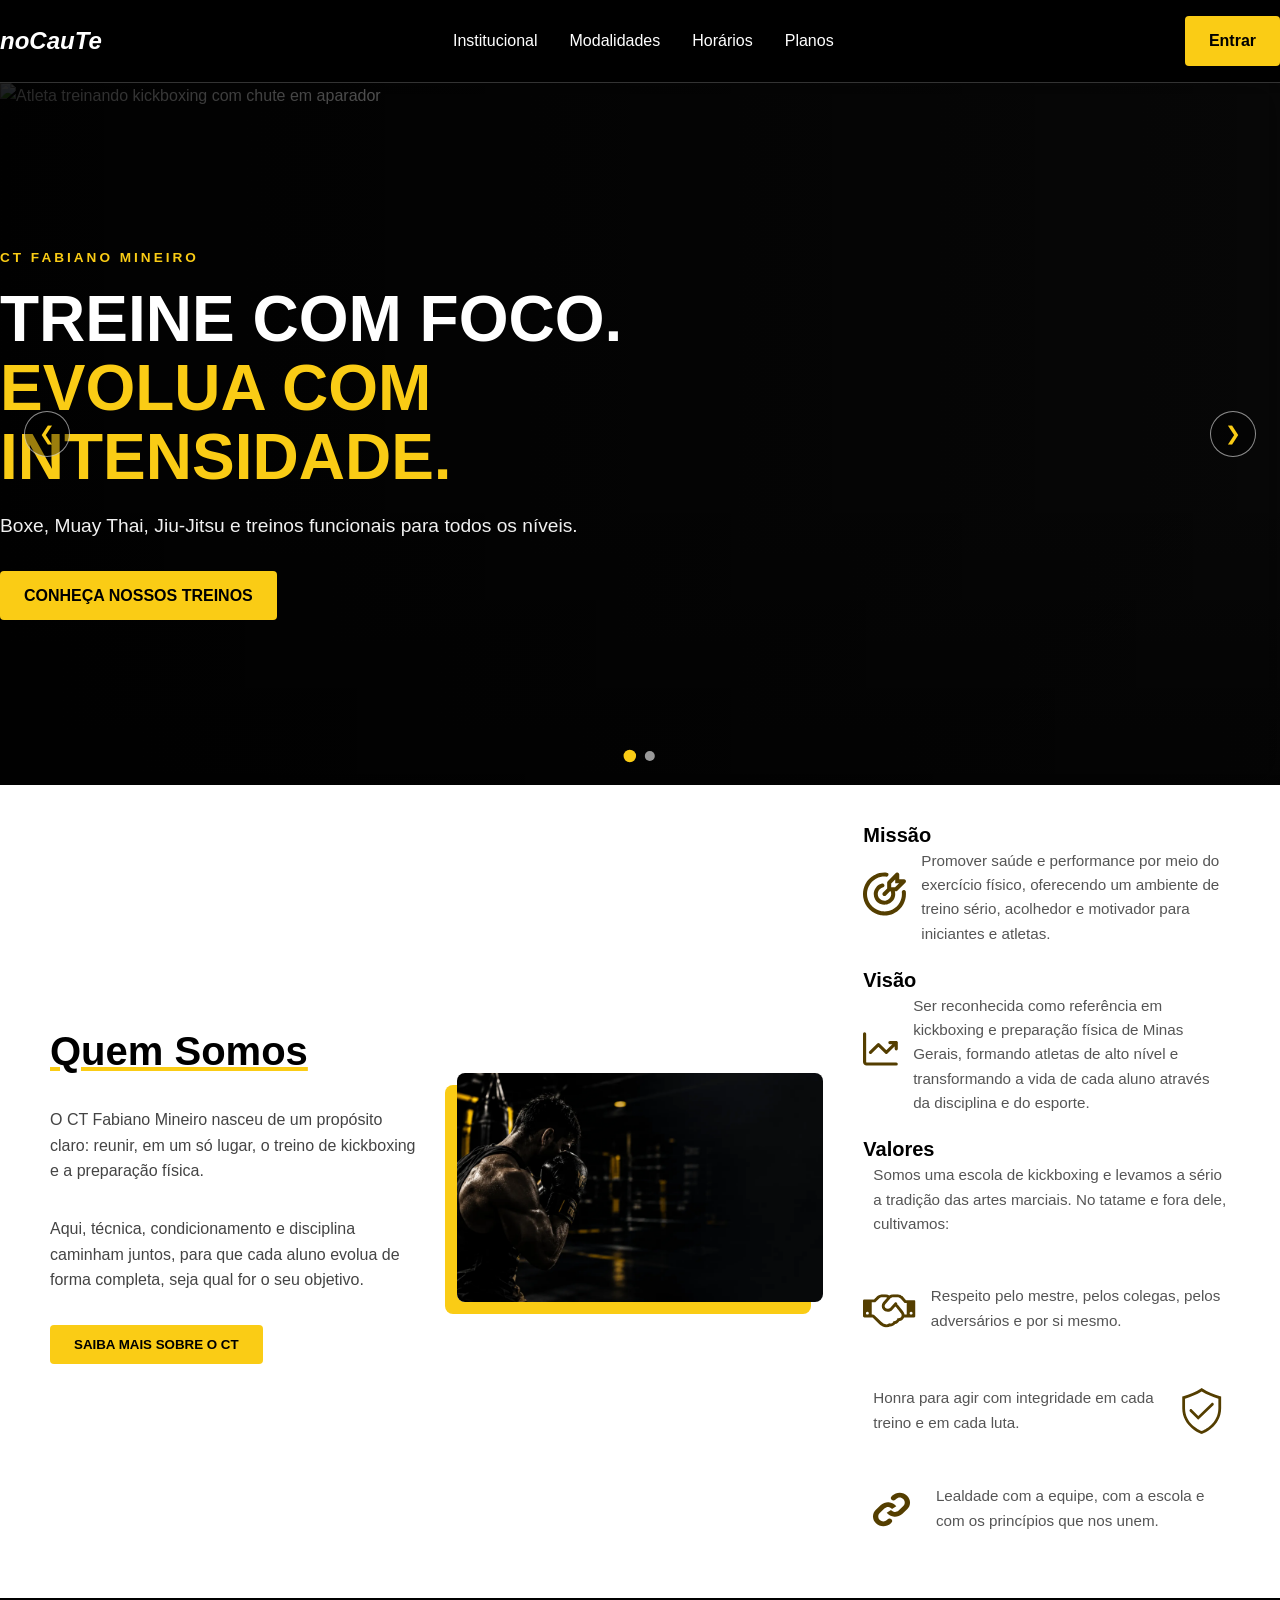
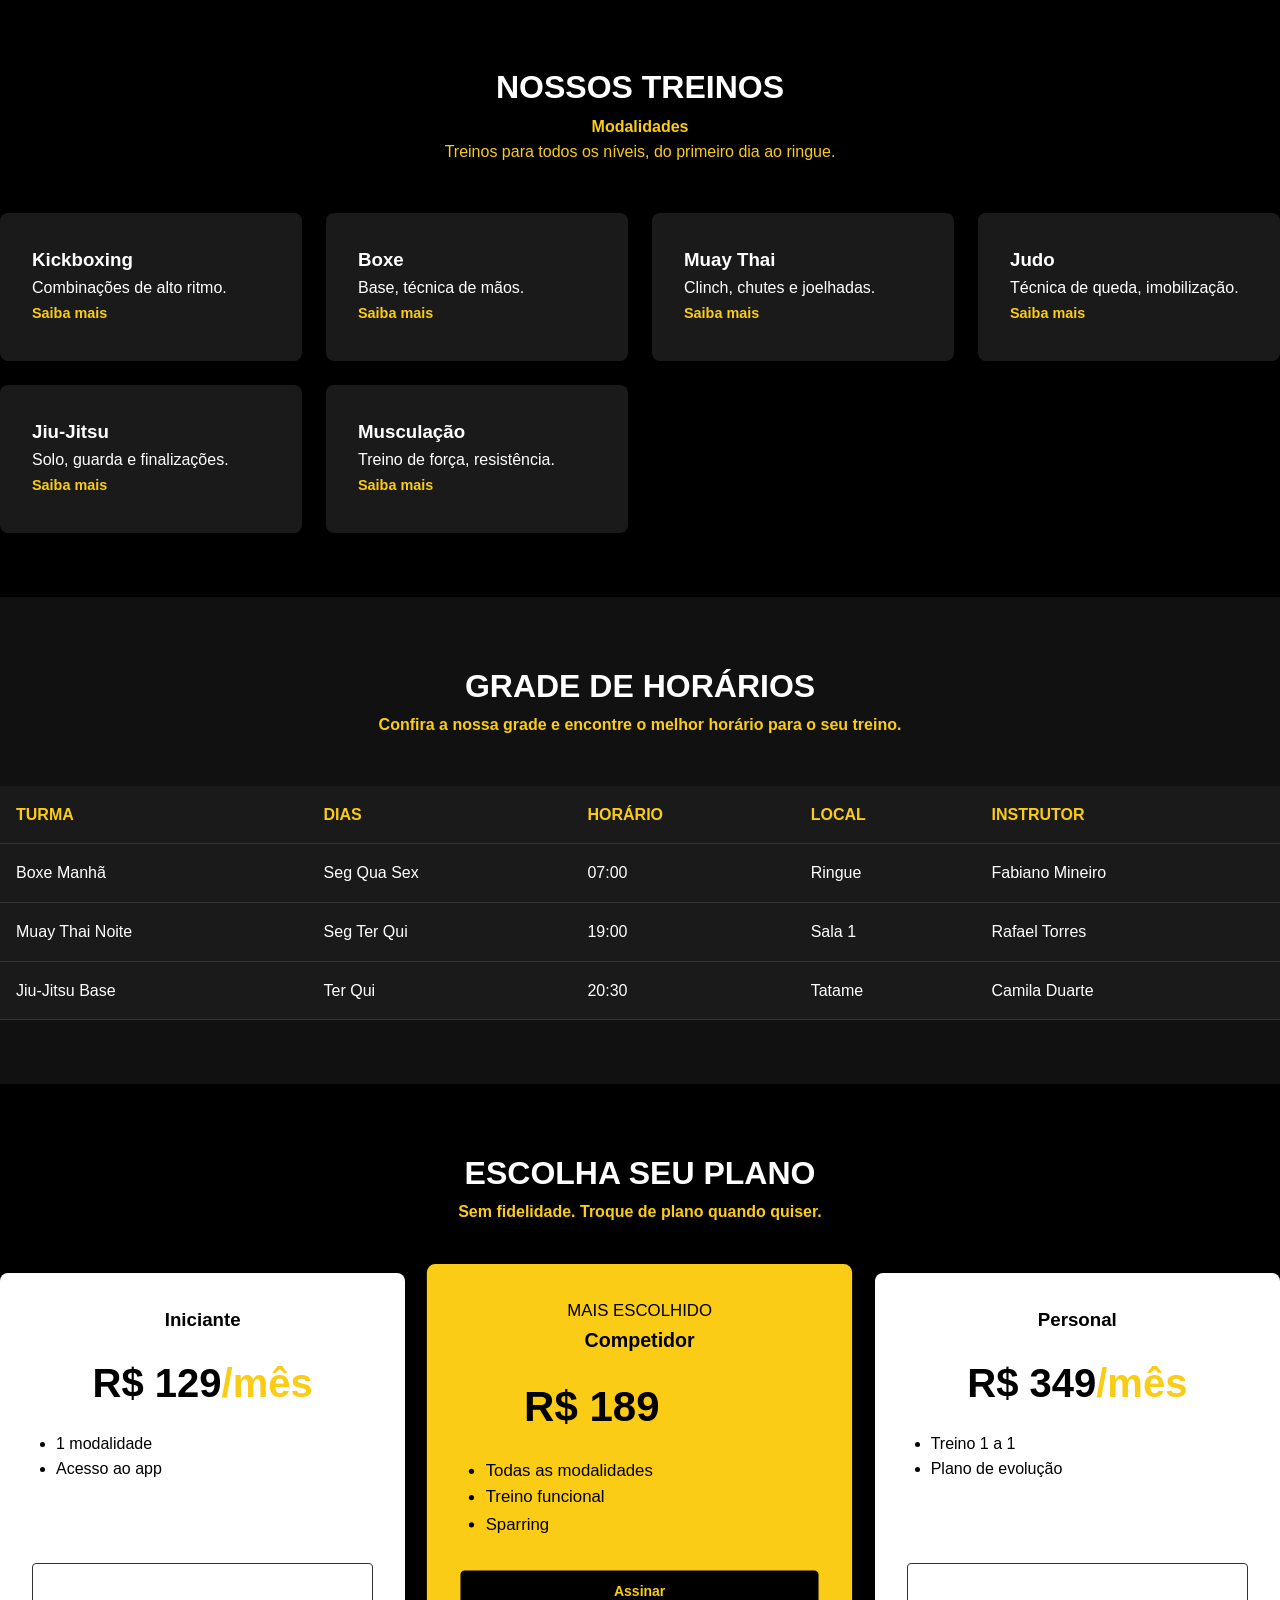
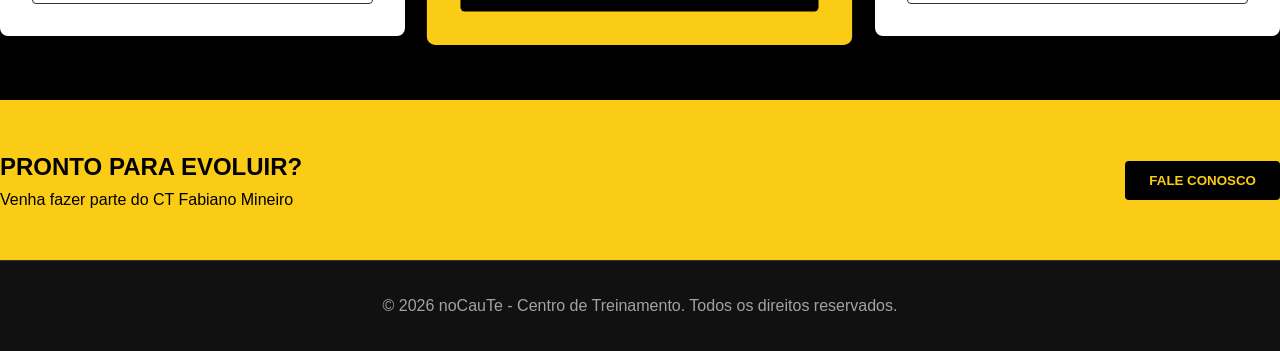
==== nocaute/index.html @ 667e9ca5 "Nocaute-v3" ====
<!DOCTYPE html>
<html lang="pt-BR">

<head>
    <meta charset="UTF-8">
    <meta name="viewport" content="width=device-width, initial-scale=1.0">
    <title>noCauTe - Centro de Treinamento</title>
    <link rel="stylesheet" href="css/style.css">
</head>

<body>
    <header class="header">
        <div class="container header-content">
            <a href="index.html" class="logo">noCauTe</a>
            <nav class="nav">
                <ul class="nav-list">
                    <li><a href="#institucional">Institucional</a></li>
                    <li><a href="#modalidades">Modalidades</a></li>
                    <li><a href="#horarios">Horários</a></li>
                    <li><a href="#planos">Planos</a></li>
                </ul>
            </nav>
            <a href="login.html" class="btn btn-primary">Entrar</a>
        </div>
    </header>

    <main>
        <!-- Hero com carrossel de imagens -->
<section class="hero" aria-label="Destaques do centro de treinamento">
    <div class="hero-carousel" id="heroCarousel">


        <!-- Imagem 1: Kickboxing -->
        <div class="hero-slide active" aria-hidden="false">
            <img
                src="img/kickboxing.png"
                alt="Atleta treinando kickboxing com chute em aparador"
                fetchpriority="high"
            >
        </div>


        <!-- Imagem 2: Boxe -->
        <div class="hero-slide" aria-hidden="true">
            <img
                src="img/boxe.png"
                alt="Atleta treinando boxe e golpeando um saco de pancadas"
                loading="lazy"
            >
        </div>


        <!-- Camada escura sobre as imagens -->
        <div class="hero-overlay"></div>


        <!-- Textos e botão sobre o carrossel -->
        <div class="container hero-content">
            <p class="hero-eyebrow">CT FABIANO MINEIRO</p>


            <h1>
                Treine com foco.<br>
                <span>Evolua com intensidade.</span>
            </h1>


            <p>
                Boxe, Muay Thai, Jiu-Jitsu e treinos funcionais para todos os níveis.
            </p>


            <a href="#modalidades" class="btn btn-primary">
                Conheça nossos treinos
            </a>
        </div>


        <!-- Botão para voltar à imagem anterior -->
        <button class="hero-control hero-prev" type="button"
                aria-label="Foto anterior">
            <span aria-hidden="true">&#10094;</span>
        </button>


        <!-- Botão para avançar à próxima imagem -->
        <button class="hero-control hero-next" type="button"
                aria-label="Próxima foto">
            <span aria-hidden="true">&#10095;</span>
        </button>


        <!-- Indicadores das imagens -->
        <div class="hero-dots" role="group"
             aria-label="Selecionar foto do carrossel">


            <button class="hero-dot active" type="button"
                    aria-label="Mostrar foto 1: Kickboxing"
                    aria-current="true"></button>


            <button class="hero-dot" type="button"
                    aria-label="Mostrar foto 2: Boxe"
                    aria-current="false"></button>
        </div>


    </div>
</section>

        <!-- Institucional (Corrigido para 3 colunas) -->
        <section id="institucional" class="section">
            <div class="container institucional-grid">

                <!-- 1. LADO ESQUERDO: Quem Somos -->
                <div class="institucional-text">
                    <h2 class="quem-somos">Quem Somos</h2>
                    <p>O CT Fabiano Mineiro nasceu de um propósito claro: reunir, em um só lugar, o treino de kickboxing
                        e a preparação física.</p>
                    <p> Aqui, técnica, condicionamento e disciplina caminham juntos, para que cada aluno evolua de forma
                        completa, seja qual for o seu objetivo.</p>
                    <button class="btn btn-saiba-mais">SAIBA MAIS SOBRE O CT</button>
                </div>

                <!-- 2. MEIO: Imagem -->
                <div class="institucional-img">
                    <img src="image.png" alt="CT Fabiano Mineiro">
                </div>

                <!-- 3. LADO DIREITO: Missão, Visão e Valores -->
                <div class="mvv">
                    <div class="mvv-item">
                        <h3>Missão</h3>
                        <svg width="140" height="90" viewBox="0 0 73 73" fill="none" xmlns="http://www.w3.org/2000/svg">
                            <path
                                d="M19.8835 4.00127C26.1705 0.786925 33.2548 -0.53485 40.2779 0.196146C41.1806 0.289925 42.0091 0.738458 42.5811 1.44307C43.153 2.14769 43.4217 3.05067 43.3279 3.95336C43.2341 4.85606 42.7856 5.68453 42.081 6.25653C41.3764 6.82852 40.4734 7.09717 39.5707 7.0034C33.8641 6.40987 28.1078 7.48442 22.9997 10.0968L21.9868 10.6351C16.9841 13.4427 12.9031 17.641 10.2384 22.7212L9.72739 23.7478C7.09168 29.2801 6.23451 35.493 7.27374 41.5323C8.31297 47.5716 11.1976 53.1407 15.5309 57.4738L16.3521 58.2676C20.5638 62.1664 25.8161 64.7593 31.4723 65.7319L32.6038 65.9007C38.2921 66.6542 44.077 65.7413 49.2569 63.2727L50.2789 62.7617C55.5328 60.0051 59.8392 55.7359 62.6412 50.506C65.4432 45.2762 66.6121 39.326 65.9967 33.4248L69.4003 33.0735L72.8039 32.7176C73.5605 39.98 72.1215 47.3024 68.6729 53.7384C65.2243 60.1744 59.9247 65.4282 53.459 68.8207L52.1997 69.4503C45.8249 72.4885 38.7056 73.6122 31.7049 72.6851L30.3088 72.4707C23.3511 71.2741 16.8897 68.0854 11.7075 63.291L10.6946 62.3146C5.36007 56.9823 1.80846 50.1283 0.528199 42.6951C-0.752058 35.2619 0.301922 27.6147 3.5452 20.805L4.17939 19.5457C7.46026 13.2932 12.4843 8.12654 18.6425 4.67196L19.8835 4.00127ZM55.7539 1.00371C56.2324 0.525757 56.8419 0.200339 57.5053 0.068554C58.1686 -0.063231 58.8562 0.00452831 59.4811 0.263274C60.106 0.52202 60.6402 0.960146 61.0162 1.52232C61.3923 2.08449 61.5933 2.74549 61.5939 3.42183V11.4062H69.5783L70.0893 11.4518C70.6715 11.5406 71.2209 11.7781 71.6845 12.1414C72.148 12.5048 72.5099 12.9816 72.7352 13.5257C72.9604 14.0699 73.0415 14.663 72.9704 15.2476C72.8993 15.8322 72.6786 16.3886 72.3294 16.863L71.9964 17.2508L58.3089 30.9383C57.6678 31.5802 56.798 31.9412 55.8908 31.942H54.157C54.7018 34.0308 54.8718 36.1996 54.6589 38.3478L54.4581 39.7393C53.8326 43.2104 52.2147 46.4258 49.8001 48.9966C47.3856 51.5675 44.2778 53.3836 40.8528 54.2253L39.4703 54.5081C36.2268 55.0426 32.8991 54.6911 29.8389 53.4907L28.5477 52.9295C25.5877 51.4958 23.0702 49.2888 21.2614 46.542L20.5314 45.3375C18.7071 42.0426 17.9469 38.2639 18.3551 34.5198L18.5649 33.1237C19.1743 29.893 20.645 26.8869 22.8218 24.423L23.7936 23.401C26.1532 21.1136 29.0867 19.5057 32.2844 18.7473L32.6311 18.6788C33.5042 18.5586 34.3899 18.7799 35.1039 19.2965C35.8178 19.8132 36.3049 20.5853 36.4637 21.4522C36.6225 22.319 36.4407 23.2137 35.9562 23.9499C35.4718 24.686 34.722 25.2069 33.863 25.404L33.0189 25.6366C31.3451 26.1736 29.8179 27.0902 28.5568 28.3148L27.95 28.949C26.5813 30.4911 25.6688 32.3755 25.2901 34.3875L25.1578 35.2635C24.9024 37.6037 25.3773 39.9656 26.5174 42.0251L26.9736 42.778C28.1046 44.493 29.6778 45.8707 31.527 46.7656L32.3346 47.1215C34.2478 47.8732 36.3287 48.0939 38.3571 47.7602L39.2194 47.5777C41.36 47.052 43.3025 45.9172 44.8118 44.3108C46.3211 42.7043 47.3325 40.6949 47.7239 38.5257L47.8471 37.6588C48.0447 35.7061 47.7351 33.7355 46.9483 31.9375H45.8989L38.9183 38.9181C38.605 39.2543 38.2272 39.5239 37.8075 39.711C37.3877 39.898 36.9346 39.9986 36.4751 40.0067C36.0157 40.0148 35.5593 39.9302 35.1332 39.7581C34.7071 39.586 34.3201 39.3299 33.9951 39.0049C33.6702 38.68 33.4141 38.293 33.242 37.8669C33.0699 37.4408 32.9853 36.9844 32.9934 36.5249C33.0015 36.0655 33.1021 35.6124 33.2891 35.1926C33.4762 34.7729 33.7458 34.3951 34.082 34.0818L41.0626 27.1012V17.1093C41.0626 16.2014 41.4231 15.33 42.0664 14.6912L55.7539 1.00371ZM69.0444 29.6699C69.4914 29.6231 69.9432 29.6649 70.3741 29.7927C70.8049 29.9206 71.2064 30.132 71.5555 30.4151C71.9046 30.6981 72.1945 31.0471 72.4088 31.4422C72.623 31.8372 72.7573 32.2707 72.8039 32.7176L65.9967 33.4248C65.9035 32.5229 66.1722 31.6208 66.7436 30.9167C67.3151 30.2127 68.1426 29.7642 69.0444 29.6699ZM47.9064 18.5283V25.0937H54.4764L61.3201 18.25H54.7501V11.68L47.9064 18.5283Z"
                                fill="#543E00" />
                        </svg>

                        <p>Promover saúde e performance por meio do exercício físico, oferecendo um ambiente de treino
                            sério, acolhedor e motivador para iniciantes e atletas.</p>
                    </div>

                    <div class="mvv-item">
                        <h3>Visão</h3>
                        <svg width="140" height="110" viewBox="0 0 77 74" fill="none" xmlns="http://www.w3.org/2000/svg">
                            <path
                                d="M3.5 3.5V65.8878C3.5 67.0289 3.96094 68.1233 4.78141 68.9302C5.60188 69.7371 6.71468 70.1904 7.875 70.1904H73.5M16.625 44.3747L34.125 27.1643L51.625 44.3747L73.5 22.8617M73.5 36.6602V22.8617H59.4694"
                                stroke-width="7" stroke-linecap="round" stroke-linejoin="round" stroke="#543E00" />
                        </svg>

                        <p>Ser reconhecida como referência em kickboxing e preparação física de Minas Gerais, formando
                            atletas de alto nível e transformando a vida de cada aluno através da disciplina e do
                            esporte.</p>
                    </div>

                    <div class="mvv-item">
                        <h3>Valores</h3>
                        <p>Somos uma escola de kickboxing e levamos a sério a tradição das artes marciais. No tatame e
                            fora dele, cultivamos:</p>
                    </div>
                    <div class="mvv-item">
                        <svg width="85" height="54" viewBox="0 0 85 54" fill="none" xmlns="http://www.w3.org/2000/svg">
                            <g clip-path="url(#clip0_2094_103)">
                                <path
                                    d="M7.08333 32.8696C8.06713 32.8696 8.75579 32.4783 9.14931 31.6957C9.54282 30.913 9.54282 30.1304 9.14931 29.3478C8.75579 28.5652 8.06713 28.1739 7.08333 28.1739C6.09954 28.1739 5.41088 28.5652 5.01736 29.3478C4.62384 30.1304 4.62384 30.913 5.01736 31.6957C5.41088 32.4783 6.09954 32.8696 7.08333 32.8696ZM61.4258 30.7418C61.1798 30.4239 60.7064 29.8125 60.0054 28.9076C59.3045 28.0027 58.7941 27.3424 58.4744 26.9266C58.1547 26.5109 57.6874 25.9117 57.0725 25.1291C56.4576 24.3465 55.935 23.6984 55.5046 23.1848C55.0741 22.6712 54.5761 22.0965 54.0104 21.4606C53.4447 20.8247 52.8913 20.2255 52.3503 19.663L47.7387 24.7989C45.6973 27.0978 43.1333 28.2228 40.0467 28.1739C36.96 28.125 34.4329 26.9266 32.4653 24.5788C31.0634 22.8913 30.3686 20.9592 30.3809 18.7826C30.3932 16.606 31.1126 14.6861 32.5391 13.0231L39.069 5.46603C38.5279 5.19701 37.9008 4.99524 37.1875 4.86073C36.4742 4.72622 35.8901 4.65285 35.4351 4.64062C34.9801 4.6284 34.2853 4.63451 33.3507 4.65897C32.4161 4.68342 31.8135 4.69565 31.543 4.69565C29.2802 4.69565 27.3372 5.50272 25.714 7.11685L19.885 12.913H14.1667V32.8696C14.2896 32.8696 14.5479 32.8634 14.9414 32.8512C15.3349 32.839 15.6055 32.839 15.753 32.8512C15.9006 32.8634 16.1404 32.8879 16.4724 32.9246C16.8045 32.9613 17.0566 33.0163 17.2287 33.0897C17.4009 33.163 17.6161 33.267 17.8743 33.4015C18.1326 33.536 18.3601 33.7011 18.5569 33.8967L29.5139 44.6087C32.3423 47.3234 35.1338 48.6807 37.8885 48.6807C39.8069 48.6807 41.344 48.106 42.5 46.9565C43.9019 47.4457 45.2854 47.3478 46.6504 46.663C48.0154 45.9783 48.907 44.9389 49.3251 43.5448C51.1451 43.6916 52.7069 43.1535 54.0104 41.9307C54.5023 41.4905 54.945 40.9341 55.3385 40.2615C55.7321 39.589 55.9042 38.9715 55.855 38.409C56.101 38.6535 56.6298 38.7758 57.4414 38.7758C58.499 38.7758 59.4459 38.519 60.2821 38.0054C61.1183 37.4918 61.7271 36.8438 62.1083 36.0611C62.4895 35.2785 62.6371 34.4042 62.551 33.4382C62.4649 32.4721 62.0898 31.5734 61.4258 30.7418ZM67.2917 32.8696H70.8333V14.087H67.4023L61.6102 7.4837C59.987 5.625 57.9087 4.69565 55.3754 4.69565H49.2144C47.0255 4.69565 45.23 5.51495 43.8281 7.15353L36.1176 16.0679C35.429 16.875 35.0846 17.7921 35.0846 18.8193C35.0846 19.8465 35.4167 20.7636 36.0807 21.5707C37.1383 22.8179 38.491 23.4538 40.1389 23.4783C41.7867 23.5027 43.1518 22.9035 44.2339 21.6807L51.3542 13.6834C51.969 13.1209 52.627 12.858 53.3279 12.8947C54.0289 12.9314 54.6068 13.2615 55.0619 13.8852C55.5169 14.5088 55.6214 15.1997 55.3754 15.9579C55.769 16.4226 56.4576 17.1929 57.4414 18.269C58.4252 19.3451 59.1631 20.1766 59.6549 20.7636C60.3682 21.644 61.3827 22.9341 62.6986 24.6338C64.0144 26.3336 64.8076 27.3668 65.0781 27.7337C66.3571 29.3478 67.0949 31.0598 67.2917 32.8696ZM77.9167 32.8696C78.9005 32.8696 79.5891 32.4783 79.9826 31.6957C80.3762 30.913 80.3762 30.1304 79.9826 29.3478C79.5891 28.5652 78.9005 28.1739 77.9167 28.1739C76.9329 28.1739 76.2442 28.5652 75.8507 29.3478C75.4572 30.1304 75.4572 30.913 75.8507 31.6957C76.2442 32.4783 76.9329 32.8696 77.9167 32.8696ZM85 11.7391V35.2174C85 35.8533 84.7663 36.4035 84.299 36.8682C83.8317 37.3329 83.2784 37.5652 82.6389 37.5652H66.6276C65.9635 39.1549 64.9552 40.4572 63.6024 41.4721C62.2497 42.4871 60.7125 43.1168 58.9909 43.3614C58.1793 44.5353 57.1893 45.5319 56.0211 46.3512C54.8528 47.1705 53.5923 47.7269 52.2396 48.0204C51.2066 49.3166 49.9215 50.3132 48.3843 51.0102C46.8472 51.7072 45.2669 52.0068 43.6437 51.909C42.168 52.7405 40.6185 53.2235 38.9952 53.358C37.372 53.4925 35.804 53.3213 34.2915 52.8444C32.7789 52.3675 31.3401 51.7133 29.975 50.8818C28.61 50.0503 27.3372 49.0598 26.1567 47.9103L15.5686 37.5652H2.36111C1.72164 37.5652 1.16826 37.3329 0.700955 36.8682C0.233652 36.4035 0 35.8533 0 35.2174V10.5652C0 9.92935 0.233652 9.37908 0.700955 8.9144C1.16826 8.44973 1.72164 8.21739 2.36111 8.21739H17.8928C18.2371 7.875 18.8151 7.28804 19.6267 6.45652C20.4384 5.625 21.0225 5.03804 21.3791 4.69565C21.7358 4.35326 22.2768 3.86413 23.0024 3.22826C23.7279 2.59239 24.349 2.13383 24.8655 1.85258C25.3819 1.57133 26.0091 1.25951 26.747 0.91712C27.4848 0.574728 28.2473 0.336277 29.0343 0.201766C29.8213 0.0672554 30.6576 0 31.543 0H35.8594C38.2943 0 40.5201 0.684783 42.5369 2.05435C44.5537 0.684783 46.7795 0 49.2144 0H55.3754C56.2363 0 57.0602 0.0733696 57.8472 0.220109C58.6343 0.366848 59.3291 0.544158 59.9316 0.752038C60.5342 0.959918 61.1675 1.28397 61.8316 1.72418C62.4957 2.1644 63.0429 2.54348 63.4733 2.86141C63.9037 3.17935 64.4325 3.66236 65.0597 4.31046C65.6869 4.95856 66.1665 5.47215 66.4985 5.85122C66.8305 6.2303 67.3347 6.81726 68.0111 7.61209C68.6874 8.40693 69.1978 9 69.5421 9.3913H82.6389C83.2784 9.3913 83.8317 9.62364 84.299 10.0883C84.7663 10.553 85 11.1033 85 11.7391Z"
                                    fill="#543E00" />
                            </g>
                            <defs>
                                <clipPath id="clip0_2094_103">
                                    <rect width="85" height="54" fill="white" />
                                </clipPath>
                            </defs>
                        </svg>
                        <p>Respeito pelo mestre, pelos colegas, pelos adversários e por si mesmo.</p>
                    </div>
                    
                    <div class="mvv-item">
                        <p>Honra para agir com integridade em cada treino e em cada luta.</p>
                        <svg width="84" height="50" viewBox="0 0 84 84" fill="none" xmlns="http://www.w3.org/2000/svg">
                            <g clip-path="url(#clip0_2094_105)">
                                <path
                                    d="M72.9168 17.2667C67.63 15.8535 62.4647 14.0199 57.4702 11.7833C52.5572 9.6521 47.8145 7.14813 43.2835 4.29333L42.0002 3.5L40.7402 4.31667C36.2092 7.17146 31.4665 9.67543 26.5535 11.8067C21.5507 14.0364 16.3776 15.8622 11.0835 17.2667L9.3335 17.71V37.17C9.3335 68.4133 40.9035 80.1033 41.2068 80.22L42.0002 80.5L42.7935 80.22C43.1202 80.22 74.6668 68.4367 74.6668 37.17V17.71L72.9168 17.2667ZM70.0002 37.17C70.0002 62.8367 46.6668 73.5933 42.0002 75.5067C37.3335 73.5933 14.0002 62.8133 14.0002 37.17V21.3267C18.9224 19.9119 23.7406 18.1577 28.4202 16.0767C33.1009 14.0552 37.6381 11.7164 42.0002 9.07667C46.3622 11.7164 50.8994 14.0552 55.5802 16.0767C60.2598 18.1577 65.078 19.9119 70.0002 21.3267V37.17Z"
                                    fill="#543E00" />
                                <path
                                    d="M25.3867 39.3634C24.9403 38.9811 24.3662 38.7814 23.7789 38.8041C23.1917 38.8267 22.6346 39.0702 22.2191 39.4857C21.8035 39.9013 21.5601 40.4583 21.5374 41.0456C21.5147 41.6328 21.7145 42.207 22.0967 42.6534L36.0967 56.6534L61.6 32.13C62.0456 31.6969 62.3008 31.1044 62.3096 30.483C62.3183 29.8617 62.0799 29.2623 61.6467 28.8167C61.2135 28.3712 60.6211 28.1159 59.9997 28.1072C59.3783 28.0984 58.7789 28.3369 58.3334 28.77L36.2367 50.2134L25.3867 39.3634Z"
                                    fill="#543E00" />
                            </g>
                            <defs>
                                <clipPath id="clip0_2094_105">
                                    <rect width="84" height="84" fill="white" />
                                </clipPath>
                            </defs>
                        </svg>

                    </div>
                    <div class="mvv-item">
                        <svg width="97" height="50" viewBox="0 0 97 97" fill="none" xmlns="http://www.w3.org/2000/svg">
                            <path
                                d="M42.5177 35.6C45.4465 35.804 48.2829 36.6018 50.8366 37.9331C53.3852 39.2596 55.5844 41.0779 57.2955 43.2579L48.92 48.6245C48.0723 47.5416 46.9772 46.6353 45.7086 45.9667C44.5024 45.3326 43.1529 44.9531 41.7612 44.8567C40.3694 44.7603 38.9715 44.9495 37.6723 45.4101C36.362 45.8786 35.1545 46.6161 34.1269 47.5855L25.1349 56.1573C23.3108 57.9709 22.2574 60.4431 22.2831 63.0499C22.3088 65.666 23.4135 68.1243 25.2839 69.9055C27.1439 71.682 29.6052 72.6421 32.1178 72.6607C33.3949 72.6638 34.6596 72.4346 35.8364 71.9867C37.0132 71.5388 38.078 70.8814 38.9672 70.0539L40.5498 68.5464C41.4927 67.6765 42.7765 67.176 44.1245 67.1529C45.4724 67.1297 46.7765 67.5857 47.7554 68.4225C48.7343 69.2593 49.3097 70.4099 49.3574 71.6262C49.4052 72.8424 48.9214 74.0269 48.0106 74.9242L46.392 76.4641L46.3303 76.5244C44.4723 78.2507 42.2468 79.62 39.7877 80.5502C37.3285 81.4804 34.6864 81.9523 32.0202 81.9374C29.3546 81.9053 26.7236 81.3885 24.2843 80.4178C21.845 79.4471 19.6474 78.0425 17.8231 76.2879C14.1104 72.7193 12.0306 68.015 12.0014 63.1195C11.9402 58.2253 13.9317 53.4913 17.5764 49.8676L17.6381 49.8073L26.6712 41.2031C28.6933 39.2673 31.1636 37.758 33.9059 36.7827C36.6416 35.8097 39.5855 35.4023 42.5177 35.6Z"
                                fill="#543E00" />
                            <path
                                d="M63.924 17.0003C66.5887 17.033 69.2187 17.5501 71.6571 18.5208C74.0955 19.4914 76.2922 20.8957 78.116 22.6498C81.8286 26.2184 83.9084 30.9227 83.9376 35.8182C84.0002 40.714 82.0085 45.4498 78.3626 49.0747L78.3009 49.135L69.2678 57.7346C67.2457 59.6704 64.7754 61.1797 62.0331 62.1549C59.2975 63.1268 56.3542 63.5286 53.4226 63.3302C50.491 63.1319 47.6469 62.3385 45.1024 61.0093C42.5501 59.6705 40.3472 57.8512 38.6436 55.6751L47.019 50.3131C47.8925 51.4264 49.0024 52.3262 50.2356 52.9709C51.4397 53.6076 52.7886 53.9886 54.18 54.0851C55.5715 54.1815 56.969 53.9908 58.2667 53.5275C59.577 53.0637 60.7845 52.3216 61.8121 51.3521L70.8093 42.785C72.6334 40.9714 73.6867 38.4992 73.6611 35.8924C73.6546 33.3446 72.5829 30.8929 70.6603 29.0276C69.7847 28.1777 68.7282 27.4961 67.5539 27.0235C66.3797 26.5509 65.1118 26.297 63.8264 26.277C62.5476 26.2745 61.2815 26.5049 60.1037 26.9544C58.9259 27.4039 57.8607 28.0633 56.9719 28.8931L55.3636 30.4145C54.4157 31.2745 53.1323 31.765 51.7884 31.7809C50.4446 31.7969 49.1474 31.3369 48.1748 30.4996C47.2023 29.6623 46.6318 28.5144 46.5858 27.3019C46.5397 26.0894 47.0217 24.909 47.9285 24.0135L49.5676 22.4643L49.619 22.4179C51.4754 20.6919 53.699 19.3224 56.1563 18.3914C58.6136 17.4604 61.2591 16.9873 63.924 17.0003Z"
                                fill="#543E00" />
                        </svg>

                        <p>Lealdade com a equipe, com a escola e com os princípios que nos unem.</p>
                    </div>
                </div>
            </div>

            </div>
        </section>

        <!-- Modalidades -->
        <section id="modalidades" class="section bg-dark">
            <div class="container">
                <div class="section-header">
                    <h2>NOSSOS TREINOS</h2>
                    <p>Modalidades</p>
                    <span>Treinos para todos os níveis, do primeiro dia ao ringue.</span>
                </div>
                <div class="cards-grid">
                    <div class="card">
                        <h3>Kickboxing</h3>
                        <p>Combinações de alto ritmo.</p><a href="#">Saiba mais</a>
                    </div>
                    <div class="card">
                        <h3>Boxe</h3>
                        <p>Base, técnica de mãos.</p><a href="#">Saiba mais</a>
                    </div>
                    <div class="card">
                        <h3>Muay Thai</h3>
                        <p>Clinch, chutes e joelhadas.</p><a href="#">Saiba mais</a>
                    </div>
                    <div class="card">
                        <h3>Judo</h3>
                        <p>Técnica de queda, imobilização.</p><a href="#">Saiba mais</a>
                    </div>
                    <div class="card">
                        <h3>Jiu-Jitsu</h3>
                        <p>Solo, guarda e finalizações.</p><a href="#">Saiba mais</a>
                    </div>
                    <div class="card">
                        <h3>Musculação</h3>
                        <p>Treino de força, resistência.</p><a href="#">Saiba mais</a>
                    </div>
                </div>
            </div>
        </section>

        <!-- Horários -->
        <section id="horarios" class="section container">
            <div class="section-header">
                <h2>GRADE DE HORÁRIOS</h2>
                <p>Confira a nossa grade e encontre o melhor horário para o seu treino.</p>
            </div>
            <div class="table-responsive">
                <table class="schedule-table">
                    <thead>
                        <tr>
                            <th>TURMA</th>
                            <th>DIAS</th>
                            <th>HORÁRIO</th>
                            <th>LOCAL</th>
                            <th>INSTRUTOR</th>
                        </tr>
                    </thead>
                    <tbody>
                        <tr>
                            <td>Boxe Manhã</td>
                            <td>Seg Qua Sex</td>
                            <td>07:00</td>
                            <td>Ringue</td>
                            <td>Fabiano Mineiro</td>
                        </tr>
                        <tr>
                            <td>Muay Thai Noite</td>
                            <td>Seg Ter Qui</td>
                            <td>19:00</td>
                            <td>Sala 1</td>
                            <td>Rafael Torres</td>
                        </tr>
                        <tr>
                            <td>Jiu-Jitsu Base</td>
                            <td>Ter Qui</td>
                            <td>20:30</td>
                            <td>Tatame</td>
                            <td>Camila Duarte</td>
                        </tr>
                    </tbody>
                </table>
            </div>
        </section>

        <!-- Planos -->
        <section id="planos" class="section bg-dark">
            <div class="container">
                <div class="section-header">
                    <h2>ESCOLHA SEU PLANO</h2>
                    <p>Sem fidelidade. Troque de plano quando quiser.</p>
                </div>
                <div class="plans-grid">
                    <div class="plan-card">
                        <h3>Iniciante</h3>
                        <div class="price">R$ 129<span>/mês</span></div>
                        <ul>
                            <li>1 modalidade</li>
                            <li>Acesso ao app</li>
                        </ul>
                        <button class="btn btn-outline">Assinar</button>
                    </div>
                    <div class="plan-card highlight">
                        <div class="badge">MAIS ESCOLHIDO</div>
                        <h3>Competidor</h3>
                        <div class="price">R$ 189<span>/mês</span></div>
                        <ul>
                            <li>Todas as modalidades</li>
                            <li>Treino funcional</li>
                            <li>Sparring</li>
                        </ul>
                        <button class="btn btn-black">Assinar</button>
                    </div>
                    <div class="plan-card">
                        <h3>Personal</h3>
                        <div class="price">R$ 349<span>/mês</span></div>
                        <ul>
                            <li>Treino 1 a 1</li>
                            <li>Plano de evolução</li>
                        </ul>
                        <button class="btn btn-outline">Assinar</button>
                    </div>
                </div>
            </div>
        </section>

        <!-- CTA -->
        <section class="cta-section">
            <div class="container cta-content">
                <div>
                    <h2>PRONTO PARA EVOLUIR?</h2>
                    <p>Venha fazer parte do CT Fabiano Mineiro</p>
                </div>
                <button class="btn btn-black">FALE CONOSCO</button>
            </div>
        </section>
    </main>

    <!-- Rodapé corrigido e fechado -->
    <footer class="footer">
        <div class="container">
            <p>&copy; 2026 noCauTe - Centro de Treinamento. Todos os direitos reservados.</p>
        </div>
    </footer>
</body>

</html>
---- nocaute/css/style.css ----
:root {
    --primary-color: #FACC15; /* Amarelo noCauTe */
    --bg-dark: #111111;
    --bg-darker: #000000;
    --bg-card: #1A1A1A;
    --text-light: #FFFFFF;
    --text-muted: #A3A3A3;
    --border-color: #333333;
    --font-family: 'Segoe UI', Roboto, Helvetica, Arial, sans-serif;
}

* { margin: 0; padding: 0; box-sizing: border-box; }

body {
    font-family: var(--font-family);
    background-color: var(--bg-dark);
    color: var(--text-light);
    line-height: 1.6;
}

a { text-decoration: none; color: inherit; }
ul { list-style: none; }

.container {
    width: 100%;
    margin: 0 auto;
}

/* Typography & Utils */
h1, h2, h3 { font-weight: 700; }
span { color: var(--primary-color); }
.bg-dark { background-color: var(--bg-darker); }
.section { padding: 4rem 0; }
.section-header { text-align: center; margin-bottom: 3rem; }
.section-header h2 { color: var(--text-light); font-size: 2rem; }
.section-header p { color: var(--primary-color); font-weight: bold; }

/* Buttons */
.btn {
    display: inline-block;
    padding: 0.75rem 1.5rem;
    border-radius: 4px;
    font-weight: 600;
    cursor: pointer;
    border: none;
    text-align: center;
    transition: opacity 0.3s ease;
}
.btn:hover { opacity: 0.9; }
.btn-primary { background-color: var(--primary-color); color: var(--bg-darker); }
.btn-outline { background-color: transparent; border: 1px solid var(--border-color); color: var(--text-light); }
.btn-black { background-color: var(--bg-darker); color: var(--primary-color); }
.btn-block { width: 100%; }

/* Header */
.header { background-color: var(--bg-darker); padding: 1rem 0; border-bottom: 1px solid var(--border-color); }
.header-content { display: flex; justify-content: space-between; align-items: center; }
.logo { font-size: 1.5rem; font-weight: bold; font-style: italic; }
.nav-list { display: flex; gap: 2rem; }
.nav-list a:hover { color: var(--primary-color); }

/* Hero */
/* Hero / Carrossel */
.hero {
    position: relative;
    min-height: 68vh;
    background: #080808;
    overflow: hidden;
}


.hero-carousel {
    position: relative;
    min-height: 68vh;
    height: min(760px, 78vh);
    isolation: isolate;
    background: #080808;
}


.hero-slide {
    position: absolute;
    inset: 0;
    display: grid;
    place-items: center;
    overflow: hidden;
    background: #080808;
    opacity: 0;
    visibility: hidden;
    transition: opacity 800ms ease, visibility 800ms ease;
}


.hero-slide.active {
    opacity: 1;
    visibility: visible;
    z-index: 0;
}


/* Mantém a foto inteira, sem cortes agressivos */
.hero-slide img {
    display: block;
    width: 100%;
    height: 100%;
    object-fit: contain;
    object-position: center;
}


/* Fundo desfocado para preencher as laterais */
.hero-slide::before {
    content: "";
    position: absolute;
    inset: -24px;
    background: var(--slide-background, #080808);
    filter: blur(24px);
    opacity: .45;
    z-index: -1;
}


/* Camada escura sobre a imagem */
.hero-overlay {
    position: absolute;
    inset: 0;
    z-index: 1;
    pointer-events: none;
    background:
        linear-gradient(
            90deg,
            rgba(0,0,0,.86) 0%,
            rgba(0,0,0,.62) 42%,
            rgba(0,0,0,.16) 100%
        ),
        linear-gradient(
            0deg,
            rgba(0,0,0,.45),
            transparent 45%
        );
}


/* Texto e botão sobre as imagens */
.hero-content {
    position: absolute;
    z-index: 2;
    inset: 0;
    display: flex;
    flex-direction: column;
    align-items: flex-start;
    justify-content: center;
    pointer-events: none;
}


.hero-content > * {
    pointer-events: auto;
}


.hero-eyebrow {
    color: var(--primary-color);
    font-weight: 800;
    letter-spacing: .22em;
    margin-bottom: 1rem;
    font-size: .85rem;
}


.hero h1 {
    max-width: 800px;
    font-size: clamp(2.4rem, 5vw, 4.5rem);
    line-height: 1.08;
    margin-bottom: 1.2rem;
    text-transform: uppercase;
}


.hero-content > p:not(.hero-eyebrow) {
    max-width: 600px;
    color: #f1f1f1;
    font-size: clamp(1rem, 1.5vw, 1.2rem);
    margin-bottom: 1.8rem;
}


.hero-content .btn {
    text-transform: uppercase;
}


/* Setas de navegação */
.hero-control {
    position: absolute;
    z-index: 3;
    top: 50%;
    transform: translateY(-50%);
    display: grid;
    place-items: center;
    width: 46px;
    height: 46px;
    border: 1px solid rgba(255,255,255,.55);
    border-radius: 50%;
    background: rgba(0,0,0,.38);
    color: #fff;
    font-size: 1.2rem;
    cursor: pointer;
    transition: background .2s ease, color .2s ease;
}


.hero-control:hover {
    background: var(--primary-color);
    color: #111;
}


.hero-prev {
    left: 1.5rem;
}


.hero-next {
    right: 1.5rem;
}


/* Indicadores na parte inferior */
.hero-dots {
    position: absolute;
    z-index: 3;
    bottom: 1.5rem;
    left: 50%;
    transform: translateX(-50%);
    display: flex;
    align-items: center;
    gap: .65rem;
}


.hero-dot {
    width: 10px;
    height: 10px;
    padding: 0;
    border: 0;
    border-radius: 50%;
    background: rgba(255,255,255,.6);
    cursor: pointer;
    transition: transform .2s ease, background .2s ease;
}


.hero-dot.active {
    background: var(--primary-color);
    transform: scale(1.25);
}


/* Destaque ao navegar pelo teclado */
.hero-control:focus-visible,
.hero-dot:focus-visible {
    outline: 3px solid #fff;
    outline-offset: 4px;
}


/* Respeita a preferência por movimento reduzido */
@media (prefers-reduced-motion: reduce) {
    .hero-slide,
    .hero-control,
    .hero-dot {
        transition: none;
    }
}
@media (max-width: 768px) {
    .nav {
        display: none;
    }


    .hero,
    .hero-carousel {
        min-height: 590px;
        height: 72vh;
    }


    .hero h1 {
        font-size: clamp(2.2rem, 8vw, 3rem);
    }


    .hero-overlay {
        background: linear-gradient(
            90deg,
            rgba(0,0,0,.82),
            rgba(0,0,0,.38)
        );
    }


    .hero-prev {
        left: .65rem;
    }


    .hero-next {
        right: .65rem;
    }


    .hero-control {
        width: 38px;
        height: 38px;
    }


    .hero-content {
        width: 82%;
    }
}

/* Grid e Cards */
.cards-grid { display: grid; grid-template-columns: repeat(auto-fit, minmax(250px, 1fr)); gap: 1.5rem; }
.card { background: var(--bg-card); padding: 2rem; border-radius: 8px; border-bottom: 3px solid transparent; transition: border-color 0.3s; }
.card:hover { border-bottom-color: var(--primary-color); }
.card a { color: var(--primary-color); font-size: 0.9rem; font-weight: bold; }

/*QUEM SOMOS*/
/*QUEM SOMOS*/
#institucional {
    background-color: #FFFFFF;
    color: #111111; /* Garante que o texto geral fique escuro no fundo branco */
}

/* Limita a largura máxima do conteúdo para não espalhar em telas ultra-wide */
#institucional .container {

    padding: 0 50px;
}

.institucional-grid {
    display: grid;
    grid-template-columns: repeat(3, 1fr); /* 3 colunas idênticas */
    gap: 40px;                             /* Espaço maior entre as colunas */
    align-items: center;                   /* Alinha tudo verticalmente ao centro */
}

.institucional-text h2 {
    font-size: 2.5rem;
    margin-bottom: 1.5rem;
    color: #000000;
    text-decoration: underline var(--primary-color);
}

.institucional-text p {
    margin-bottom: 2rem;
    color: #444444;
    
}

.institucional-img img {
    width: 100%;
    height: auto;
    object-fit: cover;
    border-radius: 8px;
    box-shadow: -12px 12px var(--primary-color); /* Sombra leve para destacar a imagem */
}

/* Estilização do bloco da direita (Missão, Visão, Valores) */

.mvv{
    padding-left: 0;
    margin: 0;
}

.mvv-item {
    margin-bottom: 3rem;
    display: flex;
    gap: 5px;
}

.mvv-item:last-child {
    margin-bottom: 0;
}

.mvv-item h3 {
    color: #000000;
    font-size: 1.25rem;
    margin-top: -30px;
    position: absolute;
}


.mvv-item p {
    color: #555555;
    font-size: 0.95rem;
    padding-left: 10px;
}

.btn-saiba-mais{
    background-color: #FACC15;
    color: #000000;
}

/* Table */
.table-responsive { overflow-x: auto; }
.schedule-table { width: 100%; border-collapse: collapse; background: var(--bg-card); }
.schedule-table th, .schedule-table td { padding: 1rem; text-align: left; border-bottom: 1px solid var(--border-color); }
.schedule-table th { color: var(--primary-color); }

/* Planos */
.plans-grid { display: grid; grid-template-columns: repeat(auto-fit, minmax(300px, 1fr)); gap: 2rem; }
.plan-card { background: var(--text-light); color: var(--bg-darker); padding: 2rem; border-radius: 8px; text-align: center; display: flex; flex-direction: column; }
.plan-card.highlight { background: var(--primary-color); position: relative; transform: scale(1.05); }
.plan-card .price { font-size: 2.5rem; font-weight: bold; margin: 1rem 0; }
.plan-card ul { margin-bottom: 2rem; flex-grow: 1; text-align: left; padding-left: 1.5rem; list-style-type: disc;}

/* CTA & Footer */
.cta-section { background-color: var(--primary-color); color: var(--bg-darker); padding: 3rem 0; }
.cta-content { display: flex; justify-content: space-between; align-items: center; }
.footer { text-align: center; padding: 2rem 0; border-top: 1px solid var(--border-color); color: var(--text-muted); }

/* --- PÁGINA DE LOGIN --- */
.login-body { display: flex; justify-content: center; align-items: center; min-height: 100vh; background-color: var(--bg-darker); }
.login-container { background-color: #FAFAFA; color: var(--bg-darker); padding: 3rem; border-radius: 8px; width: 100%; max-width: 400px; text-align: center; }
.login-header h2 { font-style: italic; font-size: 2rem; margin-bottom: 0.2rem; }
.login-header p { font-size: 0.8rem; color: #666; margin-bottom: 2rem; letter-spacing: 1px; }
.login-tabs { display: flex; margin-bottom: 2rem; border-radius: 4px; overflow: hidden; }
.tab-btn { flex: 1; padding: 0.75rem; border: none; cursor: pointer; background: #E5E5E5; color: #666; font-weight: bold; }
.tab-btn.active { background: var(--primary-color); color: var(--bg-darker); }
.form-group { margin-bottom: 1.5rem; text-align: left; }
.form-group label { display: block; margin-bottom: 0.5rem; font-weight: 600; font-size: 0.9rem; }
.form-group input { width: 100%; padding: 0.75rem; border: 1px solid #CCC; border-radius: 4px; outline: none; }
.form-group input:focus { border-color: var(--primary-color); }
.help-text { font-size: 0.8rem; color: #888; margin-top: 1rem; }
.back-link { display: inline-block; margin-top: 2rem; color: #666; font-size: 0.9rem; }

/* Responsivo */
@media (max-width: 768px) {
    .nav { display: none; /* Em produção, implementar menu hamburguer */ }
    .hero h1 { font-size: 2.5rem; }
    .institucional-grid { grid-template-columns: 1fr; }
    .cta-content { flex-direction: column; text-align: center; gap: 1.5rem; }
    .plan-card.highlight { transform: scale(1); }
}
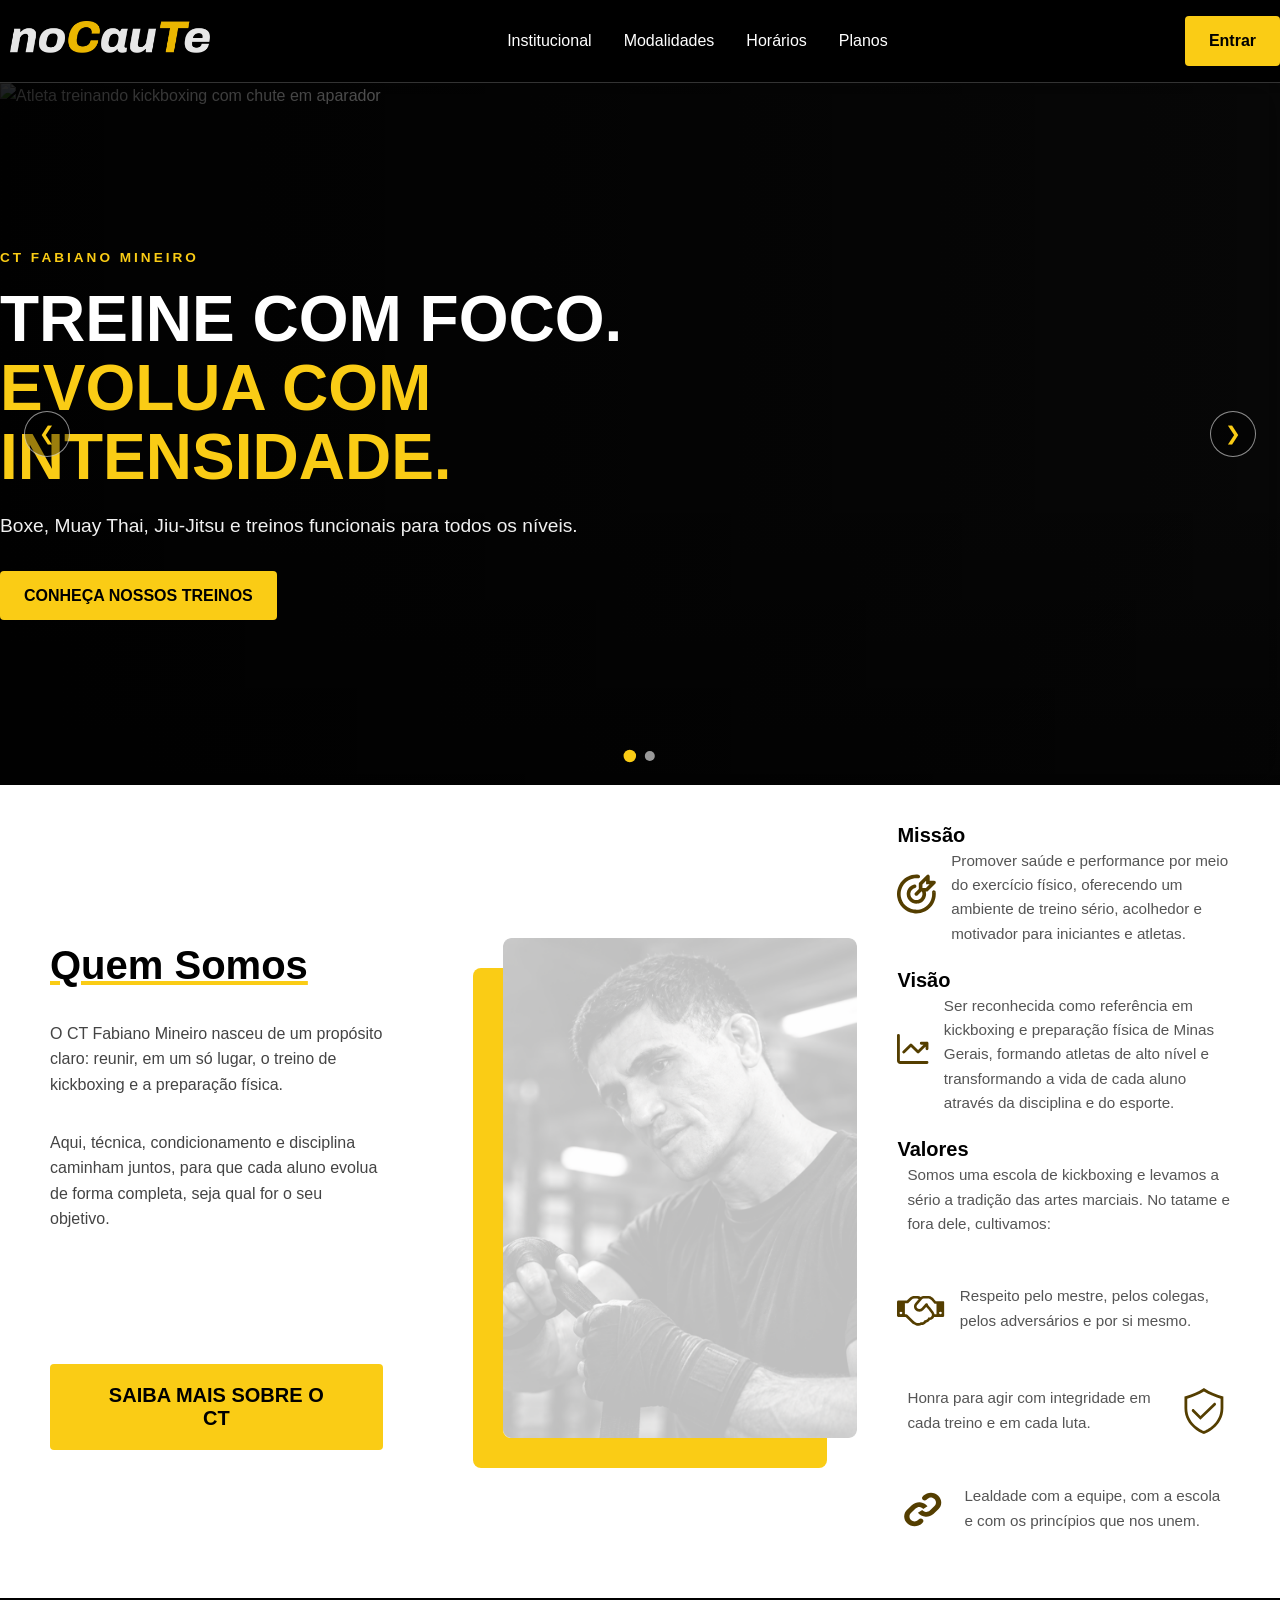
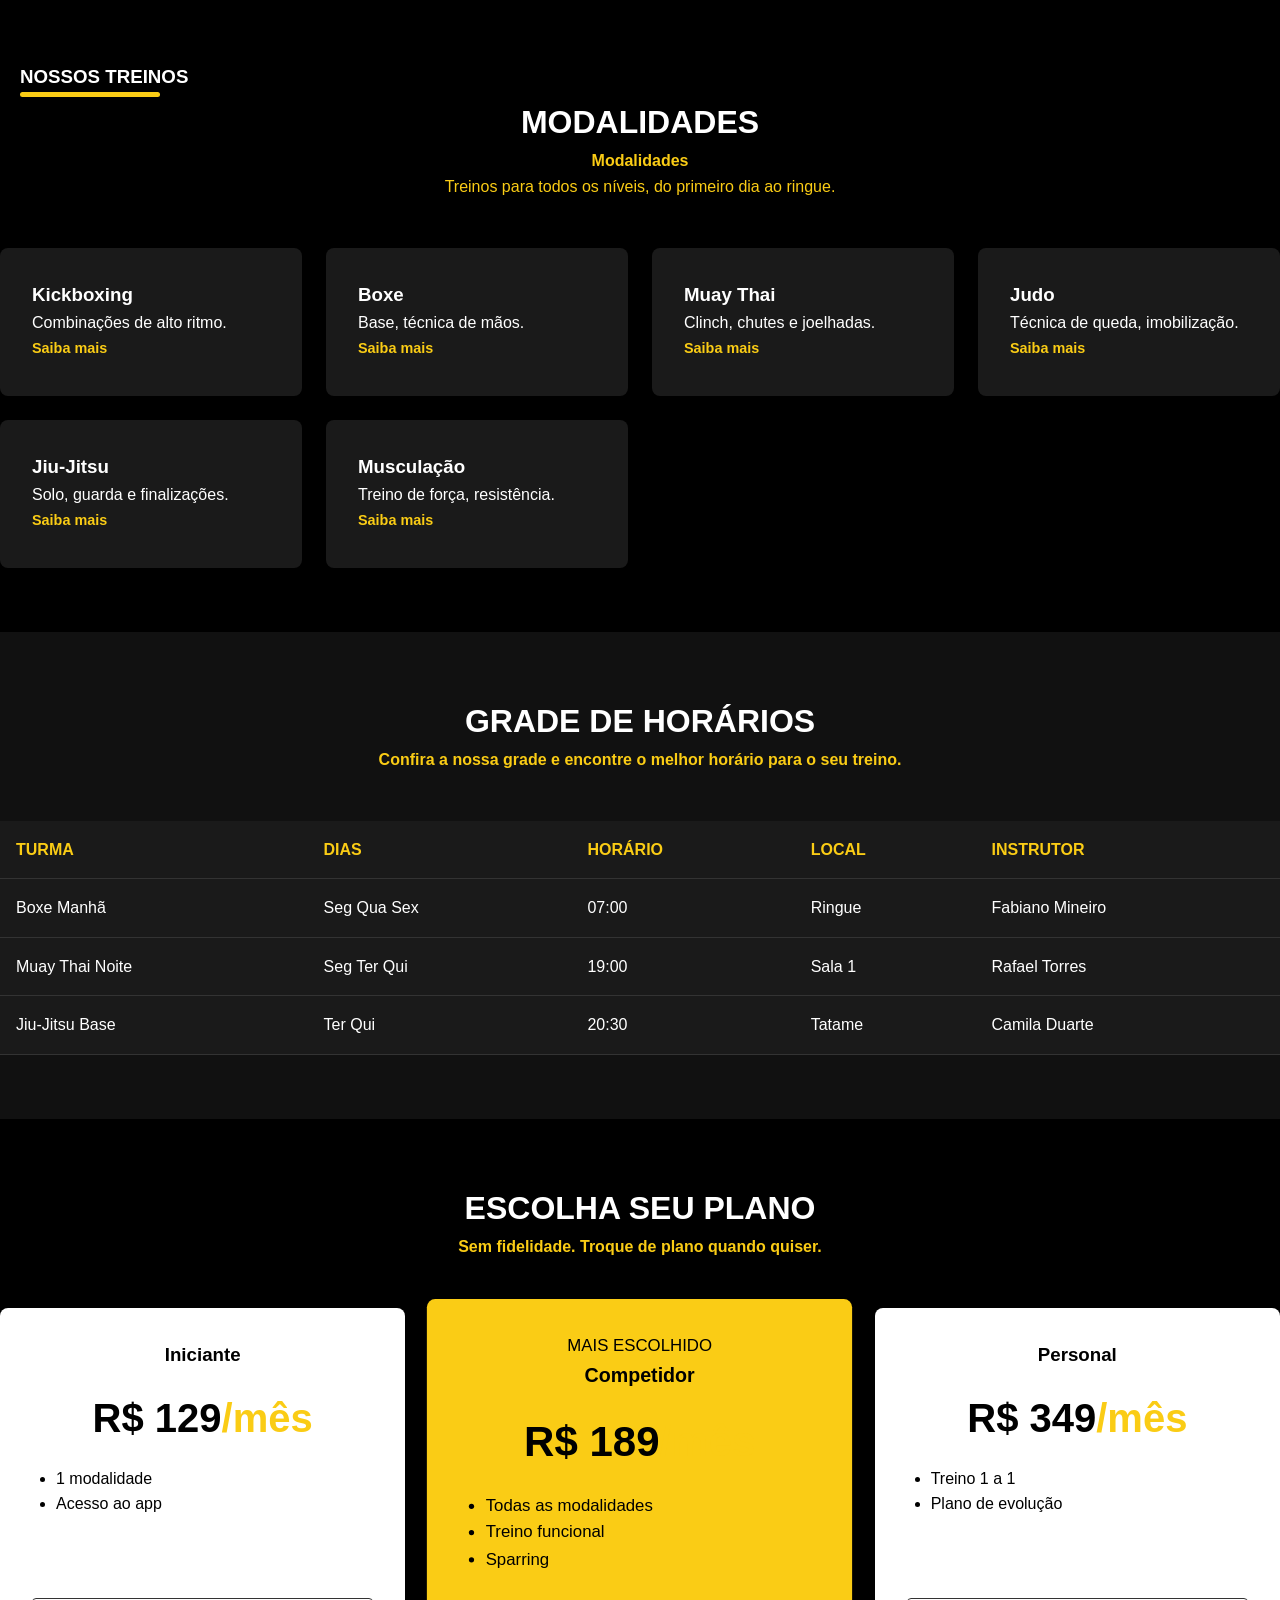
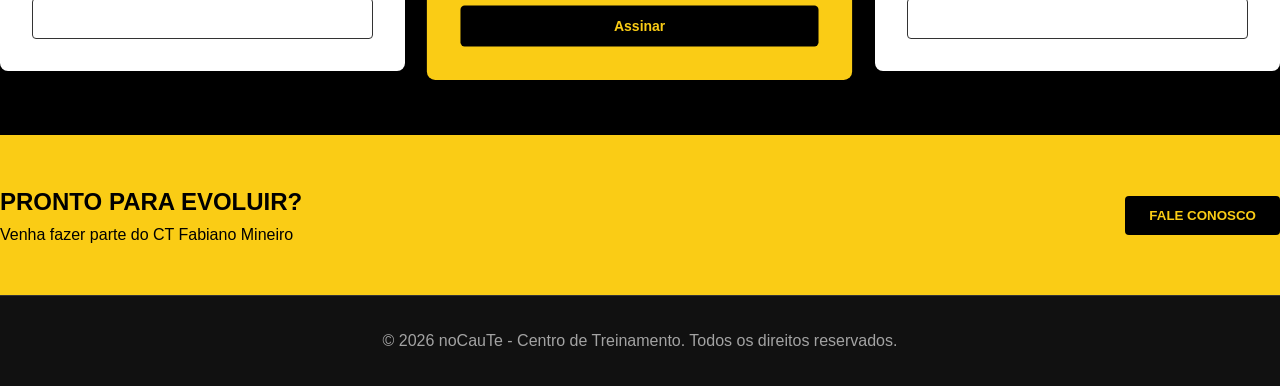
==== commit a309f738: "Alterações-modalidades" ====
--- a/nocaute/index.html
+++ b/nocaute/index.html
@@ -11,7 +11,7 @@
 <body>
     <header class="header">
         <div class="container header-content">
-            <a href="index.html" class="logo">noCauTe</a>
+            <a href="index.html"><img src="img/logo-nocaute.png" alt="Logo da noCauTe" class="logo"></a>
             <nav class="nav">
                 <ul class="nav-list">
                     <li><a href="#institucional">Institucional</a></li>
@@ -125,7 +125,7 @@
 
                 <!-- 2. MEIO: Imagem -->
                 <div class="institucional-img">
-                    <img src="image.png" alt="CT Fabiano Mineiro">
+                    <img src="img/img-fabiano-mvv.png" alt="CT Fabiano Mineiro">
                 </div>
 
                 <!-- 3. LADO DIREITO: Missão, Visão e Valores -->
@@ -217,7 +217,9 @@
         <section id="modalidades" class="section bg-dark">
             <div class="container">
                 <div class="section-header">
-                    <h2>NOSSOS TREINOS</h2>
+                    <h3 class="subtitulo-modalidades">NOSSOS TREINOS</h3>
+                    <hr>
+                    <h2>MODALIDADES</h2>
                     <p>Modalidades</p>
                     <span>Treinos para todos os níveis, do primeiro dia ao ringue.</span>
                 </div>
--- a/nocaute/css/style.css
+++ b/nocaute/css/style.css
@@ -24,6 +24,11 @@
 .container {
     width: 100%;
     margin: 0 auto;
+}
+
+.logo{
+    width: 200px;
+    margin-left: 10px
 }
 
 /* Typography & Utils */
@@ -361,11 +366,11 @@
 }
 
 .institucional-img img {
-    width: 100%;
-    height: auto;
+    height: 500px;
     object-fit: cover;
     border-radius: 8px;
-    box-shadow: -12px 12px var(--primary-color); /* Sombra leve para destacar a imagem */
+    box-shadow: -30px 30px var(--primary-color); /* Sombra leve para destacar a imagem */
+    margin-left: 80px;
 }
 
 /* Estilização do bloco da direita (Missão, Visão, Valores) */
@@ -402,6 +407,26 @@
 .btn-saiba-mais{
     background-color: #FACC15;
     color: #000000;
+    padding: 20px 50px;
+    font-size: 20px;
+    margin-top: 100px;
+}
+
+/*Modalidades*/
+.subtitulo-modalidades{
+    text-align: justify;
+    margin-left: 20px;
+}
+
+hr{
+    width: 140px;
+    margin-left: 20px;
+    height: 5px;
+    border-radius: 10px;
+    border: 0;
+    color: var(--primary-color);
+    background-color: var(--primary-color);
+
 }
 
 /* Table */
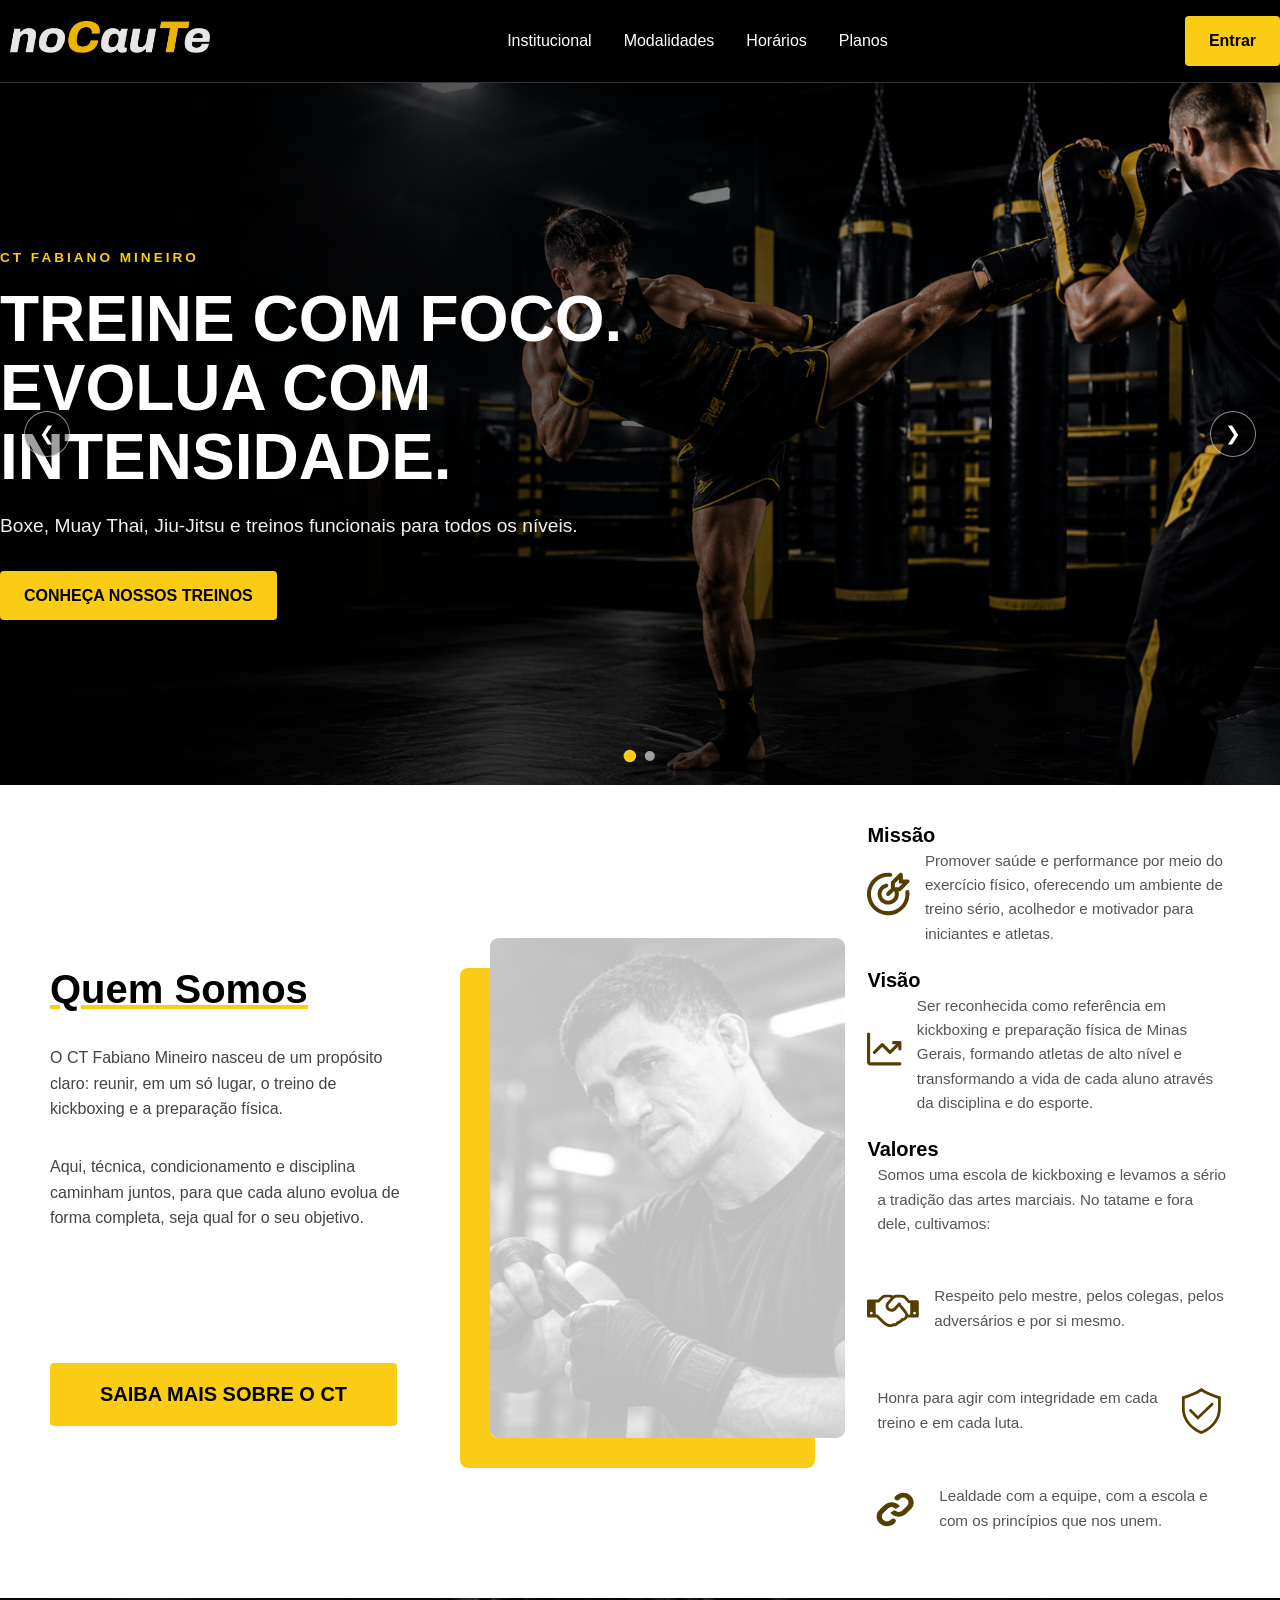
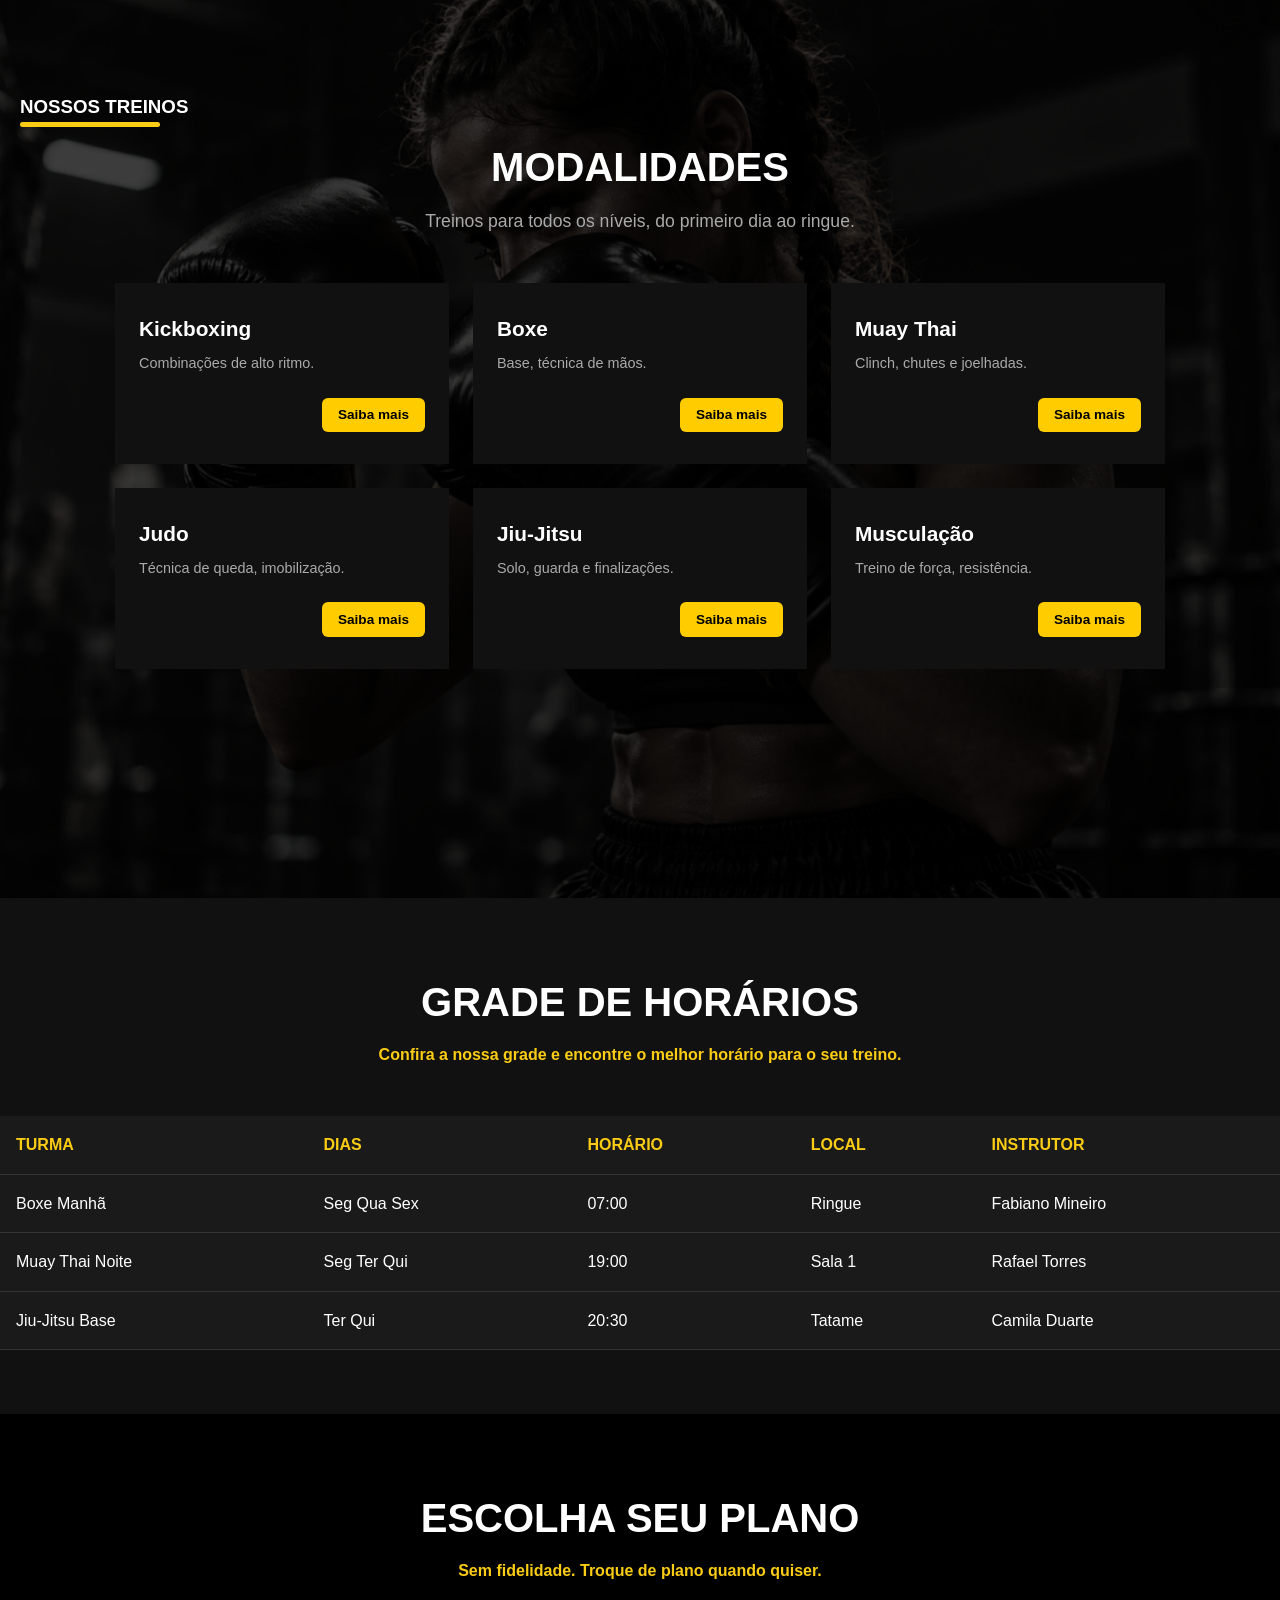
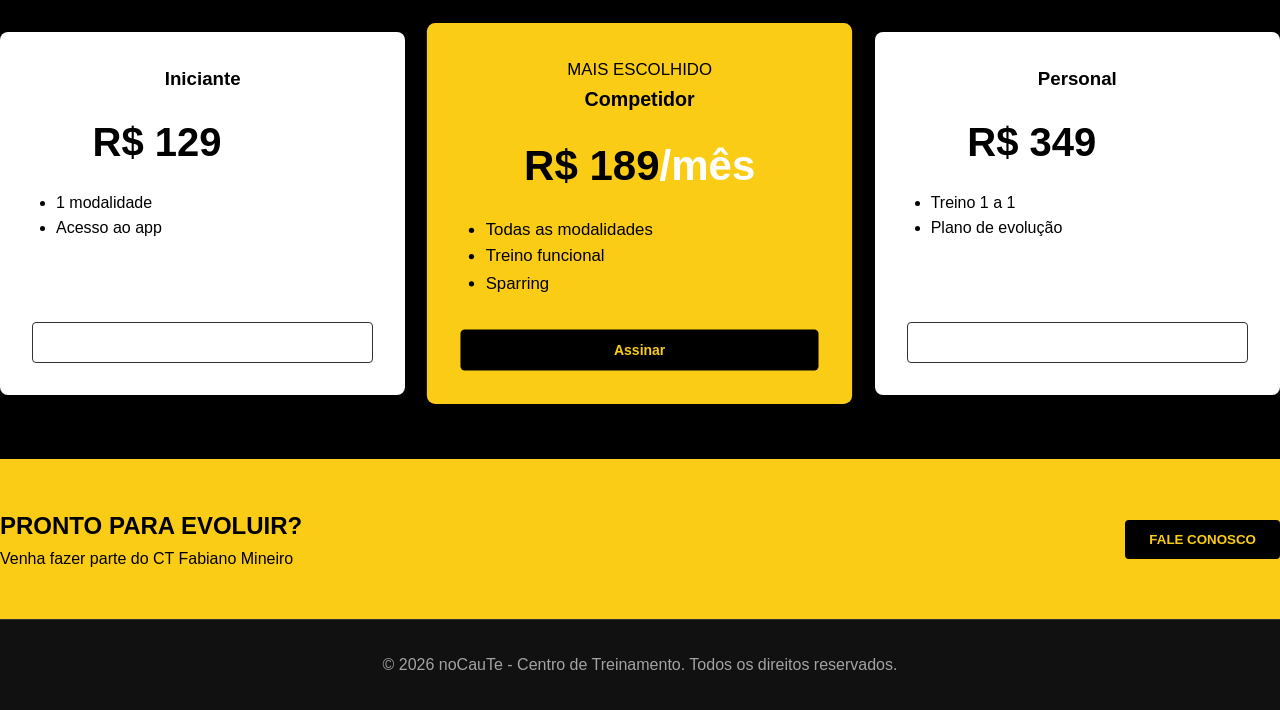
==== commit 825670b1: "style: alterações na seção de modalidades - Adriel" ====
--- a/nocaute/index.html
+++ b/nocaute/index.html
@@ -6,6 +6,7 @@
     <meta name="viewport" content="width=device-width, initial-scale=1.0">
     <title>noCauTe - Centro de Treinamento</title>
     <link rel="stylesheet" href="css/style.css">
+    <link rel="shortcut icon" href="img/favicon.ico" type="image/x-icon" >
 </head>
 
 <body>
@@ -214,13 +215,13 @@
         </section>
 
         <!-- Modalidades -->
-        <section id="modalidades" class="section bg-dark">
+        <section id="modalidades" class="section bg-dark modalidade">
+            <img src="img/fundo-modalidades.png" alt="" class="img-modalidades">
             <div class="container">
                 <div class="section-header">
                     <h3 class="subtitulo-modalidades">NOSSOS TREINOS</h3>
                     <hr>
                     <h2>MODALIDADES</h2>
-                    <p>Modalidades</p>
                     <span>Treinos para todos os níveis, do primeiro dia ao ringue.</span>
                 </div>
                 <div class="cards-grid">
--- a/nocaute/css/style.css
+++ b/nocaute/css/style.css
@@ -31,9 +31,9 @@
     margin-left: 10px
 }
 
-/* Typography & Utils */
+/* Tipografia e Utilitários */
 h1, h2, h3 { font-weight: 700; }
-span { color: var(--primary-color); }
+span { color: var(--text-light); }
 .bg-dark { background-color: var(--bg-darker); }
 .section { padding: 4rem 0; }
 .section-header { text-align: center; margin-bottom: 3rem; }
@@ -326,13 +326,9 @@
     }
 }
 
-/* Grid e Cards */
-.cards-grid { display: grid; grid-template-columns: repeat(auto-fit, minmax(250px, 1fr)); gap: 1.5rem; }
-.card { background: var(--bg-card); padding: 2rem; border-radius: 8px; border-bottom: 3px solid transparent; transition: border-color 0.3s; }
-.card:hover { border-bottom-color: var(--primary-color); }
-.card a { color: var(--primary-color); font-size: 0.9rem; font-weight: bold; }
-
-/*QUEM SOMOS*/
+
+
+
 /*QUEM SOMOS*/
 #institucional {
     background-color: #FFFFFF;
@@ -341,7 +337,6 @@
 
 /* Limita a largura máxima do conteúdo para não espalhar em telas ultra-wide */
 #institucional .container {
-
     padding: 0 50px;
 }
 
@@ -370,11 +365,10 @@
     object-fit: cover;
     border-radius: 8px;
     box-shadow: -30px 30px var(--primary-color); /* Sombra leve para destacar a imagem */
-    margin-left: 80px;
+    margin-left: max(20px, 10%);
 }
 
 /* Estilização do bloco da direita (Missão, Visão, Valores) */
-
 .mvv{
     padding-left: 0;
     margin: 0;
@@ -412,10 +406,55 @@
     margin-top: 100px;
 }
 
-/*Modalidades*/
+
+/*MODALIDADES*/
+/* 1. CONFIGURAÇÃO DA SEÇÃO E DA IMAGEM DE FUNDO */
+#modalidades {
+    position: relative; /* Cria uma referência de espaço */
+    width: 100%;
+    min-height: 100vh;
+    padding: 4rem 0;
+    overflow: hidden;
+}
+
+.img-modalidades {
+    position: absolute; /* Tira a imagem do fluxo e joga ela pro fundo */
+    top: 0;
+    left: 0;
+    width: 100%;
+    height: 100%;
+    object-fit: cover;   /* Faz a imagem cobrir a tela inteira sem distorcer */
+    z-index: 1;         /* Joga a imagem na camada de trás */
+}
+
+/* Garante que o conteúdo textual e os cards fiquem na camada da frente */
+#modalidades .container {
+    position: relative;
+    z-index: 2;        /* Camada maior que a da imagem para ficar por cima */
+}
+
+/* 2. ALINHAMENTO DO CABEÇALHO (IGUAL À IMAGEM) */
+.section-header {
+    text-align: center;
+    color: #ffffff;
+    margin-bottom: 3rem;
+}
+
+.section-header h2 {
+    font-size: 2.5rem;
+    font-weight: 800;
+    margin: 0.5rem 0;
+}
+
+.section-header span {
+    color: #aaaaaa;
+    font-size: 1.1rem;
+}
+
 .subtitulo-modalidades{
     text-align: justify;
     margin-left: 20px;
+    padding-top: 30px;
 }
 
 hr{
@@ -428,6 +467,71 @@
     background-color: var(--primary-color);
 
 }
+
+/* Grid e Cards - Modalidades */
+/* 3. CONFIGURAÇÃO DO GRID (MÁXIMO 3 POR LINHA) */
+.cards-grid { 
+    display: grid; 
+    grid-template-columns: repeat(auto-fit, minmax(280px, 1fr)); 
+    gap: 1.5rem;
+    max-width: 1050px; /* Largura ideal para travar em 3 colunas no PC */
+    margin: 0 auto;
+}
+
+/* 4. CONFIGURAÇÃO DOS CARDS (CHEGA DE TRANSPARÊNCIA!) */
+.card { 
+    background-color: #111111; /* Fundo cinza escuro sólido */
+    padding: 1.8rem 1.5rem; 
+    border-bottom: 3px solid transparent; 
+    transition: all 0.3s ease;
+    
+    /* Layout flex interno para empurrar o botão para o rodapé */
+    display: flex;
+    flex-direction: column;
+    justify-content: space-between; 
+    min-height: 160px; 
+}
+
+.card:hover { 
+    border-bottom-color: #ffcc00; /* Borda amarela no hover */
+    transform: translateY(-2px); /* Leve efeito de subida ao passar o mouse */
+}
+
+.card h3 {
+    color: #ffffff;
+    font-size: 1.3rem;
+    margin: 0 0 0.5rem 0;
+}
+
+.card p {
+    color: #aaaaaa;
+    font-size: 0.9rem;
+    line-height: 1.4;
+    margin: 0 0 1.5rem 0;
+}
+
+/* 5. BOTÃO SAIBA MAIS AMARELO */
+.card a { 
+    background-color: #ffcc00; /* Fundo amarelo sólido */
+    color: #000000;            /* Texto preto obrigatório */
+    
+    display: inline-block;
+    padding: 0.4rem 1rem;      
+    border-radius: 6px;          
+    font-size: 0.85rem; 
+    font-weight: bold; 
+    text-decoration: none;       
+    
+    /* Joga o botão lá no canto inferior direito */
+    align-self: flex-end; 
+    margin-top: auto; 
+    transition: background 0.2s;
+}
+
+.card a:hover {
+    background-color: #e6b800; /* Amarelo levemente mais escuro no hover */
+}
+
 
 /* Table */
 .table-responsive { overflow-x: auto; }
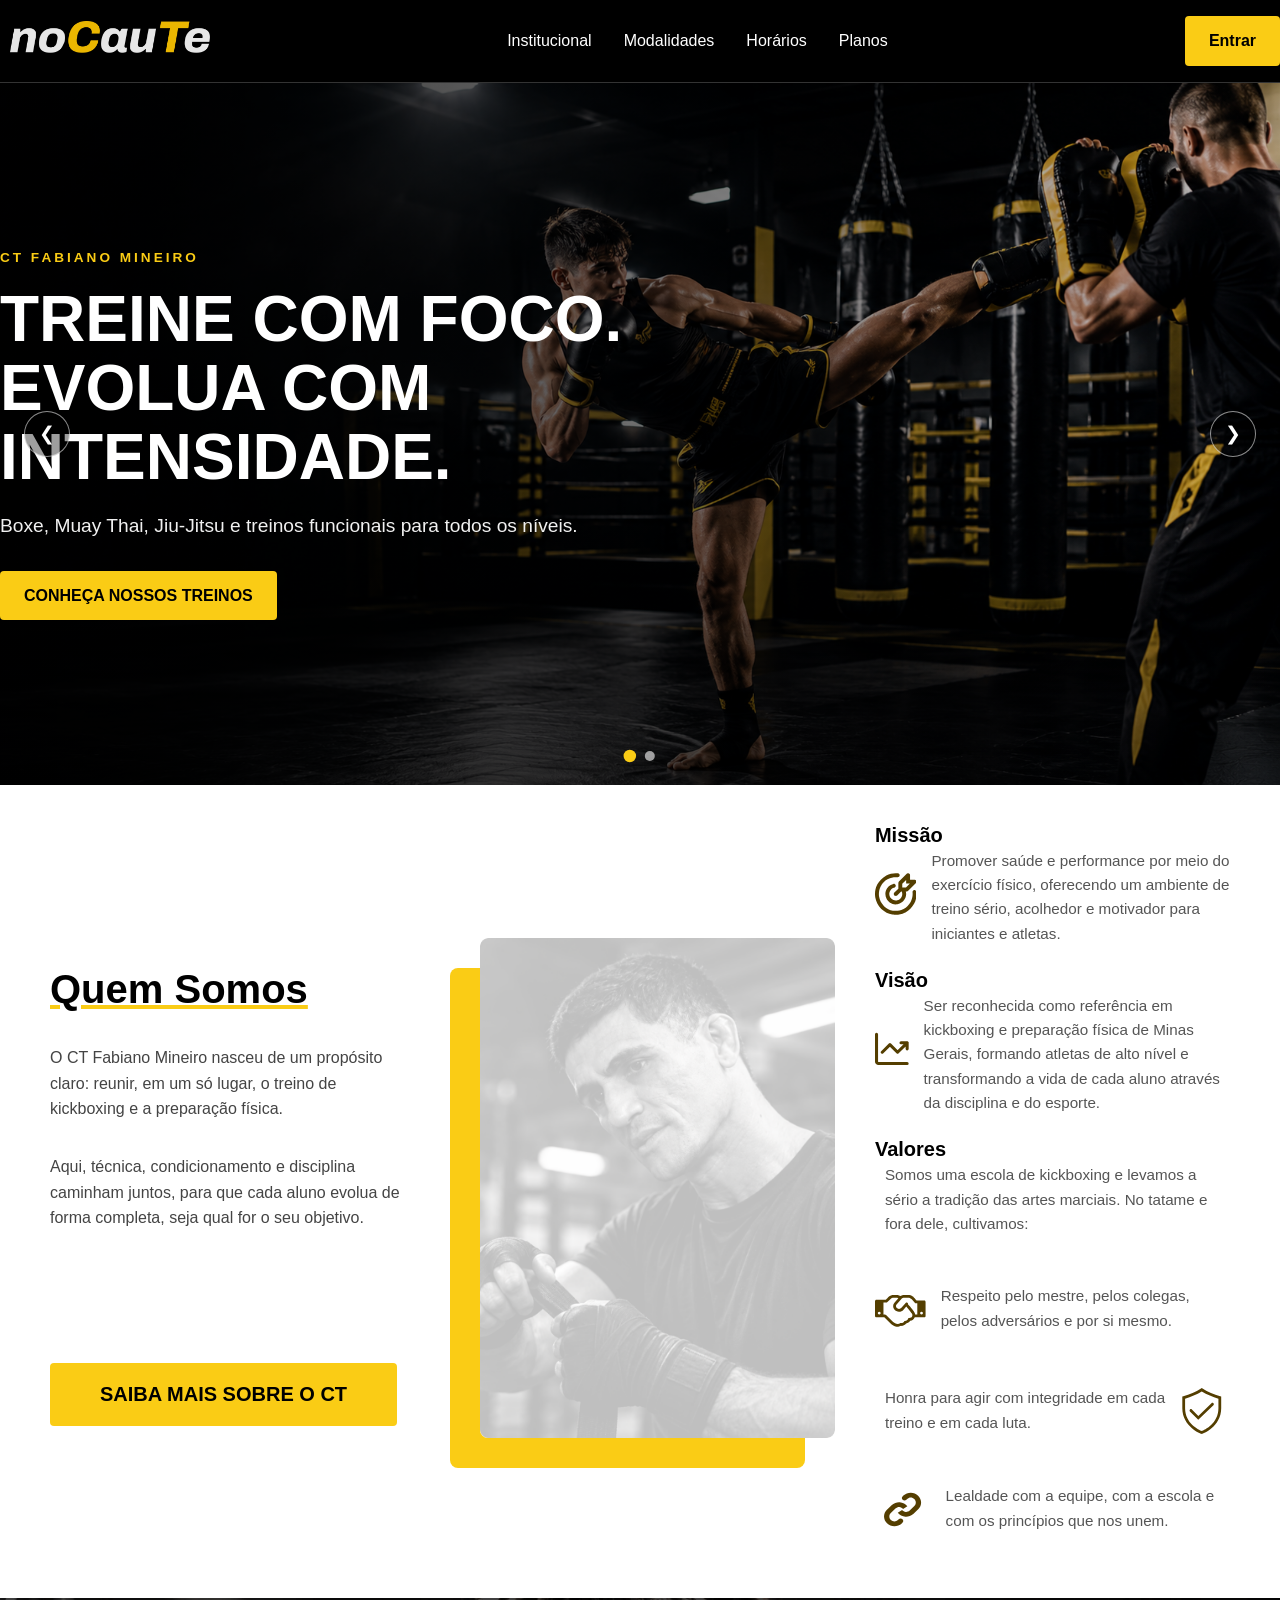
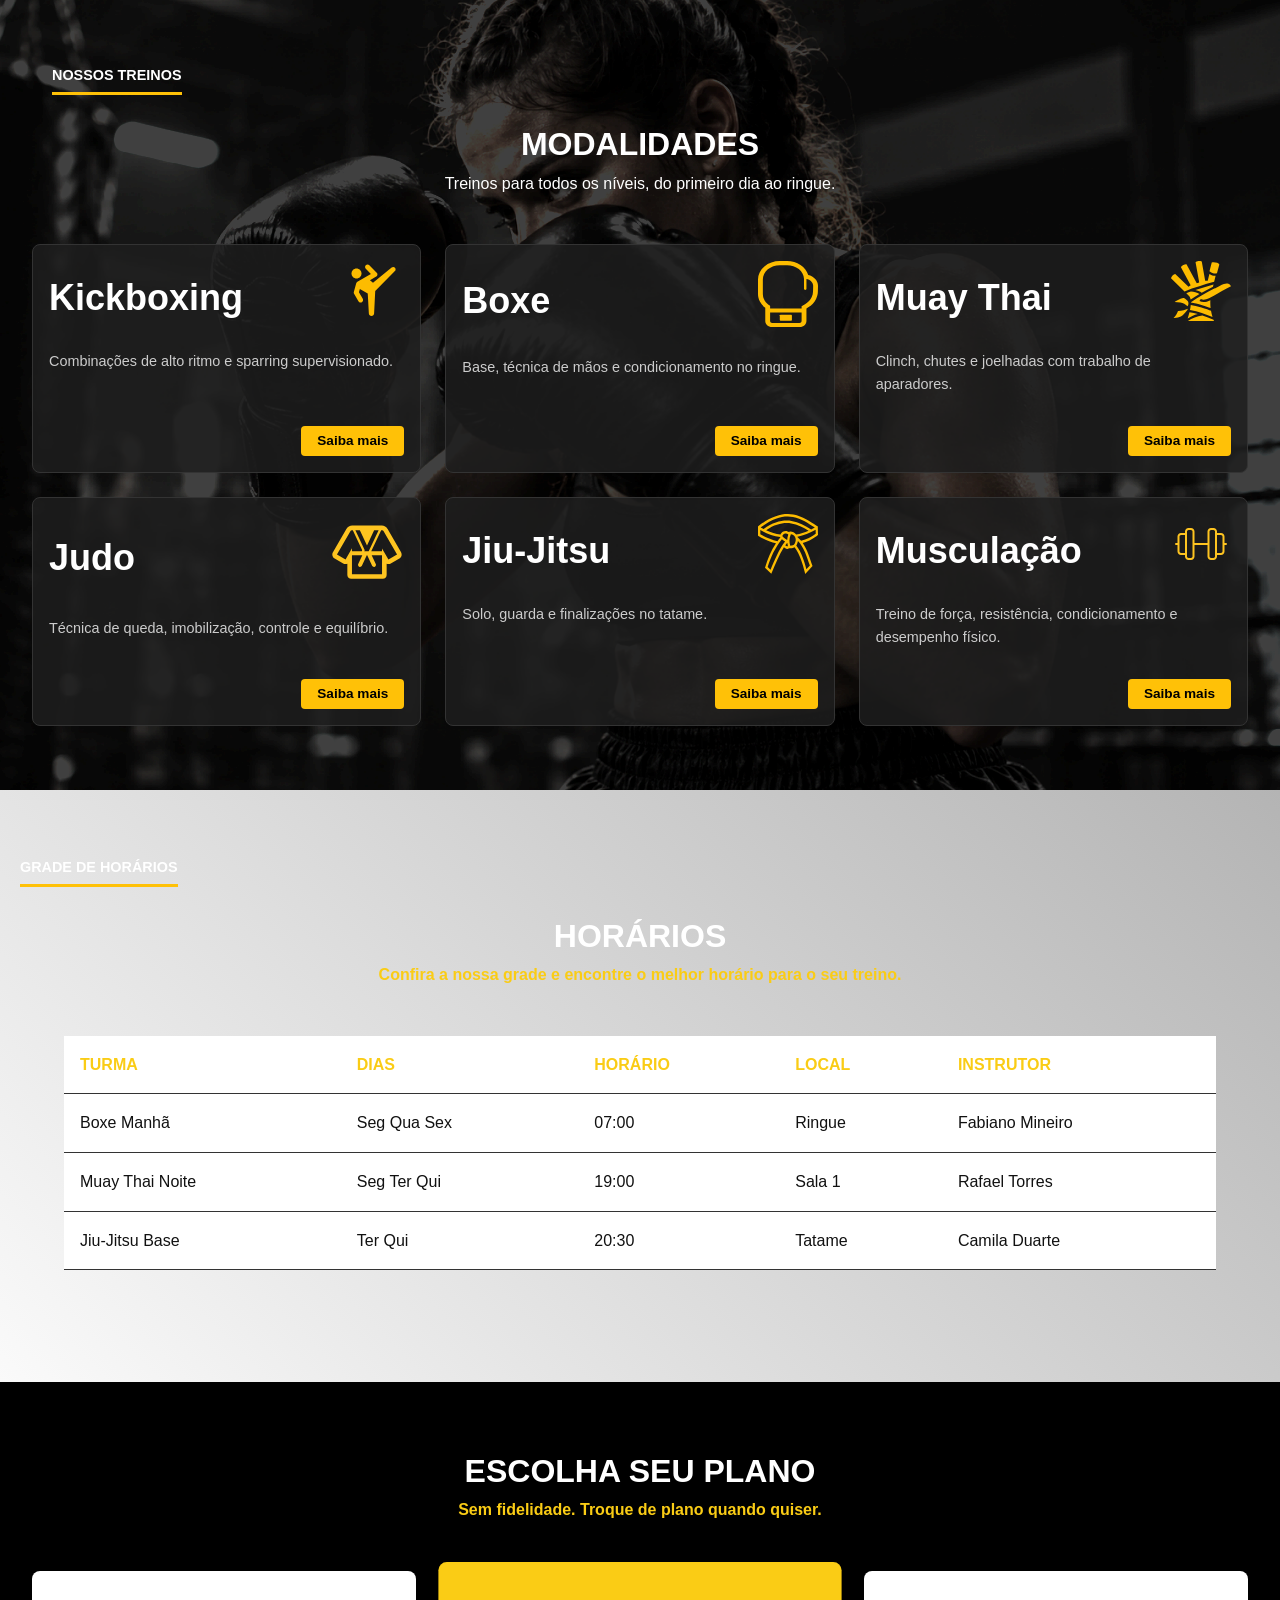
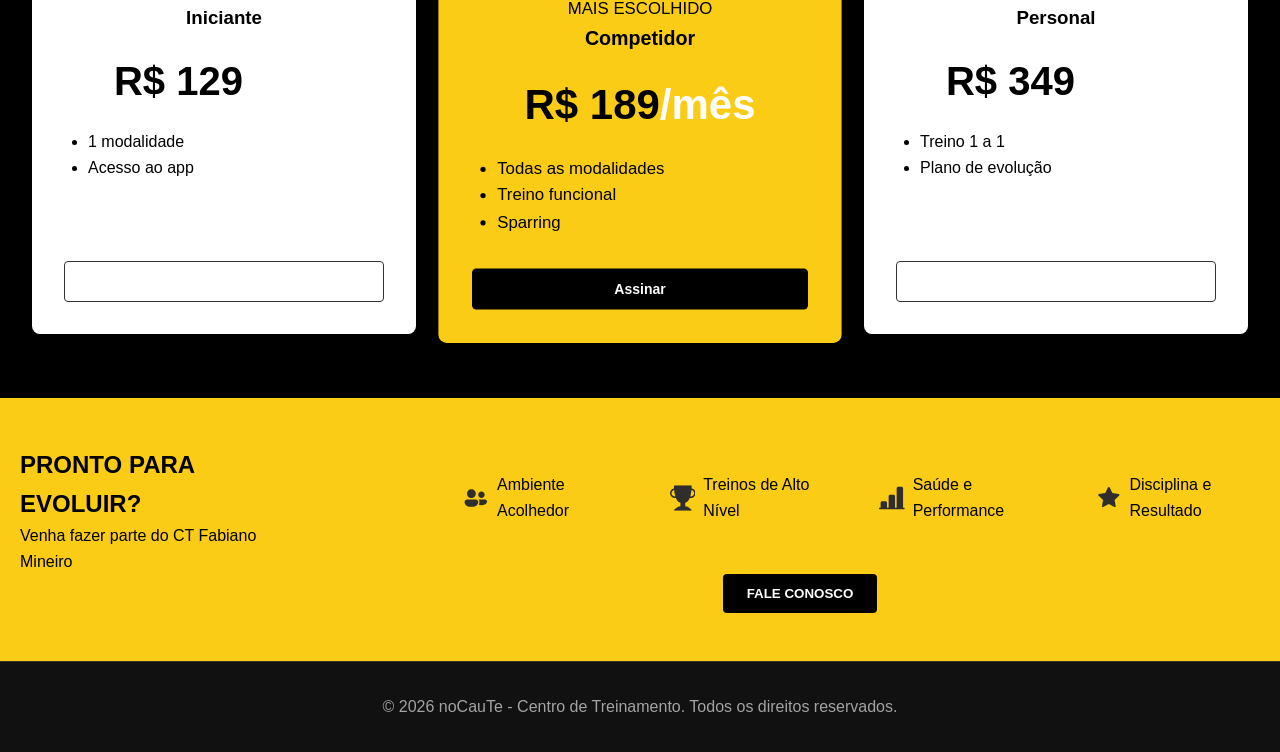
==== commit 10858687: "style: modalidades, horarios, cta" ====
--- a/nocaute/index.html
+++ b/nocaute/index.html
@@ -6,7 +6,6 @@
     <meta name="viewport" content="width=device-width, initial-scale=1.0">
     <title>noCauTe - Centro de Treinamento</title>
     <link rel="stylesheet" href="css/style.css">
-    <link rel="shortcut icon" href="img/favicon.ico" type="image/x-icon" >
 </head>
 
 <body>
@@ -27,88 +26,76 @@
 
     <main>
         <!-- Hero com carrossel de imagens -->
-<section class="hero" aria-label="Destaques do centro de treinamento">
-    <div class="hero-carousel" id="heroCarousel">
-
-
-        <!-- Imagem 1: Kickboxing -->
-        <div class="hero-slide active" aria-hidden="false">
-            <img
-                src="img/kickboxing.png"
-                alt="Atleta treinando kickboxing com chute em aparador"
-                fetchpriority="high"
-            >
-        </div>
-
-
-        <!-- Imagem 2: Boxe -->
-        <div class="hero-slide" aria-hidden="true">
-            <img
-                src="img/boxe.png"
-                alt="Atleta treinando boxe e golpeando um saco de pancadas"
-                loading="lazy"
-            >
-        </div>
-
-
-        <!-- Camada escura sobre as imagens -->
-        <div class="hero-overlay"></div>
-
-
-        <!-- Textos e botão sobre o carrossel -->
-        <div class="container hero-content">
-            <p class="hero-eyebrow">CT FABIANO MINEIRO</p>
-
-
-            <h1>
-                Treine com foco.<br>
-                <span>Evolua com intensidade.</span>
-            </h1>
-
-
-            <p>
-                Boxe, Muay Thai, Jiu-Jitsu e treinos funcionais para todos os níveis.
-            </p>
-
-
-            <a href="#modalidades" class="btn btn-primary">
-                Conheça nossos treinos
-            </a>
-        </div>
-
-
-        <!-- Botão para voltar à imagem anterior -->
-        <button class="hero-control hero-prev" type="button"
-                aria-label="Foto anterior">
-            <span aria-hidden="true">&#10094;</span>
-        </button>
-
-
-        <!-- Botão para avançar à próxima imagem -->
-        <button class="hero-control hero-next" type="button"
-                aria-label="Próxima foto">
-            <span aria-hidden="true">&#10095;</span>
-        </button>
-
-
-        <!-- Indicadores das imagens -->
-        <div class="hero-dots" role="group"
-             aria-label="Selecionar foto do carrossel">
-
-
-            <button class="hero-dot active" type="button"
-                    aria-label="Mostrar foto 1: Kickboxing"
-                    aria-current="true"></button>
-
-
-            <button class="hero-dot" type="button"
-                    aria-label="Mostrar foto 2: Boxe"
-                    aria-current="false"></button>
-        </div>
-
-
-    </div>
-</section>
+        <section class="hero" aria-label="Destaques do centro de treinamento">
+            <div class="hero-carousel" id="heroCarousel">
+
+
+                <!-- Imagem 1: Kickboxing -->
+                <div class="hero-slide active" aria-hidden="false">
+                    <img src="img/kickboxing.png" alt="Atleta treinando kickboxing com chute em aparador"
+                        fetchpriority="high">
+                </div>
+
+
+                <!-- Imagem 2: Boxe -->
+                <div class="hero-slide" aria-hidden="true">
+                    <img src="img/boxe.png" alt="Atleta treinando boxe e golpeando um saco de pancadas" loading="lazy">
+                </div>
+
+
+                <!-- Camada escura sobre as imagens -->
+                <div class="hero-overlay"></div>
+
+
+                <!-- Textos e botão sobre o carrossel -->
+                <div class="container hero-content">
+                    <p class="hero-eyebrow">CT FABIANO MINEIRO</p>
+
+
+                    <h1>
+                        Treine com foco.<br>
+                        <span>Evolua com intensidade.</span>
+                    </h1>
+
+
+                    <p>
+                        Boxe, Muay Thai, Jiu-Jitsu e treinos funcionais para todos os níveis.
+                    </p>
+
+
+                    <a href="#modalidades" class="btn btn-primary">
+                        Conheça nossos treinos
+                    </a>
+                </div>
+
+
+                <!-- Botão para voltar à imagem anterior -->
+                <button class="hero-control hero-prev" type="button" aria-label="Foto anterior">
+                    <span aria-hidden="true">&#10094;</span>
+                </button>
+
+
+                <!-- Botão para avançar à próxima imagem -->
+                <button class="hero-control hero-next" type="button" aria-label="Próxima foto">
+                    <span aria-hidden="true">&#10095;</span>
+                </button>
+
+
+                <!-- Indicadores das imagens -->
+                <div class="hero-dots" role="group" aria-label="Selecionar foto do carrossel">
+
+
+                    <button class="hero-dot active" type="button" aria-label="Mostrar foto 1: Kickboxing"
+                        aria-current="true"></button>
+
+
+                    <button class="hero-dot" type="button" aria-label="Mostrar foto 2: Boxe"
+                        aria-current="false"></button>
+                </div>
+
+
+            </div>
+        </section>
 
         <!-- Institucional (Corrigido para 3 colunas) -->
         <section id="institucional" class="section">
@@ -145,7 +132,8 @@
 
                     <div class="mvv-item">
                         <h3>Visão</h3>
-                        <svg width="140" height="110" viewBox="0 0 77 74" fill="none" xmlns="http://www.w3.org/2000/svg">
+                        <svg width="140" height="110" viewBox="0 0 77 74" fill="none"
+                            xmlns="http://www.w3.org/2000/svg">
                             <path
                                 d="M3.5 3.5V65.8878C3.5 67.0289 3.96094 68.1233 4.78141 68.9302C5.60188 69.7371 6.71468 70.1904 7.875 70.1904H73.5M16.625 44.3747L34.125 27.1643L51.625 44.3747L73.5 22.8617M73.5 36.6602V22.8617H59.4694"
                                 stroke-width="7" stroke-linecap="round" stroke-linejoin="round" stroke="#543E00" />
@@ -176,7 +164,7 @@
                         </svg>
                         <p>Respeito pelo mestre, pelos colegas, pelos adversários e por si mesmo.</p>
                     </div>
-                    
+
                     <div class="mvv-item">
                         <p>Honra para agir com integridade em cada treino e em cada luta.</p>
                         <svg width="84" height="50" viewBox="0 0 84 84" fill="none" xmlns="http://www.w3.org/2000/svg">
@@ -215,86 +203,171 @@
         </section>
 
         <!-- Modalidades -->
-        <section id="modalidades" class="section bg-dark modalidade">
-            <img src="img/fundo-modalidades.png" alt="" class="img-modalidades">
-            <div class="container">
+        <section id="modalidades" class="section bg-dark">
+
+            <!-- 1. A tua tag IMG de fundo -->
+            <img src="img/bg-modalidades.png" alt="Fundo Modalidades" class="bg-img">
+
+            <!-- 2. Camada escura por cima da imagem para o texto ser legível -->
+            <div class="bg-overlay"></div>
+
+            <div class="container content-relative">
                 <div class="section-header">
-                    <h3 class="subtitulo-modalidades">NOSSOS TREINOS</h3>
-                    <hr>
+                    <div class="header-topo">
+                        <h3 class="subtitulo">NOSSOS TREINOS</h3>
+                    </div>
                     <h2>MODALIDADES</h2>
                     <span>Treinos para todos os níveis, do primeiro dia ao ringue.</span>
                 </div>
+
                 <div class="cards-grid">
                     <div class="card">
-                        <h3>Kickboxing</h3>
-                        <p>Combinações de alto ritmo.</p><a href="#">Saiba mais</a>
-                    </div>
-                    <div class="card">
-                        <h3>Boxe</h3>
-                        <p>Base, técnica de mãos.</p><a href="#">Saiba mais</a>
-                    </div>
-                    <div class="card">
-                        <h3>Muay Thai</h3>
-                        <p>Clinch, chutes e joelhadas.</p><a href="#">Saiba mais</a>
-                    </div>
-                    <div class="card">
-                        <h3>Judo</h3>
-                        <p>Técnica de queda, imobilização.</p><a href="#">Saiba mais</a>
-                    </div>
-                    <div class="card">
-                        <h3>Jiu-Jitsu</h3>
-                        <p>Solo, guarda e finalizações.</p><a href="#">Saiba mais</a>
-                    </div>
-                    <div class="card">
-                        <h3>Musculação</h3>
-                        <p>Treino de força, resistência.</p><a href="#">Saiba mais</a>
+                        <div class="card-header">
+                            <h3>Kickboxing</h3>
+                            <i class="icon-placeholder"><svg width="60" height="60" viewBox="0 0 60 60" fill="none"
+                                    xmlns="http://www.w3.org/2000/svg">
+                                    <path
+                                        d="M47.6502 6.49997L29.0002 21.75L25.9752 19.15L32.1752 15.575C32.5065 15.3837 32.7894 15.1189 33.0022 14.801C33.215 14.4832 33.3521 14.1207 33.4028 13.7416C33.4535 13.3624 33.4165 12.9767 33.2947 12.6141C33.1729 12.2514 32.9695 11.9216 32.7002 11.65L25.3252 4.27497C24.8578 3.80753 24.2238 3.54492 23.5627 3.54492C22.9016 3.54492 22.2676 3.80753 21.8002 4.27497C21.3328 4.74242 21.0702 5.37641 21.0702 6.03747C21.0702 6.69854 21.3328 7.33253 21.8002 7.79997L26.8752 12.875L13.3752 20.65C12.8103 20.9802 12.3975 21.5187 12.2252 22.15L9.82521 30.875C9.65021 31.525 9.72521 32.2 10.0752 32.8L14.4252 40.35C15.1252 41.55 16.6502 41.95 17.8502 41.275C19.0502 40.575 19.4502 39.05 18.7752 37.85L14.9502 31.2L15.8502 27.975L23.7502 32.5L24.8502 52.5C24.9252 53.9 26.0752 55 27.4752 55C28.8752 55 30.0252 53.9 30.1002 52.5L31.2252 30L50.9002 10.1C51.3311 9.65764 51.5774 9.06787 51.5891 8.45047C51.6008 7.83308 51.3771 7.23438 50.9633 6.77603C50.5495 6.31767 49.9767 6.03404 49.3613 5.98277C48.746 5.93149 48.1341 6.11642 47.6502 6.49997Z"
+                                        fill="#FDBC00" />
+                                    <path
+                                        d="M12.5 17.5C15.2614 17.5 17.5 15.2614 17.5 12.5C17.5 9.73858 15.2614 7.5 12.5 7.5C9.73858 7.5 7.5 9.73858 7.5 12.5C7.5 15.2614 9.73858 17.5 12.5 17.5Z"
+                                        fill="#FDBC00" />
+                                </svg>
+                            </i>
+                        </div>
+                        <p>Combinações de alto ritmo e sparring supervisionado.</p>
+                        <a href="#" class="btn-saiba-mais-modalidades">Saiba mais</a>
+                    </div>
+
+                    <div class="card">
+                        <div class="card-header">
+                            <h3>Boxe</h3>
+                            <i class="icon-placeholder"><svg width="60" height="66" viewBox="0 0 60 66" fill="none"
+                                    xmlns="http://www.w3.org/2000/svg">
+                                    <path
+                                        d="M21.8013 59.0906C21.8013 59.4907 22.1404 59.8125 22.557 59.8125H33.1569C33.5736 59.8125 33.9127 59.4907 33.9127 59.0906V54.3469C33.9127 53.9468 33.5736 53.625 33.1569 53.625H22.557C22.1404 53.625 21.8013 53.9468 21.8013 54.3469V59.0906Z"
+                                        fill="#FDBC00" />
+                                    <path
+                                        d="M48.4457 47.3921L50.243 46.299L50.2503 46.2928C53.7264 44.1862 56.4374 41.2905 58.0743 37.9356C59.2356 35.6169 59.8489 33.126 59.8789 30.6054L60 24.9129V24.8738C60.0008 22.4052 59.0419 20.0058 57.2729 18.05C55.5039 16.0942 53.0244 14.692 50.2212 14.0621C49.0423 10.0451 46.3198 6.47904 42.4868 3.93101C38.6538 1.38299 33.9303 -0.000695512 29.0674 2.6227e-07H21.8006C16.0187 2.6227e-07 10.4736 1.95569 6.38525 5.43683C2.29685 8.91797 1.03096e-05 13.6394 1.03096e-05 18.5625V33C-0.00297624 35.612 0.642937 38.1951 1.89534 40.5795C3.14775 42.9639 4.97832 45.0958 7.26686 46.8353V59.9136C7.26686 62.9248 9.97498 66 14.197 66H41.518C45.8296 66 48.4457 62.8361 48.4457 59.9136V47.3921ZM12.1114 44.8491C9.86667 43.5203 8.03317 41.7484 6.76769 39.685C5.5022 37.6215 4.84237 35.3279 4.84458 33V18.5625C4.84458 14.7334 6.63101 11.0612 9.81088 8.35365C12.9907 5.64609 17.3036 4.125 21.8006 4.125H29.0674C33.4212 4.12481 37.6082 5.55058 40.7611 8.10698C43.9141 10.6634 45.7913 14.1545 46.004 17.8571H46.0234V27.8438C46.0234 28.1173 46.151 28.3796 46.3782 28.573C46.6053 28.7664 46.9133 28.875 47.2346 28.875C47.5558 28.875 47.8638 28.7664 48.091 28.573C48.3181 28.3796 48.4457 28.1173 48.4457 27.8438V17.9479C50.3347 18.2592 52.0374 19.1207 53.2618 20.3845C54.4861 21.6483 55.1556 23.2355 55.1554 24.8738L55.0343 30.5456C55.0132 32.539 54.5275 34.509 53.6052 36.3413C52.3157 38.9918 50.1749 41.2793 47.4283 42.9412L43.6011 45.2698V47.4375H12.1114V44.8491ZM12.1114 51.5625H43.6011V59.9136C43.6011 60.9861 42.6807 61.875 41.5155 61.875H14.1946C13.0561 61.875 12.109 61.0088 12.109 59.9136L12.1114 51.5625Z"
+                                        fill="#FDBC00" />
+                                </svg>
+                            </i>
+                        </div>
+                        <p>Base, técnica de mãos e condicionamento no ringue.</p>
+                        <a href="#" class="btn-saiba-mais-modalidades">Saiba mais</a>
+                    </div>
+
+                    <div class="card">
+                        <div class="card-header">
+                            <h3>Muay Thai</h3>
+                            <i class="icon-placeholder"><svg width="60" height="60" viewBox="0 0 60 60" fill="none"
+                                    xmlns="http://www.w3.org/2000/svg">
+                                    <path
+                                        d="M27.4657 0.0404862C26.2566 0.206758 25.1459 0.725883 24.5554 1.27166L28.225 21.4147L25.7504 22.1255L15.4868 3.34054C14.6573 3.239 13.4763 3.41797 12.3656 3.95106C11.2267 4.49683 10.3409 5.34723 9.94728 6.15829L19.6626 24.2959L17.5255 25.6286L4.23199 12.9107C3.41652 13.063 2.39016 13.6088 1.54657 14.4465C0.674868 15.335 0.112478 16.4519 0 17.3404L13.5044 30.4899C23.3322 26.5044 33.2443 23.6105 43.1564 20.8309L44.6186 14.84C43.4235 14.9161 42.2847 14.7638 41.2302 14.4338C40.2179 14.1165 39.2759 13.6469 38.3902 13.063L36.7452 19.7901L34.1722 19.7266L30.7698 0.511379C29.6169 0.00113922 28.6327 -0.0597848 27.4657 0.0404862ZM40.7381 1.45316L38.4745 10.1272C39.6555 11.1465 40.8506 11.8953 42.0598 12.2761C43.2689 12.6569 44.5202 12.6949 45.9684 12.2761L48.3445 3.42558V3.41162C47.8243 1.56105 42.3831 0.648458 40.7381 1.45316ZM55.6134 22.392C54.812 22.4047 53.9121 22.5697 52.9279 22.887C50.2566 23.7247 47.0791 25.5905 43.8453 27.3929L43.775 27.3421C35.3814 31.6957 27.1705 36.1254 19.9016 41.3547V41.6212C22.9385 41.9893 27.1564 43.0428 31.1916 44.2359C34.4253 45.2005 37.4622 46.2159 39.6134 47.1044C39.29 44.312 39.2478 41.7101 39.3884 39.3746C38.1652 39.9077 36.9982 40.3393 35.8313 40.6312C33.2865 41.2785 30.6995 41.2277 28.4218 39.9839L29.7856 37.9531C31.3603 38.8162 33.0334 38.8796 35.1283 38.3465C37.2232 37.8135 39.6696 36.6331 42.355 35.0973C47.4025 32.2161 53.2794 28.1291 60 25.1717C59.1705 23.7374 58.2706 22.9886 57.3146 22.6459C56.8084 22.4682 56.232 22.3793 55.6134 22.392ZM42.5237 23.3947C36.4359 25.1209 30.362 26.8979 24.3445 28.9414C26.6362 29.4872 28.9561 30.3376 30.7276 31.6957C34.4113 29.6014 38.1933 27.596 41.9895 25.6286C42.2004 24.8671 42.341 24.1563 42.5237 23.3947ZM19.9297 30.5026C18.3831 31.0737 16.8506 31.6576 15.3181 32.2668L17.5255 34.4119L17.5536 34.4245C18.6924 35.4907 19.3533 36.9123 19.6766 38.6131C22.5026 36.6457 25.4411 34.7926 28.464 33.0157C26.2004 31.6576 22.6573 30.8326 19.9297 30.5026ZM12.4499 36.9884C11.7891 36.9757 10.6784 37.2423 9.49736 37.7119C8.21793 38.2323 6.82882 38.9812 5.55641 39.7427C4.88998 40.1362 4.26573 40.5424 3.6935 40.9104C5.51283 40.9866 7.43058 41.1262 9.37083 41.5324C12.0562 42.1035 14.6995 43.2332 16.5413 45.3274C17.7364 43.1443 17.6942 41.5831 16.71 40.1235C15.3743 38.4862 13.5185 37.0519 12.5765 36.9884H12.4499ZM19.775 43.9186C19.6204 45.6194 19.297 47.4598 18.9877 48.9321C27.5923 50.1379 34.4675 53.2603 41.5114 55.9511C40.8506 53.8314 40.3585 51.7879 40.0211 49.8206C38.3902 49.0337 34.4815 47.6248 30.4042 46.4063C26.5518 45.264 22.4464 44.274 19.775 43.9186ZM16.7944 47.6882C14.2636 48.8686 11.2548 49.8587 7.01722 49.9475C6.03726 52.1941 5.04745 54.6564 2.56872 57.0046C5.74622 57.0934 7.90439 56.6111 9.79262 55.6084C12.1125 54.3772 13.6169 52.1814 16.3866 49.0844L16.7944 47.6882ZM18.4675 51.166C17.9754 53.146 17.3568 55.2403 16.6678 57.4234C19.5782 55.748 22.9807 53.9837 26.7768 53.0064C24.1476 52.2195 21.406 51.5722 18.4675 51.166ZM31.4165 54.5549C26.0176 54.923 21.0685 57.5757 16.9209 60H42.9736C42.8049 59.5938 42.6503 59.1877 42.4956 58.7815C38.7135 57.4107 35.1142 55.9003 31.4165 54.5549Z"
+                                        fill="#FDBC00" />
+                                </svg>
+                            </i>
+                        </div>
+                        <p>Clinch, chutes e joelhadas com trabalho de aparadores.</p>
+                        <a href="#" class="btn-saiba-mais-modalidades">Saiba mais</a>
+                    </div>
+
+                    <div class="card">
+                        <div class="card-header">
+                            <h3>Judo</h3>
+                            <i class="icon-placeholder"><svg width="74" height="74" viewBox="0 0 74 74" fill="none"
+                                    xmlns="http://www.w3.org/2000/svg">
+                                    <path
+                                        d="M16.3723 14.9364C16.968 13.9102 17.8229 13.0584 18.8513 12.4662C19.8796 11.8741 21.0455 11.5625 22.2322 11.5625H51.7628C54.1562 11.5625 56.4178 12.8112 57.6319 14.9434L71.0675 38.1863C71.6712 39.2456 71.8391 40.4981 71.5357 41.679C71.2323 42.8598 70.4814 43.8763 69.4418 44.5133L69.4118 44.5341L60.7908 49.4875L60.7838 49.4921C60.1624 49.8523 59.4657 50.0628 58.7488 50.107C58.0319 50.1511 57.3146 50.0277 56.6537 49.7465V60.9136C56.6537 62.9763 55.0049 64.75 52.8265 64.75H21.1938C20.1745 64.7506 19.1965 64.3467 18.4747 63.627C17.7528 62.9073 17.346 61.9306 17.3435 60.9113V49.7465C16.6826 50.0277 15.9653 50.1511 15.2484 50.107C14.5316 50.0628 13.8348 49.8523 13.2134 49.4921L13.2088 49.4875L4.63866 44.5503L4.62941 44.5434C3.56433 43.9256 2.7879 42.9104 2.47054 41.7207C2.15318 40.5311 2.32082 39.2641 2.93666 38.1979L2.94128 38.1909L16.3723 14.9364ZM44.1477 16.1875L36.9998 31.3806L29.8495 16.1875H25.3772L34.7636 36.1328L34.2202 37.2891H38.6925L48.6224 16.1875H44.1477ZM41.2455 37.2891H52.031V34.4447L54.0337 37.8949C54.1084 37.9953 54.1713 38.1039 54.221 38.2187L58.4343 45.4684L58.4367 45.4753L58.4436 45.4799L58.4482 45.4822L58.4552 45.4869H58.4621L58.469 45.4892L58.476 45.4846L67.0276 40.5705C67.0446 40.558 67.0569 40.54 67.0623 40.5196V40.5034L67.0577 40.4849L53.6151 17.2328C53.4272 16.9101 53.1568 16.6432 52.8317 16.4595C52.5066 16.2758 52.1385 16.1819 51.7651 16.1875H51.1777L41.2455 37.2891ZM31.8984 37.2891C31.9007 36.9584 31.9747 36.6254 32.1181 36.3178L32.206 36.1328L22.8195 16.1875H22.2345C21.8589 16.1867 21.4896 16.2842 21.1634 16.4704C20.8372 16.6566 20.5654 16.9251 20.3752 17.2489L6.93959 40.515V40.5196C6.93959 40.5273 6.94191 40.5327 6.94653 40.5358L6.95578 40.5451L15.5328 45.4869H15.5398L15.5583 45.4776L15.5629 45.4707L15.5675 45.4661L21.9685 34.3707V37.2891H31.8984ZM21.9685 60.125H52.031V41.3359H41.6849L45.7688 50.0124C45.8821 50.253 45.9468 50.5134 45.9595 50.779C45.9721 51.0445 45.9322 51.31 45.8423 51.5601C45.7523 51.8103 45.6139 52.0403 45.4351 52.237C45.2562 52.4337 45.0404 52.5932 44.7998 52.7065C44.5593 52.8198 44.2989 52.8846 44.0333 52.8972C43.7677 52.9098 43.5023 52.87 43.2521 52.78C43.002 52.69 42.772 52.5516 42.5753 52.3728C42.3786 52.1939 42.2191 51.9781 42.1058 51.7376L37.2125 41.3359H36.787L31.8938 51.7376C31.7805 51.9781 31.621 52.1939 31.4243 52.3728C31.2276 52.5516 30.9976 52.69 30.7474 52.78C30.4973 52.87 30.2318 52.9098 29.9663 52.8972C29.7007 52.8846 29.4402 52.8198 29.1997 52.7065C28.9592 52.5932 28.7434 52.4337 28.5645 52.237C28.3856 52.0403 28.2473 51.8103 28.1573 51.5601C28.0673 51.31 28.0275 51.0445 28.0401 50.779C28.0527 50.5134 28.1175 50.253 28.2308 50.0124L32.3147 41.3359H21.9685V60.125Z"
+                                        fill="#FEC420" />
+                                </svg>
+                            </i>
+                        </div>
+                        <p>Técnica de queda, imobilização, controle e equilíbrio.</p>
+                        <a href="#" class="btn-saiba-mais-modalidades">Saiba mais</a>
+                    </div>
+
+                    <div class="card">
+                        <div class="card-header">
+                            <h3>Jiu-Jitsu</h3>
+                            <i class="icon-placeholder"><svg width="60" height="60" viewBox="0 0 60 60" fill="none"
+                                    xmlns="http://www.w3.org/2000/svg">
+                                    <path
+                                        d="M29.9031 0.0013747C21.6885 -0.0752298 12.0601 3.03904 0.479598 12.0251C0.211112 12.1836 0.118583 12.272 0.0165735 12.3845C-0.0251404 15.4664 0.0232731 18.5512 0.0379361 21.6338C5.23751 25.1652 12.758 28.0266 17.9711 29.342C12.9141 37.0142 9.65905 45.0762 7.25279 52.9616L7.0106 53.7549L13.2786 59.8208L13.934 58.3524C17.7159 49.8815 20.9102 41.2655 25.9213 33.3617C26.8605 34.2305 27.9687 35.0292 29.3617 34.9145C30.0512 34.8577 30.5739 34.5627 31.0011 34.18L31.4859 34.202C32.9011 34.2662 34.2826 34.1546 35.5371 33.6732C35.8931 33.5366 36.2372 33.3649 36.5651 33.16C41.9983 40.3046 44.7886 50.1489 46.7148 57.9301L47.2273 60L54.5348 52.0408L54.2571 51.2678C51.8645 44.6121 49.4976 35.8506 44.7212 28.9647C49.8027 27.4586 54.4208 25.1529 58.4142 22.2496C59.7592 21.2715 59.0772 21.7686 60 21.0472L59.8075 12.4324C59.2675 12.062 59.0105 11.922 58.5281 11.6355C52.0224 7.77261 44.7135 2.26198 35.3709 0.531048C33.5638 0.195633 31.7355 0.0186155 29.9031 0.0013747ZM29.872 2.50295C31.6495 2.52388 33.3534 2.70416 34.9944 3.00807C43.4847 4.58118 50.3528 9.56284 56.8426 13.4739C55.6327 14.1915 54.4021 14.8658 53.1526 15.4954C47.1923 11.4796 40.7454 8.04331 33.5136 6.96178C25.2603 5.72746 16.0547 7.64913 5.66514 15.0834C4.64447 14.5634 3.63554 14.0158 2.63924 13.4411C13.5431 5.18411 22.3657 2.41421 29.8721 2.50295H29.872ZM28.8728 9.11884C30.3488 9.12303 31.7928 9.23898 33.2082 9.4508C39.4378 10.3823 45.1587 13.2191 50.5709 16.7164C46.5177 18.5126 42.3696 19.7826 38.1572 20.5029C36.6497 18.5932 34.4902 17.8402 32.3619 17.5445L31.5753 17.4352L31.2368 18.155C30.6559 17.8848 30.0401 17.6032 29.513 17.4097C28.9647 17.21 28.4929 17.0383 27.8874 17.0624C25.3063 17.1654 23.6881 18.4033 22.8812 19.6738C22.6935 19.9702 22.533 20.2866 22.4021 20.6182C17.6746 19.8834 12.9151 18.452 8.1638 16.2898C15.817 11.085 22.6312 9.10112 28.8728 9.11884ZM57.6548 15.8083L57.7069 19.7281C53.5398 22.8679 48.601 25.3296 43.1009 26.8226C42.0476 25.5479 40.8888 24.3647 39.6075 23.3014C39.5494 23.1181 39.4857 22.937 39.4166 22.7584C45.682 21.5787 51.7997 19.2379 57.6548 15.8083ZM2.35255 16.0656C8.92097 19.7429 15.5645 22.0413 22.161 23.0486C22.2088 23.1792 22.2627 23.3041 22.3225 23.4232C21.3415 24.6235 20.3969 25.8594 19.4901 27.1289C13.9389 25.8717 8.18011 23.6621 2.33624 20.321L2.35255 16.0656ZM27.9693 19.5725C28.7785 19.5948 29.5576 20.0893 30.2964 20.4418C29.6468 22.2965 29.2647 24.1827 29.1881 26.084L29.1632 26.0681C27.8319 25.2122 26.5739 24.3259 25.6529 23.5448C24.8492 22.8633 24.4274 22.2376 24.3279 22.1173C24.9321 19.9664 26.8687 19.5611 27.9693 19.5725ZM32.8785 20.1959C34.6426 20.549 36.0033 21.2229 36.8991 22.8408C37.6235 24.1494 37.8068 25.2026 37.7195 26.2702C37.6323 27.3376 37.2317 28.4565 36.6204 29.6917C36.224 30.4928 35.6447 30.9726 34.79 31.3007C34.1095 31.5619 33.2574 31.6858 32.3156 31.6994C30.9335 27.793 31.2323 24.0743 32.8785 20.1959ZM23.9137 25.2363C24.9325 26.1079 26.1 26.9621 27.0526 27.6042C20.3608 36.4853 16.66 46.341 12.5336 55.7598L9.66196 52.9803C12.6087 43.5369 16.7876 34.0094 23.9137 25.2363ZM39.9414 26.9035C46.1492 33.2646 49.0162 43.3318 51.8716 51.4133L48.3853 55.2108C46.4556 47.676 43.6477 38.5309 38.2644 31.5065C38.3938 31.3115 38.5115 31.1075 38.617 30.8957C39.2418 29.6331 39.7579 28.3259 39.9414 26.9035ZM29.0407 28.8831C29.1346 28.9411 29.2275 28.9964 29.3212 29.0537C29.4408 29.9631 29.6353 30.8738 29.9068 31.7842C29.5145 32.1725 29.1387 32.414 29.1927 32.4097C28.95 32.4296 28.0881 31.9784 27.2789 31.3083C27.8473 30.4835 28.4348 29.6749 29.0407 28.8832V28.8831Z"
+                                        fill="#FDBC00" />
+                                </svg>
+                            </i>
+                        </div>
+                        <p>Solo, guarda e finalizações no tatame.</p>
+                        <a href="#" class="btn-saiba-mais-modalidades">Saiba mais</a>
+                    </div>
+
+                    <div class="card">
+                        <div class="card-header">
+                            <h3>Musculação</h3>
+                            <i class="icon-placeholder"><svg width="60" height="60" viewBox="0 0 60 60" fill="none"
+                                    xmlns="http://www.w3.org/2000/svg">
+                                    <path
+                                        d="M5 30H7.5M7.5 30V22.5C7.5 21.837 7.76339 21.2011 8.23223 20.7322C8.70107 20.2634 9.33696 20 10 20H15M7.5 30V37.5C7.5 38.163 7.76339 38.7989 8.23223 39.2678C8.70107 39.7366 9.33696 40 10 40H15M15 20V17.5C15 16.837 15.2634 16.2011 15.7322 15.7322C16.2011 15.2634 16.837 15 17.5 15H20C20.663 15 21.2989 15.2634 21.7678 15.7322C22.2366 16.2011 22.5 16.837 22.5 17.5V30M15 20V40M15 40V42.5C15 43.163 15.2634 43.7989 15.7322 44.2678C16.2011 44.7366 16.837 45 17.5 45H20C20.663 45 21.2989 44.7366 21.7678 44.2678C22.2366 43.7989 22.5 43.163 22.5 42.5V30M22.5 30H37.5M37.5 30V17.5C37.5 16.837 37.7634 16.2011 38.2322 15.7322C38.7011 15.2634 39.337 15 40 15H42.5C43.163 15 43.7989 15.2634 44.2678 15.7322C44.7366 16.2011 45 16.837 45 17.5V20M37.5 30V42.5C37.5 43.163 37.7634 43.7989 38.2322 44.2678C38.7011 44.7366 39.337 45 40 45H42.5C43.163 45 43.7989 44.7366 44.2678 44.2678C44.7366 43.7989 45 43.163 45 42.5V40M45 40V20M45 40H50C50.663 40 51.2989 39.7366 51.7678 39.2678C52.2366 38.7989 52.5 38.163 52.5 37.5V30M45 20H50C50.663 20 51.2989 20.2634 51.7678 20.7322C52.2366 21.2011 52.5 21.837 52.5 22.5V30M52.5 30H55"
+                                        stroke-width="2" stroke-linecap="round" stroke-linejoin="round"
+                                        stroke="#FEC420" />
+                                </svg>
+                            </i>
+                        </div>
+                        <p>Treino de força, resistência, condicionamento e desempenho físico.</p>
+                        <a href="#" class="btn-saiba-mais-modalidades">Saiba mais</a>
                     </div>
                 </div>
             </div>
         </section>
 
         <!-- Horários -->
-        <section id="horarios" class="section container">
+        <section id="horarios" class="section container grade-horarios">
             <div class="section-header">
-                <h2>GRADE DE HORÁRIOS</h2>
-                <p>Confira a nossa grade e encontre o melhor horário para o seu treino.</p>
-            </div>
-            <div class="table-responsive">
-                <table class="schedule-table">
-                    <thead>
-                        <tr>
-                            <th>TURMA</th>
-                            <th>DIAS</th>
-                            <th>HORÁRIO</th>
-                            <th>LOCAL</th>
-                            <th>INSTRUTOR</th>
-                        </tr>
-                    </thead>
-                    <tbody>
-                        <tr>
-                            <td>Boxe Manhã</td>
-                            <td>Seg Qua Sex</td>
-                            <td>07:00</td>
-                            <td>Ringue</td>
-                            <td>Fabiano Mineiro</td>
-                        </tr>
-                        <tr>
-                            <td>Muay Thai Noite</td>
-                            <td>Seg Ter Qui</td>
-                            <td>19:00</td>
-                            <td>Sala 1</td>
-                            <td>Rafael Torres</td>
-                        </tr>
-                        <tr>
-                            <td>Jiu-Jitsu Base</td>
-                            <td>Ter Qui</td>
-                            <td>20:30</td>
-                            <td>Tatame</td>
-                            <td>Camila Duarte</td>
-                        </tr>
-                    </tbody>
-                </table>
-            </div>
+                <div class="container content-relative">
+                    <div class="section-header">
+                        <div class="header-topo">
+                            <h3 class="subtitulo">GRADE DE HORÁRIOS</h3>
+                        </div>
+                        <h2>HORÁRIOS</h2>
+                        <p>Confira a nossa grade e encontre o melhor horário para o seu treino.</p>
+                    </div>
+                    <div class="table-responsive">
+                        <table class="schedule-table">
+                            <thead>
+                                <tr>
+                                    <th>TURMA</th>
+                                    <th>DIAS</th>
+                                    <th>HORÁRIO</th>
+                                    <th>LOCAL</th>
+                                    <th>INSTRUTOR</th>
+                                </tr>
+                            </thead>
+                            <tbody>
+                                <tr>
+                                    <td>Boxe Manhã</td>
+                                    <td>Seg Qua Sex</td>
+                                    <td>07:00</td>
+                                    <td>Ringue</td>
+                                    <td>Fabiano Mineiro</td>
+                                </tr>
+                                <tr>
+                                    <td>Muay Thai Noite</td>
+                                    <td>Seg Ter Qui</td>
+                                    <td>19:00</td>
+                                    <td>Sala 1</td>
+                                    <td>Rafael Torres</td>
+                                </tr>
+                                <tr>
+                                    <td>Jiu-Jitsu Base</td>
+                                    <td>Ter Qui</td>
+                                    <td>20:30</td>
+                                    <td>Tatame</td>
+                                    <td>Camila Duarte</td>
+                                </tr>
+                            </tbody>
+                        </table>
+                    </div>
         </section>
 
         <!-- Planos -->
@@ -345,6 +418,41 @@
                     <h2>PRONTO PARA EVOLUIR?</h2>
                     <p>Venha fazer parte do CT Fabiano Mineiro</p>
                 </div>
+                <div class="mini-descricao-cta">
+                    <p><svg width="30" height="30" viewBox="0 0 55 55" fill="none" xmlns="http://www.w3.org/2000/svg">
+                            <path
+                                d="M18.0469 27.5C20.554 27.5 22.9584 26.504 24.7312 24.7312C26.504 22.9584 27.5 20.554 27.5 18.0469C27.5 15.5398 26.504 13.1353 24.7312 11.3625C22.9584 9.5897 20.554 8.59375 18.0469 8.59375C15.5398 8.59375 13.1353 9.5897 11.3625 11.3625C9.5897 13.1353 8.59375 15.5398 8.59375 18.0469C8.59375 20.554 9.5897 22.9584 11.3625 24.7312C13.1353 26.504 15.5398 27.5 18.0469 27.5ZM39.5312 27.5C41.3546 27.5 43.1033 26.7757 44.3926 25.4864C45.6819 24.197 46.4062 22.4484 46.4062 20.625C46.4062 18.8016 45.6819 17.053 44.3926 15.7636C43.1033 14.4743 41.3546 13.75 39.5312 13.75C37.7079 13.75 35.9592 14.4743 34.6699 15.7636C33.3806 17.053 32.6562 18.8016 32.6562 20.625C32.6562 22.4484 33.3806 24.197 34.6699 25.4864C35.9592 26.7757 37.7079 27.5 39.5312 27.5ZM8.59375 30.9375C7.22623 30.9375 5.91472 31.4807 4.94773 32.4477C3.98075 33.4147 3.4375 34.7262 3.4375 36.0938V36.3516C3.4375 36.3516 3.4375 46.4062 18.0469 46.4062C32.6562 46.4062 32.6562 36.3516 32.6562 36.3516V36.0938C32.6562 34.7262 32.113 33.4147 31.146 32.4477C30.179 31.4807 28.8675 30.9375 27.5 30.9375H8.59375ZM39.5312 42.9688C37.0288 42.9688 35.0487 42.6284 33.4795 42.087C34.222 40.8839 34.6483 39.7237 34.8889 38.787C35.0642 38.1139 35.1753 37.4256 35.2206 36.7314L35.2275 36.5475L35.2292 36.4753V36.0938C35.2329 34.1909 34.5318 32.354 33.2612 30.9375H47.4255C47.9687 30.9373 48.5066 31.0441 49.0085 31.2518C49.5104 31.4595 49.9665 31.7641 50.3507 32.1481C50.7349 32.5321 51.0396 32.9881 51.2476 33.4899C51.4555 33.9917 51.5625 34.5296 51.5625 35.0728C51.5625 35.0728 51.5625 42.9688 39.5312 42.9688Z"
+                                fill="#302D2D" />
+                        </svg>
+                        Ambiente Acolhedor</p>
+                    <p><svg width="30" height="30" viewBox="0 0 40 40" fill="none" xmlns="http://www.w3.org/2000/svg">
+                            <g clip-path="url(#clip0_2094_367)">
+                                <path
+                                    d="M6.24997 1.25C6.24997 0.918479 6.38167 0.600537 6.61609 0.366117C6.85051 0.131696 7.16845 0 7.49997 0L32.5 0C32.8315 0 33.1494 0.131696 33.3839 0.366117C33.6183 0.600537 33.75 0.918479 33.75 1.25C33.75 2.595 33.7216 3.875 33.665 5.09C34.6528 5.25358 35.5979 5.6133 36.4445 6.14795C37.2911 6.6826 38.022 7.38136 38.5943 8.20302C39.1665 9.02468 39.5684 9.9526 39.7763 10.9321C39.9842 11.9115 39.9938 12.9227 39.8047 13.906C39.6156 14.8892 39.2314 15.8247 38.675 16.6571C38.1186 17.4895 37.4011 18.2021 36.5649 18.7529C35.7287 19.3036 34.7906 19.6813 33.8061 19.8637C32.8216 20.0461 31.8105 20.0296 30.8325 19.815C28.8575 24.4775 26.1375 26.7575 23.75 27.3425V32.775L27.3125 33.665C27.7975 33.785 28.255 34.0025 28.655 34.3025L33.25 37.75C33.4599 37.9074 33.6149 38.1269 33.6931 38.3773C33.7713 38.6277 33.7688 38.8964 33.6858 39.1453C33.6029 39.3942 33.4437 39.6107 33.2309 39.7641C33.018 39.9175 32.7623 40 32.5 40H7.49997C7.23762 40 6.98192 39.9175 6.76908 39.7641C6.55625 39.6107 6.39708 39.3942 6.31412 39.1453C6.23115 38.8964 6.22861 38.6277 6.30683 38.3773C6.38506 38.1269 6.54009 37.9074 6.74997 37.75L11.345 34.3025C11.745 34.0025 12.2025 33.785 12.6875 33.665L16.25 32.775V27.3425C13.8625 26.7575 11.1425 24.4775 9.16747 19.8125C8.18894 20.0282 7.1771 20.0457 6.1917 19.8639C5.20631 19.682 4.26734 19.3046 3.43025 18.7538C2.59317 18.203 1.87494 17.4901 1.31799 16.6571C0.761033 15.8241 0.376645 14.8879 0.187526 13.9039C-0.00159422 12.9199 0.00838884 11.9079 0.216885 10.9278C0.425381 9.94774 0.828163 9.01935 1.40144 8.19751C1.97472 7.37567 2.70688 6.67704 3.55466 6.14288C4.40245 5.60872 5.34868 5.24986 6.33747 5.0875C6.27855 3.80919 6.24937 2.52967 6.24997 1.25ZM6.49747 7.6C5.19294 7.83869 4.03666 8.58584 3.28299 9.67706C2.52933 10.7683 2.24003 12.1142 2.47872 13.4187C2.71742 14.7233 3.46456 15.8796 4.55579 16.6332C5.64701 17.3869 6.99294 17.6762 8.29747 17.4375C7.46497 14.8125 6.82747 11.5725 6.49747 7.6ZM31.705 17.4375C33.0095 17.6762 34.3554 17.3869 35.4467 16.6332C36.5379 15.8796 37.285 14.7233 37.5237 13.4187C37.7624 12.1142 37.4731 10.7683 36.7194 9.67706C35.9658 8.58584 34.8095 7.83869 33.505 7.6C33.1725 11.575 32.535 14.8125 31.705 17.4375Z"
+                                    fill="#302D2D" />
+                            </g>
+                            <defs>
+                                <clipPath id="clip0_2094_367">
+                                    <rect width="40" height="40" fill="white" />
+                                </clipPath>
+                            </defs>
+                        </svg>
+                        Treinos de Alto Nível</p>
+                    <p><svg width="30" height="30" viewBox="0 0 50 50" fill="none" xmlns="http://www.w3.org/2000/svg">
+                            <path
+                                d="M34.375 6.25C34.375 5.4212 34.7042 4.62634 35.2903 4.04029C35.8763 3.45424 36.6712 3.125 37.5 3.125H43.75C44.5788 3.125 45.3737 3.45424 45.9597 4.04029C46.5458 4.62634 46.875 5.4212 46.875 6.25V43.75H48.4375C48.8519 43.75 49.2493 43.9146 49.5424 44.2076C49.8354 44.5007 50 44.8981 50 45.3125C50 45.7269 49.8354 46.1243 49.5424 46.4174C49.2493 46.7104 48.8519 46.875 48.4375 46.875H1.5625C1.1481 46.875 0.750671 46.7104 0.457646 46.4174C0.16462 46.1243 0 45.7269 0 45.3125C0 44.8981 0.16462 44.5007 0.457646 44.2076C0.750671 43.9146 1.1481 43.75 1.5625 43.75H3.125V34.375C3.125 33.5462 3.45424 32.7513 4.04029 32.1653C4.62634 31.5792 5.4212 31.25 6.25 31.25H12.5C13.3288 31.25 14.1237 31.5792 14.7097 32.1653C15.2958 32.7513 15.625 33.5462 15.625 34.375V43.75H18.75V21.875C18.75 21.0462 19.0792 20.2513 19.6653 19.6653C20.2513 19.0792 21.0462 18.75 21.875 18.75H28.125C28.9538 18.75 29.7487 19.0792 30.3347 19.6653C30.9208 20.2513 31.25 21.0462 31.25 21.875V43.75H34.375V6.25Z"
+                                fill="#302D2D" />
+                        </svg>
+                        Saúde e Performance</p>
+                    <p><svg width="30" height="30" viewBox="0 0 60 60" fill="none" xmlns="http://www.w3.org/2000/svg">
+                            <path
+                                d="M53.2092 20.6895L38.3322 18.5274L31.6818 5.04494C31.5002 4.6758 31.2014 4.37697 30.8322 4.19533C29.9065 3.7383 28.7815 4.11916 28.3186 5.04494L21.6682 18.5274L6.79122 20.6895C6.38106 20.7481 6.00606 20.9414 5.71895 21.2344C5.37185 21.5912 5.18058 22.0711 5.18718 22.5688C5.19377 23.0665 5.39768 23.5413 5.75411 23.8887L16.5178 34.3828L13.9748 49.2012C13.9152 49.5459 13.9533 49.9004 14.0849 50.2246C14.2165 50.5487 14.4363 50.8295 14.7194 51.035C15.0024 51.2406 15.3374 51.3628 15.6863 51.3876C16.0353 51.4125 16.3842 51.3391 16.6936 51.1758L30.0002 44.1797L43.3068 51.1758C43.6701 51.3692 44.092 51.4336 44.4963 51.3633C45.5158 51.1875 46.2014 50.2207 46.0256 49.2012L43.4826 34.3828L54.2463 23.8887C54.5393 23.6016 54.7326 23.2266 54.7912 22.8164C54.9494 21.791 54.2346 20.8418 53.2092 20.6895Z"
+                                fill="#302D2D" />
+                        </svg>
+                        Disciplina e Resultado</p>
+                </div>
+            </div>
+            <div class="btn-fale-conosco">
                 <button class="btn btn-black">FALE CONOSCO</button>
             </div>
         </section>
--- a/nocaute/css/style.css
+++ b/nocaute/css/style.css
@@ -31,7 +31,7 @@
     margin-left: 10px
 }
 
-/* Tipografia e Utilitários */
+/* Typography & Utils */
 h1, h2, h3 { font-weight: 700; }
 span { color: var(--text-light); }
 .bg-dark { background-color: var(--bg-darker); }
@@ -54,7 +54,7 @@
 .btn:hover { opacity: 0.9; }
 .btn-primary { background-color: var(--primary-color); color: var(--bg-darker); }
 .btn-outline { background-color: transparent; border: 1px solid var(--border-color); color: var(--text-light); }
-.btn-black { background-color: var(--bg-darker); color: var(--primary-color); }
+.btn-black { background-color: var(--bg-darker); color: var(--text-light); }
 .btn-block { width: 100%; }
 
 /* Header */
@@ -326,8 +326,122 @@
     }
 }
 
-
-
+/* Grid e Cards */
+/* Fundo da secção com imagem e overlay escuro */
+/* Secção principal: tem de ser relative para segurar a imagem lá dentro */
+.bg-dark {
+    position: relative;
+    padding: 4rem 2rem;
+    color: #ffffff;
+    overflow: hidden; /* Evita que a imagem transborde */
+}
+
+/* Faz a tag <img> cobrir toda a secção */
+.bg-img {
+    position: absolute;
+    top: 0;
+    left: 0;
+    width: 100%;
+    height: 100%;
+    object-fit: cover; /* Mantém as proporções da imagem cortando os excessos */
+    z-index: 1; /* Fica na camada mais profunda */
+    filter: brightness(2.5);
+}
+
+/* Película escura sobre a imagem (substitui o linear-gradient) */
+.bg-overlay {
+    position: absolute;
+    top: 0;
+    left: 0;
+    width: 100%;
+    height: 100%;
+    background-color: transparent; /* Preto com 75% de transparência */
+    z-index: 2; /* Fica à frente da imagem, mas atrás do texto */
+}
+
+/* Garante que os textos e os cartões ficam por cima da imagem e da película */
+.content-relative {
+    position: relative;
+    z-index: 3;
+}
+/* Cabeçalho - Ajuste para alinhar "Nossos Treinos" à esquerda */
+.section-header {
+    text-align: center;
+    margin-bottom: 3rem;
+}
+.header-topo {
+    text-align: left;
+    width: 100%;
+}
+.subtitulo {
+    font-size: 0.9rem;
+    border-bottom: 3px solid #ffc107; /* Linha amarela */
+    display: inline-block;
+    padding-bottom: 5px;
+    margin-bottom: 1.5rem;
+}
+
+/* Grid configurada para 3 colunas em ecrãs grandes */
+.cards-grid { 
+    display: grid; 
+    grid-template-columns: repeat(auto-fit, minmax(300px, 1fr)); 
+    gap: 1.5rem; 
+}
+@media (min-width: 992px) {
+    .cards-grid { grid-template-columns: repeat(3, 1fr); }
+}
+
+/* Estilo dos Cartões */
+.card { 
+    background: rgba(30, 30, 30, 0.85); /* Fundo escuro semitransparente */
+    padding: 1rem; 
+    border-radius: 8px; 
+    border: 1px solid #333; /* Borda subtil */
+    display: flex;
+    flex-direction: column;
+    justify-content: space-between;
+}
+
+/* Cabeçalho do Cartão (Título + Ícone) */
+.card-header {
+    display: flex;
+    justify-content: space-between;
+    align-items: center;
+    margin-bottom: 1rem;
+}
+.card-header h3 {
+    margin: 0;
+    font-size: 2.25rem;
+}
+.icon-placeholder {
+    color: #ffc107; /* Cor amarela para os ícones */
+    font-size: 1.8rem;
+    font-style: normal;
+}
+
+.card p {
+    font-size: 0.9rem;
+    color: #cccccc;
+    margin-bottom: 30px;
+    flex-grow: 1;
+}
+
+/* Botão Amarelo alinhado à direita */
+.btn-saiba-mais-modalidades {
+    background-color: #ffc107;
+    color: #000000;
+    padding: 0.25rem 1rem;
+    border-radius: 4px;
+    font-weight: bold;
+    font-size: 0.85rem;
+    text-decoration: none;
+    align-self: flex-end; /* Empurra o botão para a direita */
+    transition: background-color 0.3s;
+}
+
+.btn-saiba-mais:hover {
+    background-color: #e0a800;
+}
 
 /*QUEM SOMOS*/
 #institucional {
@@ -347,6 +461,7 @@
     align-items: center;                   /* Alinha tudo verticalmente ao centro */
 }
 
+
 .institucional-text h2 {
     font-size: 2.5rem;
     margin-bottom: 1.5rem;
@@ -365,10 +480,14 @@
     object-fit: cover;
     border-radius: 8px;
     box-shadow: -30px 30px var(--primary-color); /* Sombra leve para destacar a imagem */
-    margin-left: max(20px, 10%);
+    margin-left: 35px;
+    align-items: center;
+    justify-content: center;
+    text-align: center;
 }
 
 /* Estilização do bloco da direita (Missão, Visão, Valores) */
+
 .mvv{
     padding-left: 0;
     margin: 0;
@@ -406,55 +525,10 @@
     margin-top: 100px;
 }
 
-
-/*MODALIDADES*/
-/* 1. CONFIGURAÇÃO DA SEÇÃO E DA IMAGEM DE FUNDO */
-#modalidades {
-    position: relative; /* Cria uma referência de espaço */
-    width: 100%;
-    min-height: 100vh;
-    padding: 4rem 0;
-    overflow: hidden;
-}
-
-.img-modalidades {
-    position: absolute; /* Tira a imagem do fluxo e joga ela pro fundo */
-    top: 0;
-    left: 0;
-    width: 100%;
-    height: 100%;
-    object-fit: cover;   /* Faz a imagem cobrir a tela inteira sem distorcer */
-    z-index: 1;         /* Joga a imagem na camada de trás */
-}
-
-/* Garante que o conteúdo textual e os cards fiquem na camada da frente */
-#modalidades .container {
-    position: relative;
-    z-index: 2;        /* Camada maior que a da imagem para ficar por cima */
-}
-
-/* 2. ALINHAMENTO DO CABEÇALHO (IGUAL À IMAGEM) */
-.section-header {
-    text-align: center;
-    color: #ffffff;
-    margin-bottom: 3rem;
-}
-
-.section-header h2 {
-    font-size: 2.5rem;
-    font-weight: 800;
-    margin: 0.5rem 0;
-}
-
-.section-header span {
-    color: #aaaaaa;
-    font-size: 1.1rem;
-}
-
-.subtitulo-modalidades{
+/*Modalidades*/
+.subtitulo{
     text-align: justify;
     margin-left: 20px;
-    padding-top: 30px;
 }
 
 hr{
@@ -468,74 +542,12 @@
 
 }
 
-/* Grid e Cards - Modalidades */
-/* 3. CONFIGURAÇÃO DO GRID (MÁXIMO 3 POR LINHA) */
-.cards-grid { 
-    display: grid; 
-    grid-template-columns: repeat(auto-fit, minmax(280px, 1fr)); 
-    gap: 1.5rem;
-    max-width: 1050px; /* Largura ideal para travar em 3 colunas no PC */
-    margin: 0 auto;
-}
-
-/* 4. CONFIGURAÇÃO DOS CARDS (CHEGA DE TRANSPARÊNCIA!) */
-.card { 
-    background-color: #111111; /* Fundo cinza escuro sólido */
-    padding: 1.8rem 1.5rem; 
-    border-bottom: 3px solid transparent; 
-    transition: all 0.3s ease;
-    
-    /* Layout flex interno para empurrar o botão para o rodapé */
-    display: flex;
-    flex-direction: column;
-    justify-content: space-between; 
-    min-height: 160px; 
-}
-
-.card:hover { 
-    border-bottom-color: #ffcc00; /* Borda amarela no hover */
-    transform: translateY(-2px); /* Leve efeito de subida ao passar o mouse */
-}
-
-.card h3 {
-    color: #ffffff;
-    font-size: 1.3rem;
-    margin: 0 0 0.5rem 0;
-}
-
-.card p {
-    color: #aaaaaa;
-    font-size: 0.9rem;
-    line-height: 1.4;
-    margin: 0 0 1.5rem 0;
-}
-
-/* 5. BOTÃO SAIBA MAIS AMARELO */
-.card a { 
-    background-color: #ffcc00; /* Fundo amarelo sólido */
-    color: #000000;            /* Texto preto obrigatório */
-    
-    display: inline-block;
-    padding: 0.4rem 1rem;      
-    border-radius: 6px;          
-    font-size: 0.85rem; 
-    font-weight: bold; 
-    text-decoration: none;       
-    
-    /* Joga o botão lá no canto inferior direito */
-    align-self: flex-end; 
-    margin-top: auto; 
-    transition: background 0.2s;
-}
-
-.card a:hover {
-    background-color: #e6b800; /* Amarelo levemente mais escuro no hover */
-}
-
-
-/* Table */
+/* Grade de Horários */
+.grade-horarios{
+    background-image: linear-gradient(45deg, #fafafa, #b4b4b4);
+}
 .table-responsive { overflow-x: auto; }
-.schedule-table { width: 100%; border-collapse: collapse; background: var(--bg-card); }
+.schedule-table { width: 90%; border-collapse: collapse; background: var(--text-light); color: var(--bg-dark); margin: auto;}
 .schedule-table th, .schedule-table td { padding: 1rem; text-align: left; border-bottom: 1px solid var(--border-color); }
 .schedule-table th { color: var(--primary-color); }
 
@@ -548,7 +560,30 @@
 
 /* CTA & Footer */
 .cta-section { background-color: var(--primary-color); color: var(--bg-darker); padding: 3rem 0; }
-.cta-content { display: flex; justify-content: space-between; align-items: center; }
+.cta-content { 
+    display: flex;  
+    padding-left: 20px;
+    gap: 50px;
+}
+.mini-descricao-cta{
+    display: flex;
+    gap: 50px;
+    margin: 0px 15px 25px 10%;
+}
+
+.mini-descricao-cta p {
+    display: flex;
+    align-items: center; /* Alinha o SVG e o texto pelo meio vertical */
+    gap: 8px;            /* Cria um espaçamento agradável entre o ícone e o texto */
+    margin: 0;           /* Remove margens padrões do <p> se necessário */
+}
+
+.btn-fale-conosco{
+    display: flex;
+    justify-content: center;
+    margin-left: 25%;
+}
+
 .footer { text-align: center; padding: 2rem 0; border-top: 1px solid var(--border-color); color: var(--text-muted); }
 
 /* --- PÁGINA DE LOGIN --- */
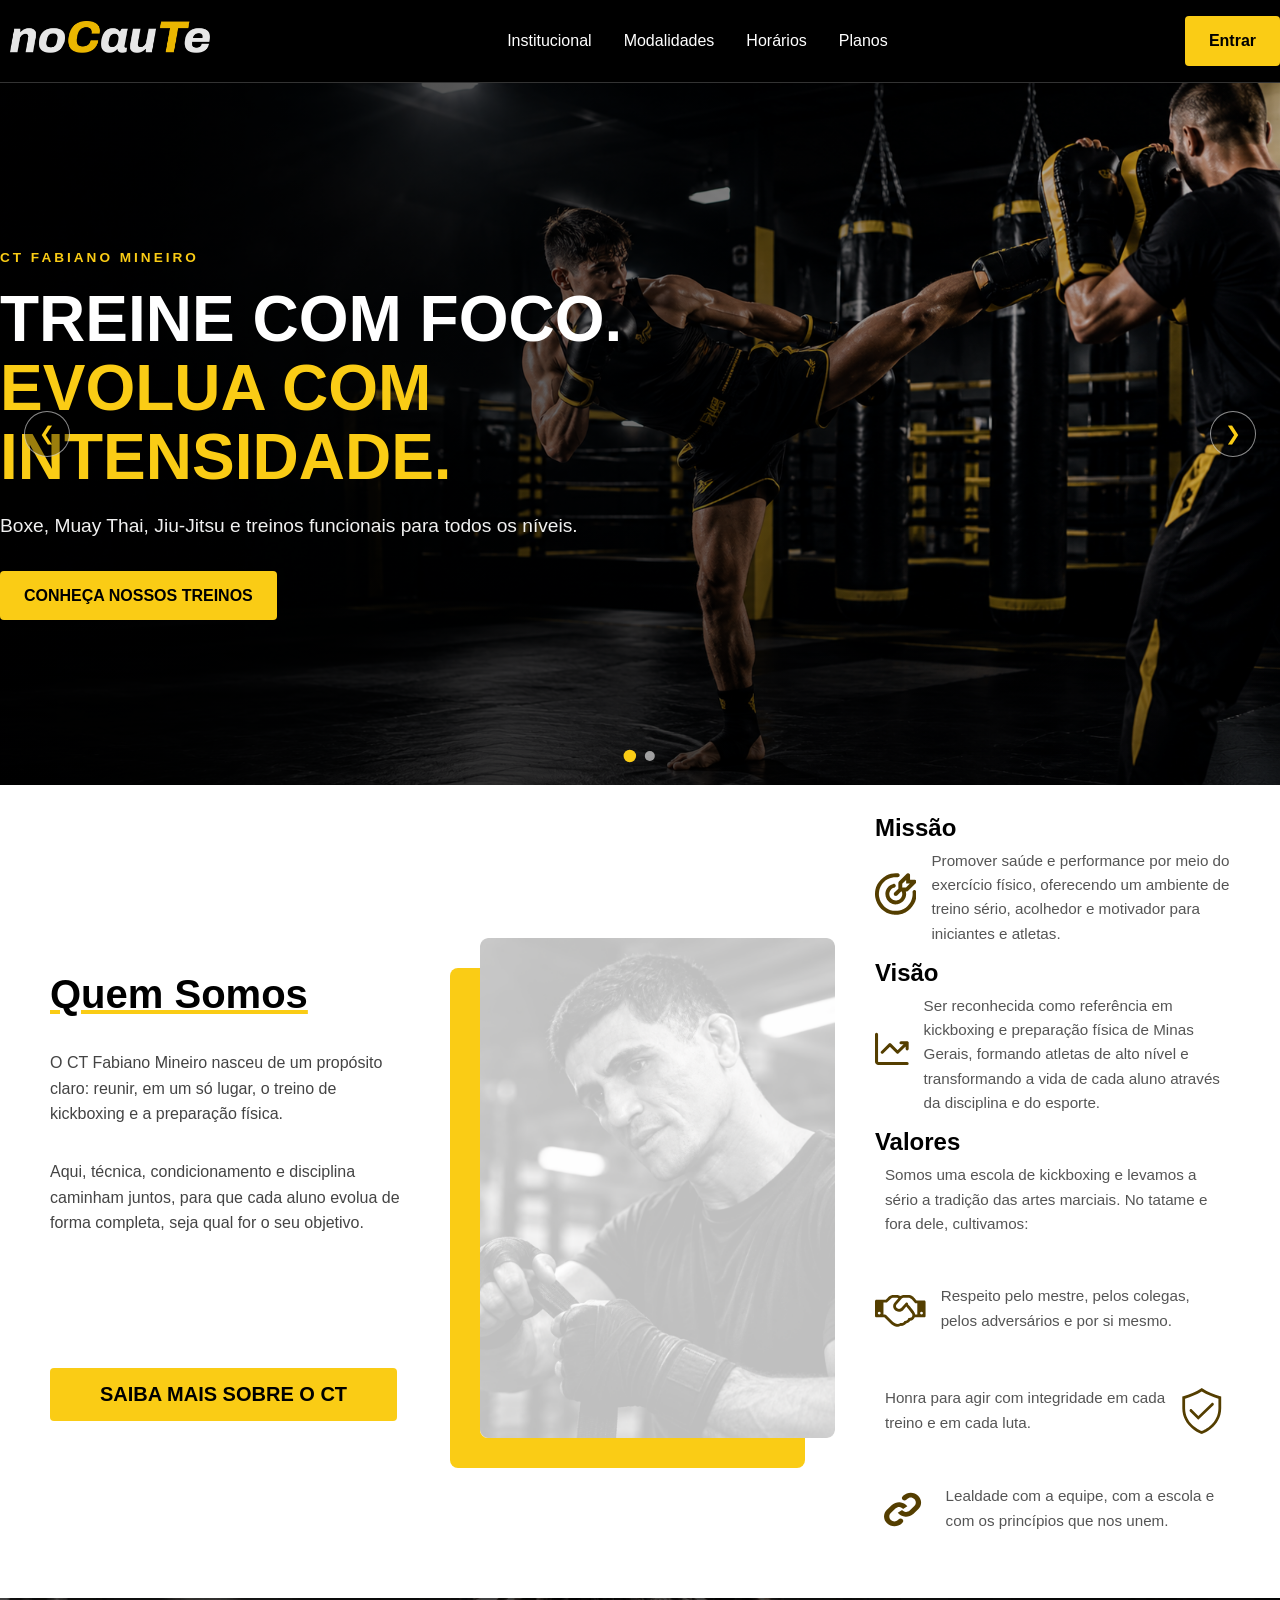
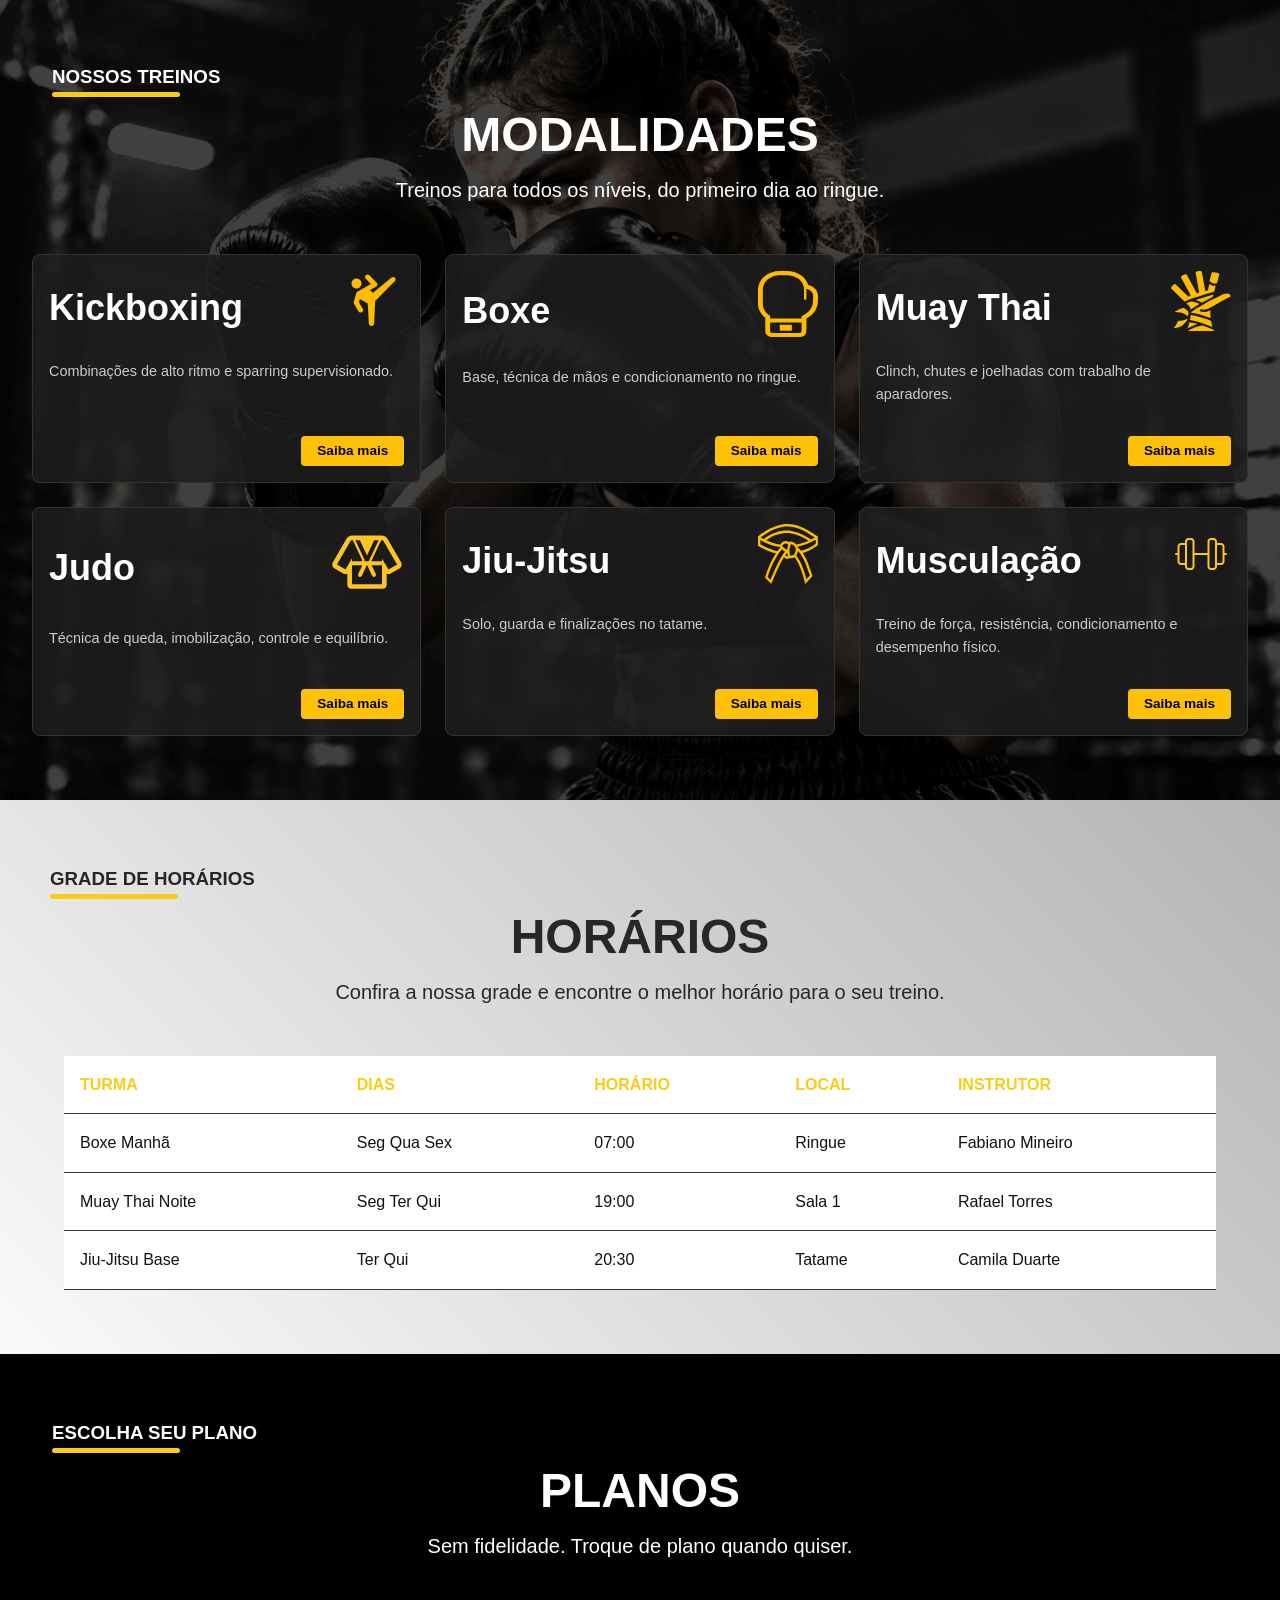
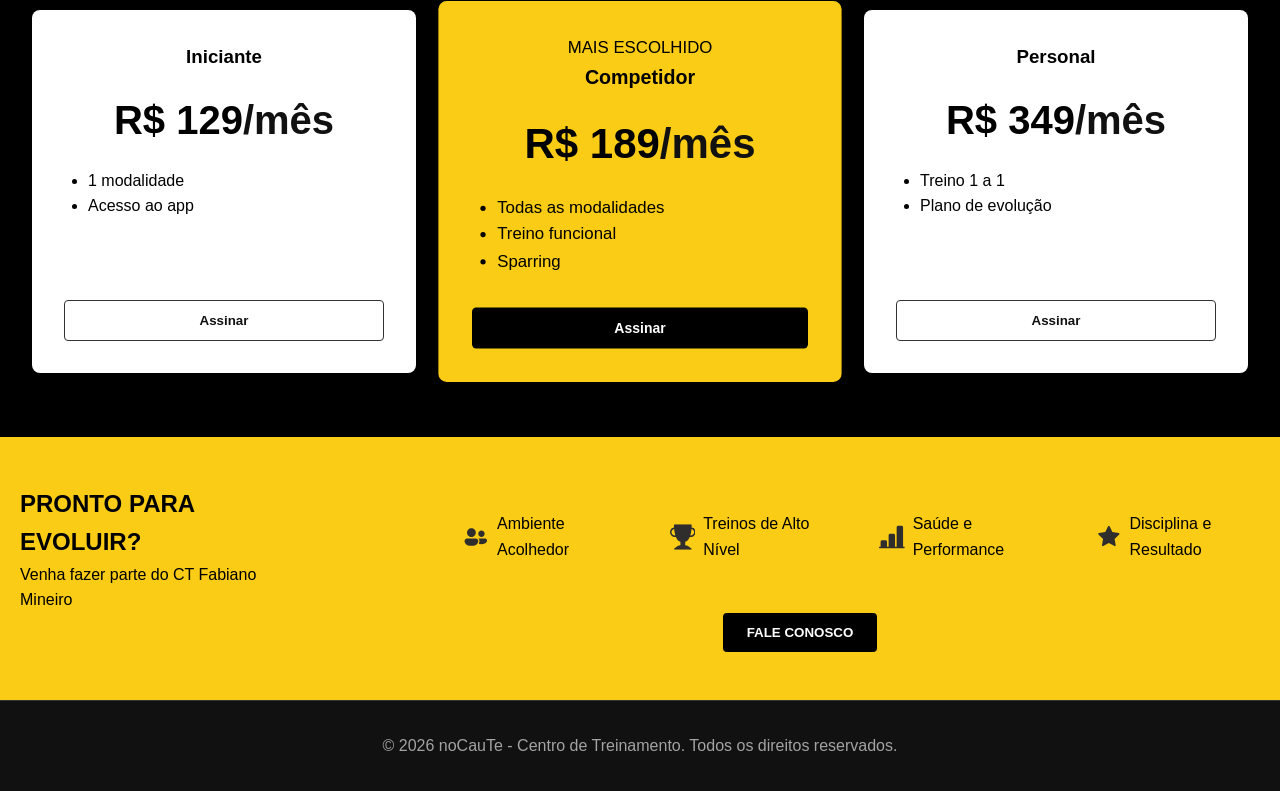
==== commit b18ca8f3: "style: ajustes na parte dos planos" ====
--- a/nocaute/index.html
+++ b/nocaute/index.html
@@ -215,9 +215,10 @@
                 <div class="section-header">
                     <div class="header-topo">
                         <h3 class="subtitulo">NOSSOS TREINOS</h3>
+                        <hr>
                     </div>
                     <h2>MODALIDADES</h2>
-                    <span>Treinos para todos os níveis, do primeiro dia ao ringue.</span>
+                    <p>Treinos para todos os níveis, do primeiro dia ao ringue.</p>
                 </div>
 
                 <div class="cards-grid">
@@ -327,11 +328,14 @@
                 <div class="container content-relative">
                     <div class="section-header">
                         <div class="header-topo">
-                            <h3 class="subtitulo">GRADE DE HORÁRIOS</h3>
-                        </div>
-                        <h2>HORÁRIOS</h2>
-                        <p>Confira a nossa grade e encontre o melhor horário para o seu treino.</p>
-                    </div>
+                            <h3 class="subtitulo sub-titulo-horario" style="color: #272728">GRADE DE HORÁRIOS</h3>
+                            <hr style="margin-left: 50px;">
+                        </div>
+                        <h2 style="color: #272728">HORÁRIOS</h2>
+                        <p style="color: #272728">Confira a nossa grade e encontre o melhor horário para o seu treino.</p>
+                    </div>
+                </div>
+                </div>
                     <div class="table-responsive">
                         <table class="schedule-table">
                             <thead>
@@ -374,13 +378,17 @@
         <section id="planos" class="section bg-dark">
             <div class="container">
                 <div class="section-header">
-                    <h2>ESCOLHA SEU PLANO</h2>
+                    <div class="header-topo">
+                            <h3 class="subtitulo">ESCOLHA SEU PLANO</h3>
+                            <hr>
+                        </div>
+                    <h2>PLANOS</h2>
                     <p>Sem fidelidade. Troque de plano quando quiser.</p>
                 </div>
                 <div class="plans-grid">
                     <div class="plan-card">
                         <h3>Iniciante</h3>
-                        <div class="price">R$ 129<span>/mês</span></div>
+                        <div class="price">R$ 129<span class="tipo-assinatura">/mês</span></div>
                         <ul>
                             <li>1 modalidade</li>
                             <li>Acesso ao app</li>
@@ -390,7 +398,7 @@
                     <div class="plan-card highlight">
                         <div class="badge">MAIS ESCOLHIDO</div>
                         <h3>Competidor</h3>
-                        <div class="price">R$ 189<span>/mês</span></div>
+                        <div class="price">R$ 189<span class="tipo-assinatura">/mês</span></div>
                         <ul>
                             <li>Todas as modalidades</li>
                             <li>Treino funcional</li>
@@ -400,7 +408,7 @@
                     </div>
                     <div class="plan-card">
                         <h3>Personal</h3>
-                        <div class="price">R$ 349<span>/mês</span></div>
+                        <div class="price">R$ 349<span class="tipo-assinatura">/mês</span></div>
                         <ul>
                             <li>Treino 1 a 1</li>
                             <li>Plano de evolução</li>
--- a/nocaute/css/style.css
+++ b/nocaute/css/style.css
@@ -33,12 +33,13 @@
 
 /* Typography & Utils */
 h1, h2, h3 { font-weight: 700; }
-span { color: var(--text-light); }
+span { color: var(--primary-color); }
 .bg-dark { background-color: var(--bg-darker); }
 .section { padding: 4rem 0; }
 .section-header { text-align: center; margin-bottom: 3rem; }
-.section-header h2 { color: var(--text-light); font-size: 2rem; }
-.section-header p { color: var(--primary-color); font-weight: bold; }
+.section-header h2 { color: var(--text-light); font-size: 3rem; }
+.section-header p { color: var(--text-light); font-weight: 450; font-size: 1.25rem;}
+
 
 /* Buttons */
 .btn {
@@ -53,7 +54,7 @@
 }
 .btn:hover { opacity: 0.9; }
 .btn-primary { background-color: var(--primary-color); color: var(--bg-darker); }
-.btn-outline { background-color: transparent; border: 1px solid var(--border-color); color: var(--text-light); }
+.btn-outline { background-color: transparent; border: 1px solid var(--border-color); color: var(--bg-dark); }
 .btn-black { background-color: var(--bg-darker); color: var(--text-light); }
 .btn-block { width: 100%; }
 
@@ -336,6 +337,7 @@
     overflow: hidden; /* Evita que a imagem transborde */
 }
 
+
 /* Faz a tag <img> cobrir toda a secção */
 .bg-img {
     position: absolute;
@@ -372,13 +374,6 @@
 .header-topo {
     text-align: left;
     width: 100%;
-}
-.subtitulo {
-    font-size: 0.9rem;
-    border-bottom: 3px solid #ffc107; /* Linha amarela */
-    display: inline-block;
-    padding-bottom: 5px;
-    margin-bottom: 1.5rem;
 }
 
 /* Grid configurada para 3 colunas em ecrãs grandes */
@@ -505,8 +500,8 @@
 
 .mvv-item h3 {
     color: #000000;
-    font-size: 1.25rem;
-    margin-top: -30px;
+    font-size: 1.5rem;
+    margin-top: -40px;
     position: absolute;
 }
 
@@ -520,7 +515,7 @@
 .btn-saiba-mais{
     background-color: #FACC15;
     color: #000000;
-    padding: 20px 50px;
+    padding: 15px 50px;
     font-size: 20px;
     margin-top: 100px;
 }
@@ -532,7 +527,7 @@
 }
 
 hr{
-    width: 140px;
+    width: 8rem;
     margin-left: 20px;
     height: 5px;
     border-radius: 10px;
@@ -546,6 +541,12 @@
 .grade-horarios{
     background-image: linear-gradient(45deg, #fafafa, #b4b4b4);
 }
+
+.sub-titulo-horario{
+    margin-left: 50px;
+    font-weight: 700;
+}
+
 .table-responsive { overflow-x: auto; }
 .schedule-table { width: 90%; border-collapse: collapse; background: var(--text-light); color: var(--bg-dark); margin: auto;}
 .schedule-table th, .schedule-table td { padding: 1rem; text-align: left; border-bottom: 1px solid var(--border-color); }
@@ -557,6 +558,9 @@
 .plan-card.highlight { background: var(--primary-color); position: relative; transform: scale(1.05); }
 .plan-card .price { font-size: 2.5rem; font-weight: bold; margin: 1rem 0; }
 .plan-card ul { margin-bottom: 2rem; flex-grow: 1; text-align: left; padding-left: 1.5rem; list-style-type: disc;}
+.tipo-assinatura{
+    color: var(--bg-dark)
+}
 
 /* CTA & Footer */
 .cta-section { background-color: var(--primary-color); color: var(--bg-darker); padding: 3rem 0; }
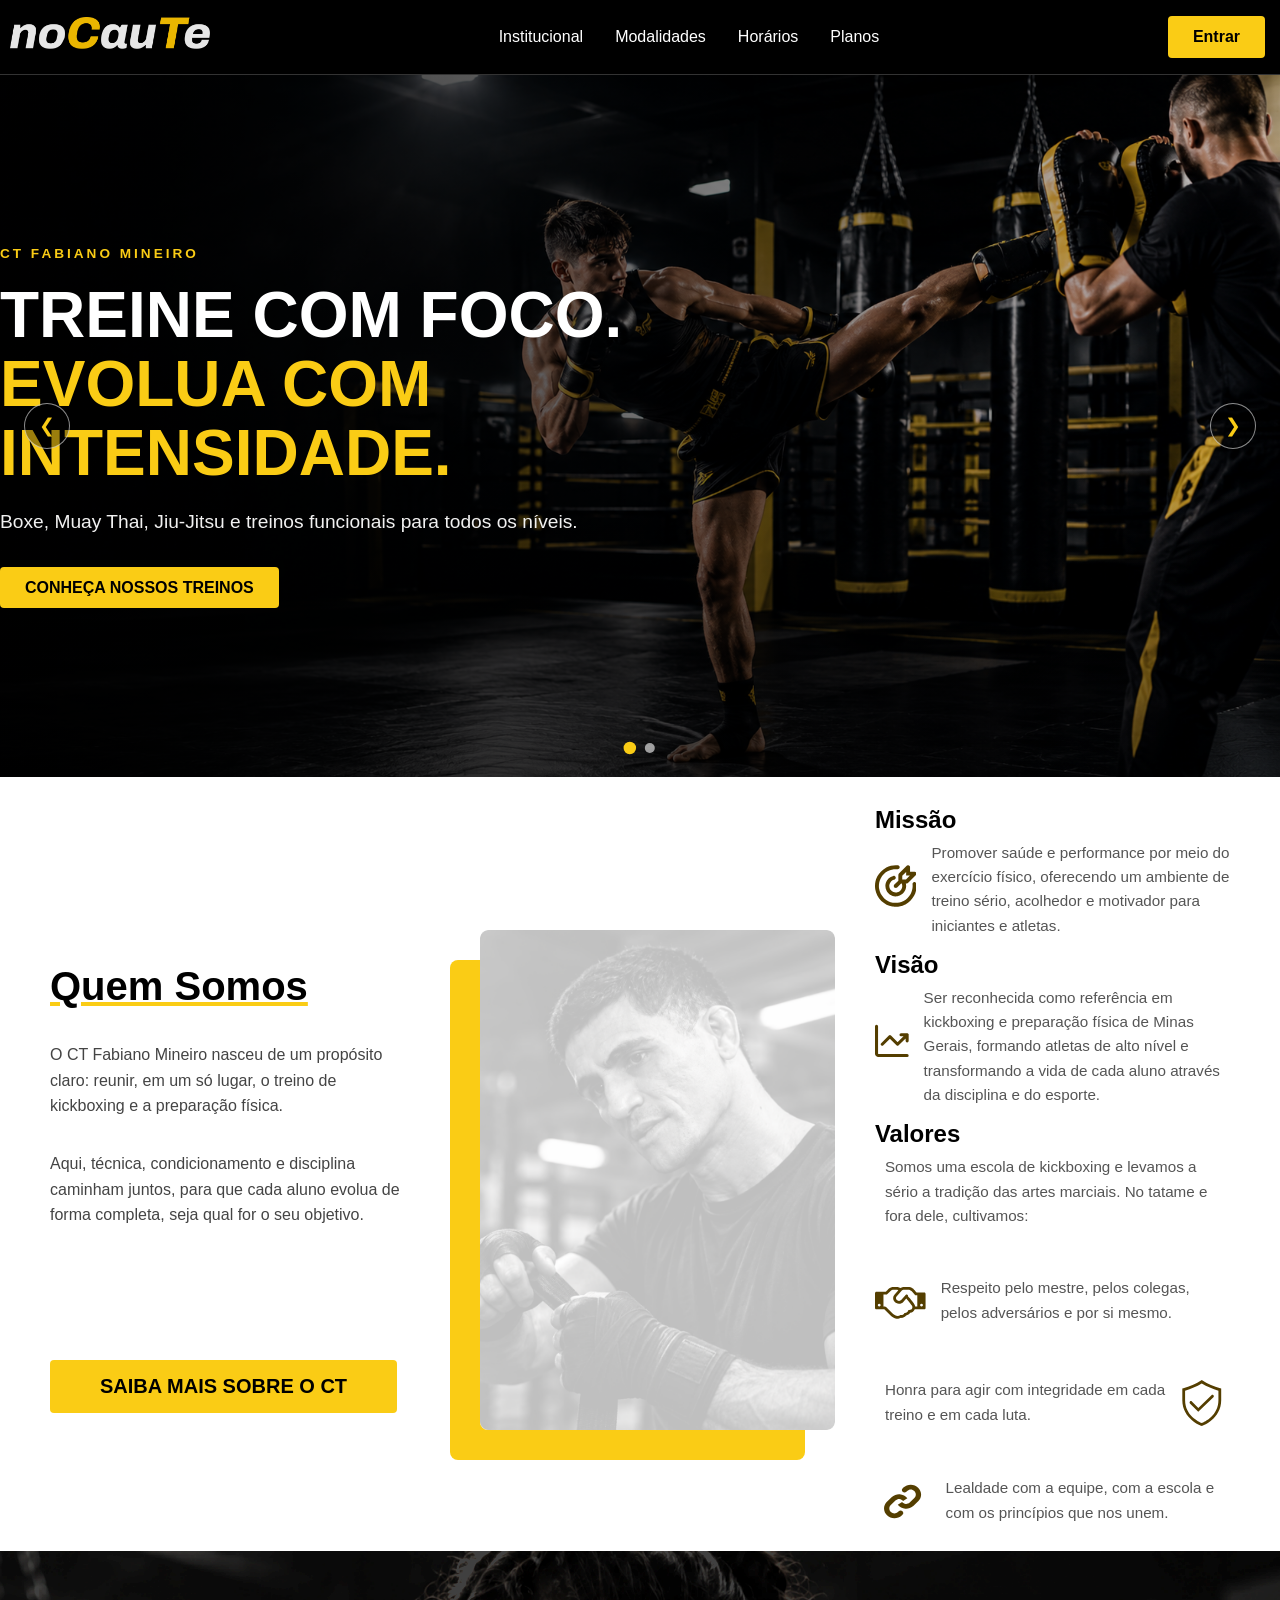
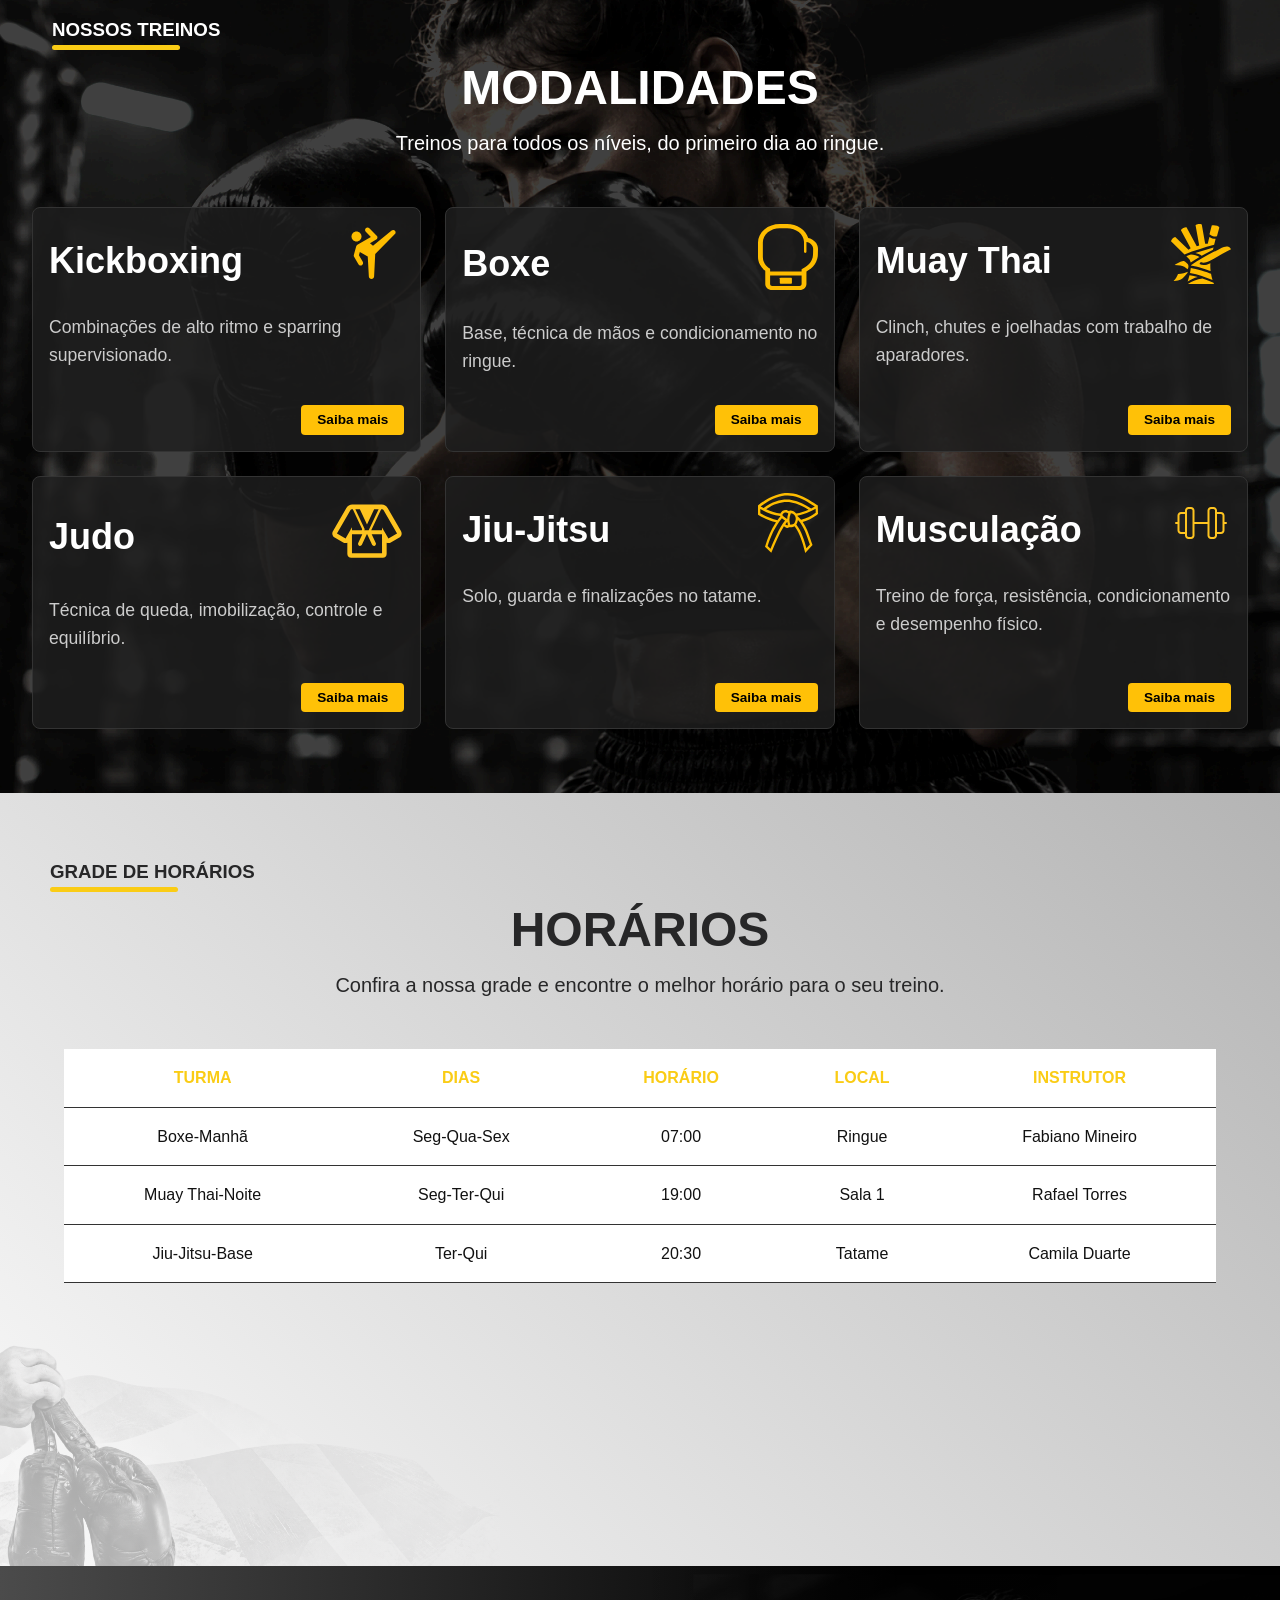
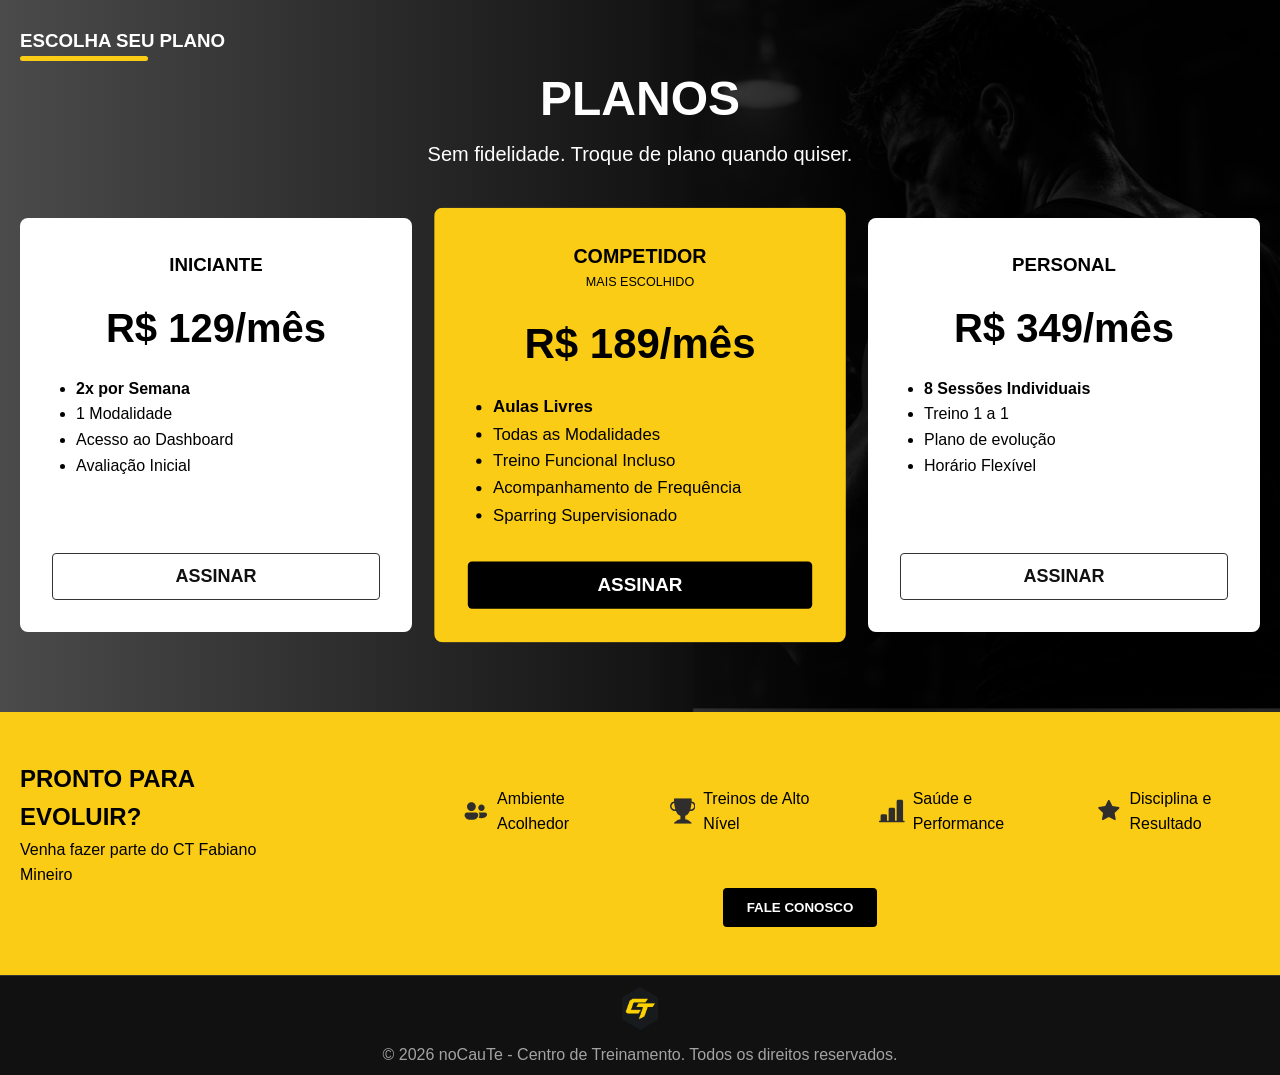
==== commit 32ac54b0: "style: alterações no footer, horários e minucias" ====
--- a/nocaute/index.html
+++ b/nocaute/index.html
@@ -332,91 +332,101 @@
                             <hr style="margin-left: 50px;">
                         </div>
                         <h2 style="color: #272728">HORÁRIOS</h2>
-                        <p style="color: #272728">Confira a nossa grade e encontre o melhor horário para o seu treino.</p>
-                    </div>
-                </div>
-                </div>
-                    <div class="table-responsive">
-                        <table class="schedule-table">
-                            <thead>
-                                <tr>
-                                    <th>TURMA</th>
-                                    <th>DIAS</th>
-                                    <th>HORÁRIO</th>
-                                    <th>LOCAL</th>
-                                    <th>INSTRUTOR</th>
-                                </tr>
-                            </thead>
-                            <tbody>
-                                <tr>
-                                    <td>Boxe Manhã</td>
-                                    <td>Seg Qua Sex</td>
-                                    <td>07:00</td>
-                                    <td>Ringue</td>
-                                    <td>Fabiano Mineiro</td>
-                                </tr>
-                                <tr>
-                                    <td>Muay Thai Noite</td>
-                                    <td>Seg Ter Qui</td>
-                                    <td>19:00</td>
-                                    <td>Sala 1</td>
-                                    <td>Rafael Torres</td>
-                                </tr>
-                                <tr>
-                                    <td>Jiu-Jitsu Base</td>
-                                    <td>Ter Qui</td>
-                                    <td>20:30</td>
-                                    <td>Tatame</td>
-                                    <td>Camila Duarte</td>
-                                </tr>
-                            </tbody>
-                        </table>
-                    </div>
+                        <p style="color: #272728">Confira a nossa grade e encontre o melhor horário para o seu treino.
+                        </p>
+                    </div>
+                </div>
+            </div>
+            <div class="table-responsive">
+                <table class="schedule-table">
+                    <thead>
+                        <tr>
+                            <th>TURMA</th>
+                            <th>DIAS</th>
+                            <th>HORÁRIO</th>
+                            <th>LOCAL</th>
+                            <th>INSTRUTOR</th>
+                        </tr>
+                    </thead>
+                    <tbody>
+                        <tr>
+                            <td>Boxe-Manhã</td>
+                            <td>Seg-Qua-Sex</td>
+                            <td>07:00</td>
+                            <td>Ringue</td>
+                            <td>Fabiano Mineiro</td>
+                        </tr>
+                        <tr>
+                            <td>Muay Thai-Noite</td>
+                            <td>Seg-Ter-Qui</td>
+                            <td>19:00</td>
+                            <td>Sala 1</td>
+                            <td>Rafael Torres</td>
+                        </tr>
+                        <tr>
+                            <td>Jiu-Jitsu-Base</td>
+                            <td>Ter-Qui</td>
+                            <td>20:30</td>
+                            <td>Tatame</td>
+                            <td>Camila Duarte</td>
+                        </tr>
+                    </tbody>
+                </table>
+            </div>
+            <img src="img/bg-horarios.png" alt="" style="display: block; width: 500px;">
         </section>
 
         <!-- Planos -->
-        <section id="planos" class="section bg-dark">
+        <section id="planos" class="section planos">
             <div class="container">
                 <div class="section-header">
                     <div class="header-topo">
-                            <h3 class="subtitulo">ESCOLHA SEU PLANO</h3>
-                            <hr>
-                        </div>
+                        <h3 class="subtitulo">ESCOLHA SEU PLANO</h3>
+                        <hr>
+                    </div>
                     <h2>PLANOS</h2>
                     <p>Sem fidelidade. Troque de plano quando quiser.</p>
                 </div>
                 <div class="plans-grid">
                     <div class="plan-card">
-                        <h3>Iniciante</h3>
+                        <h3>INICIANTE</h3>
                         <div class="price">R$ 129<span class="tipo-assinatura">/mês</span></div>
                         <ul>
-                            <li>1 modalidade</li>
-                            <li>Acesso ao app</li>
+                            <li style="font-weight: 700;">2x por Semana</li>
+                            <li>1 Modalidade</li>
+                            <li>Acesso ao Dashboard</li>
+                            <li>Avaliação Inicial</li>
                         </ul>
-                        <button class="btn btn-outline">Assinar</button>
+                        <button class="btn btn-outline btn-assine">ASSINAR</button>
                     </div>
                     <div class="plan-card highlight">
+                        <h3>COMPETIDOR</h3>
                         <div class="badge">MAIS ESCOLHIDO</div>
-                        <h3>Competidor</h3>
                         <div class="price">R$ 189<span class="tipo-assinatura">/mês</span></div>
                         <ul>
-                            <li>Todas as modalidades</li>
-                            <li>Treino funcional</li>
-                            <li>Sparring</li>
+                            <li style="font-weight: 700;">Aulas Livres</li>
+                            <li>Todas as Modalidades</li>
+                            <li>Treino Funcional Incluso</li>
+                            <li>Acompanhamento de Frequência</li>
+                            <li>Sparring Supervisionado</li>
                         </ul>
-                        <button class="btn btn-black">Assinar</button>
+                        <button class="btn btn-black btn-assine">ASSINAR</button>
+                        
                     </div>
                     <div class="plan-card">
-                        <h3>Personal</h3>
+                        <h3>PERSONAL</h3>
                         <div class="price">R$ 349<span class="tipo-assinatura">/mês</span></div>
                         <ul>
+                            <li style="font-weight: 700;">8 Sessões Individuais</li>
                             <li>Treino 1 a 1</li>
                             <li>Plano de evolução</li>
+                            <li>Horário Flexível</li>
                         </ul>
-                        <button class="btn btn-outline">Assinar</button>
-                    </div>
-                </div>
-            </div>
+                        <button class="btn btn-outline btn-assine">ASSINAR</button>
+                    </div>
+                </div>
+            </div>
+            <img src="img/bg-planos.png" alt="">
         </section>
 
         <!-- CTA -->
@@ -469,6 +479,7 @@
     <!-- Rodapé corrigido e fechado -->
     <footer class="footer">
         <div class="container">
+            <img src="img/icone-nocaute.png" alt="" class="icone">
             <p>&copy; 2026 noCauTe - Centro de Treinamento. Todos os direitos reservados.</p>
         </div>
     </footer>
--- a/nocaute/css/style.css
+++ b/nocaute/css/style.css
@@ -35,7 +35,7 @@
 h1, h2, h3 { font-weight: 700; }
 span { color: var(--primary-color); }
 .bg-dark { background-color: var(--bg-darker); }
-.section { padding: 4rem 0; }
+.section { padding-top: 4rem; }
 .section-header { text-align: center; margin-bottom: 3rem; }
 .section-header h2 { color: var(--text-light); font-size: 3rem; }
 .section-header p { color: var(--text-light); font-weight: 450; font-size: 1.25rem;}
@@ -53,7 +53,7 @@
     transition: opacity 0.3s ease;
 }
 .btn:hover { opacity: 0.9; }
-.btn-primary { background-color: var(--primary-color); color: var(--bg-darker); }
+.btn-primary { background-color: var(--primary-color); color: var(--bg-darker); margin-right: 15px; padding: 8px 25px;}
 .btn-outline { background-color: transparent; border: 1px solid var(--border-color); color: var(--bg-dark); }
 .btn-black { background-color: var(--bg-darker); color: var(--text-light); }
 .btn-block { width: 100%; }
@@ -415,7 +415,7 @@
 }
 
 .card p {
-    font-size: 0.9rem;
+    font-size: 1.1rem;
     color: #cccccc;
     margin-bottom: 30px;
     flex-grow: 1;
@@ -446,14 +446,14 @@
 
 /* Limita a largura máxima do conteúdo para não espalhar em telas ultra-wide */
 #institucional .container {
-    padding: 0 50px;
+    padding: 0px 50px 25px 50px;
 }
 
 .institucional-grid {
     display: grid;
     grid-template-columns: repeat(3, 1fr); /* 3 colunas idênticas */
     gap: 40px;                             /* Espaço maior entre as colunas */
-    align-items: center;                   /* Alinha tudo verticalmente ao centro */
+    align-items: center;                /* Alinha tudo verticalmente ao centro */
 }
 
 
@@ -549,17 +549,72 @@
 
 .table-responsive { overflow-x: auto; }
 .schedule-table { width: 90%; border-collapse: collapse; background: var(--text-light); color: var(--bg-dark); margin: auto;}
-.schedule-table th, .schedule-table td { padding: 1rem; text-align: left; border-bottom: 1px solid var(--border-color); }
-.schedule-table th { color: var(--primary-color); }
+.schedule-table th, .schedule-table td { padding: 1rem; text-align: left; border-bottom: 1px solid var(--border-color); font-weight: 500; text-align: center;}
+.schedule-table th { color: var(--primary-color); font-weight: 700;}
 
 /* Planos */
-.plans-grid { display: grid; grid-template-columns: repeat(auto-fit, minmax(300px, 1fr)); gap: 2rem; }
+/* 1. Configuração da Seção Base */
+.section.planos {
+    position: relative; 
+    /* Mudamos para preto puro (#000000) à direita para casar perfeitamente com o tom escuro da foto */
+    background: linear-gradient(to right, #4B4B4B 0%, #1a1a1a 45%, #000000 70%, #000000 100%); 
+    padding: 60px 0;
+    isolation: isolate; 
+    overflow: hidden; /* Evita que a imagem vaze ou crie barras de rolagem */
+}
+
+/* 2. Suavização da Imagem (O degradê que une o fundo com a foto) */
+.section.planos::before {
+    content: "";
+    position: absolute;
+    top: 0;
+    left: 0;
+    width: 100%;
+    height: 100%;
+    /* Esse degradê cria uma transição suave, eliminando o corte seco da imagem */
+    background: linear-gradient(to right, transparent 50%, rgba(0, 0, 0, 0.5) 70%, transparent 95%);
+    z-index: -1;
+    pointer-events: none;
+}
+
+/* 3. Posicionando a Imagem de Ponta a Ponta */
+.section.planos img {
+    position: absolute;
+    right: 0; 
+    top: 0; /* Alinha pelo topo */
+    bottom: 0; /* Alinha pela base simultaneamente */
+    height: 100% !important; /* Força a imagem a ocupar 100% da altura total da seção */
+    width: auto; 
+    object-fit: cover; 
+    z-index: -2; 
+    
+    /* Aplica uma opacidade e um filtro de mistura para fundir a foto com o fundo escuro */
+    opacity: 0.75;
+    mix-blend-mode: luminosity; 
+}
+
+/* 4. Garantindo que o Container fique visível por cima */
+.section.planos .container {
+    position: relative;
+}
+
+
+.plans-grid { display: grid; grid-template-columns: repeat(auto-fit, minmax(300px, 1fr)); gap: 2rem; margin: 20px;}
 .plan-card { background: var(--text-light); color: var(--bg-darker); padding: 2rem; border-radius: 8px; text-align: center; display: flex; flex-direction: column; }
 .plan-card.highlight { background: var(--primary-color); position: relative; transform: scale(1.05); }
 .plan-card .price { font-size: 2.5rem; font-weight: bold; margin: 1rem 0; }
 .plan-card ul { margin-bottom: 2rem; flex-grow: 1; text-align: left; padding-left: 1.5rem; list-style-type: disc;}
+.plan-card h3{
+    font-weight: 800;
+}
 .tipo-assinatura{
-    color: var(--bg-dark)
+    color: var(--bg-darker);
+}
+.badge{
+    font-size: 12px;
+}
+.btn-assine{
+    font-size: 18px;
 }
 
 /* CTA & Footer */
@@ -588,7 +643,10 @@
     margin-left: 25%;
 }
 
-.footer { text-align: center; padding: 2rem 0; border-top: 1px solid var(--border-color); color: var(--text-muted); }
+.footer { text-align: center; padding: 0.5rem 0; border-top: 1px solid var(--border-color); color: var(--text-muted); display: flex;}
+.icone{
+    width: 50px;
+}
 
 /* --- PÁGINA DE LOGIN --- */
 .login-body { display: flex; justify-content: center; align-items: center; min-height: 100vh; background-color: var(--bg-darker); }
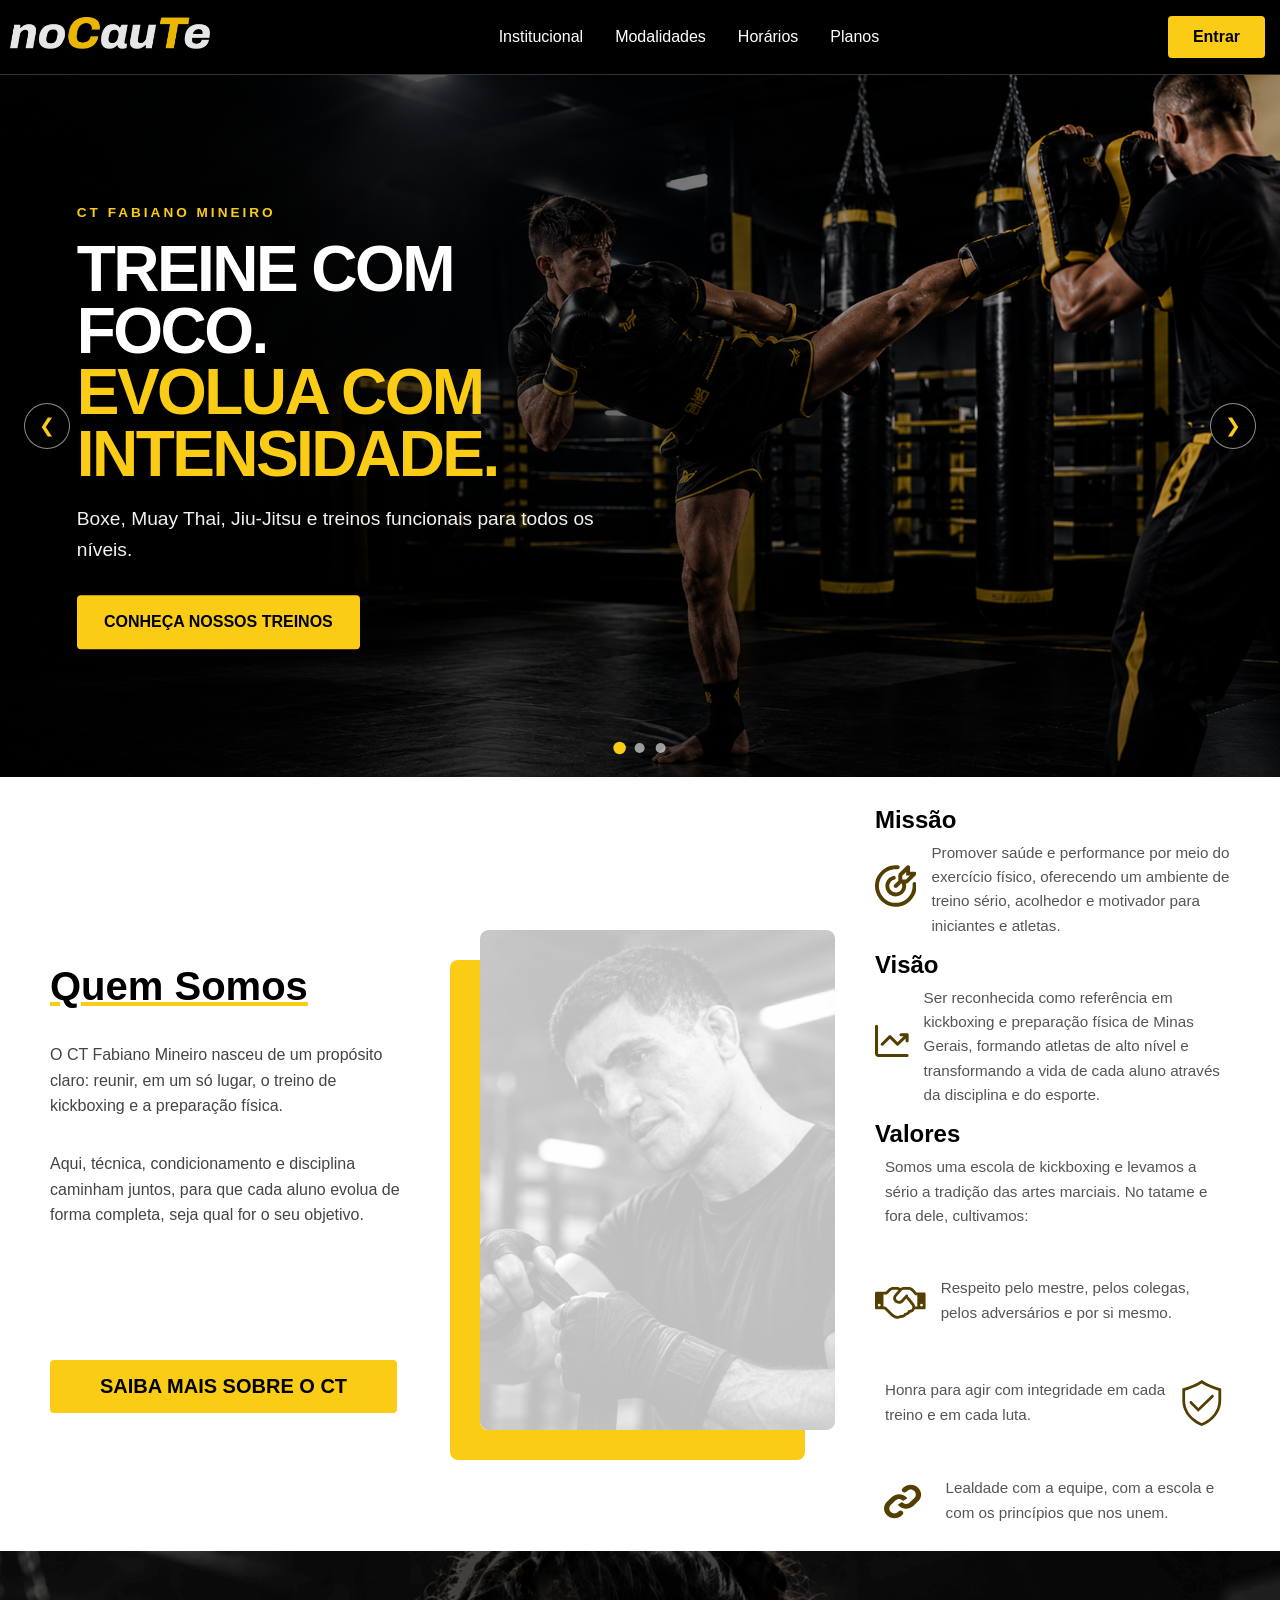
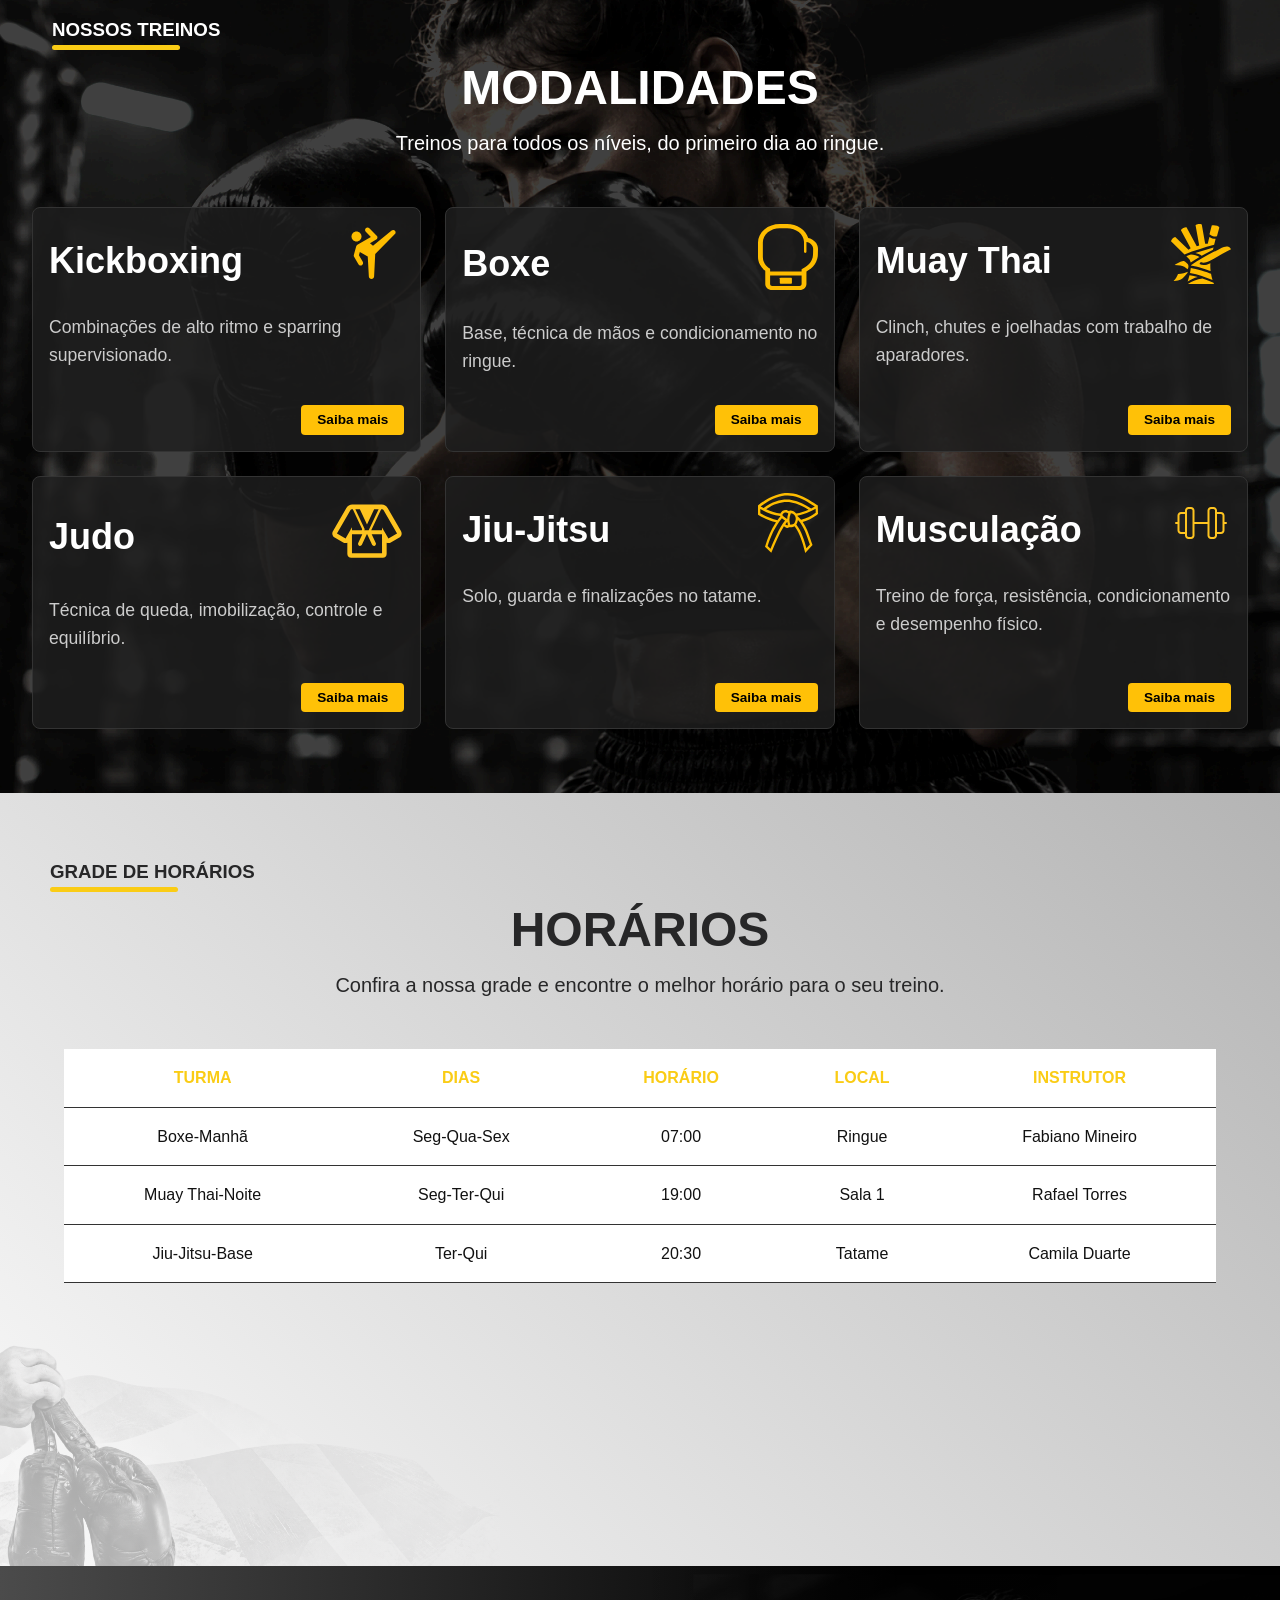
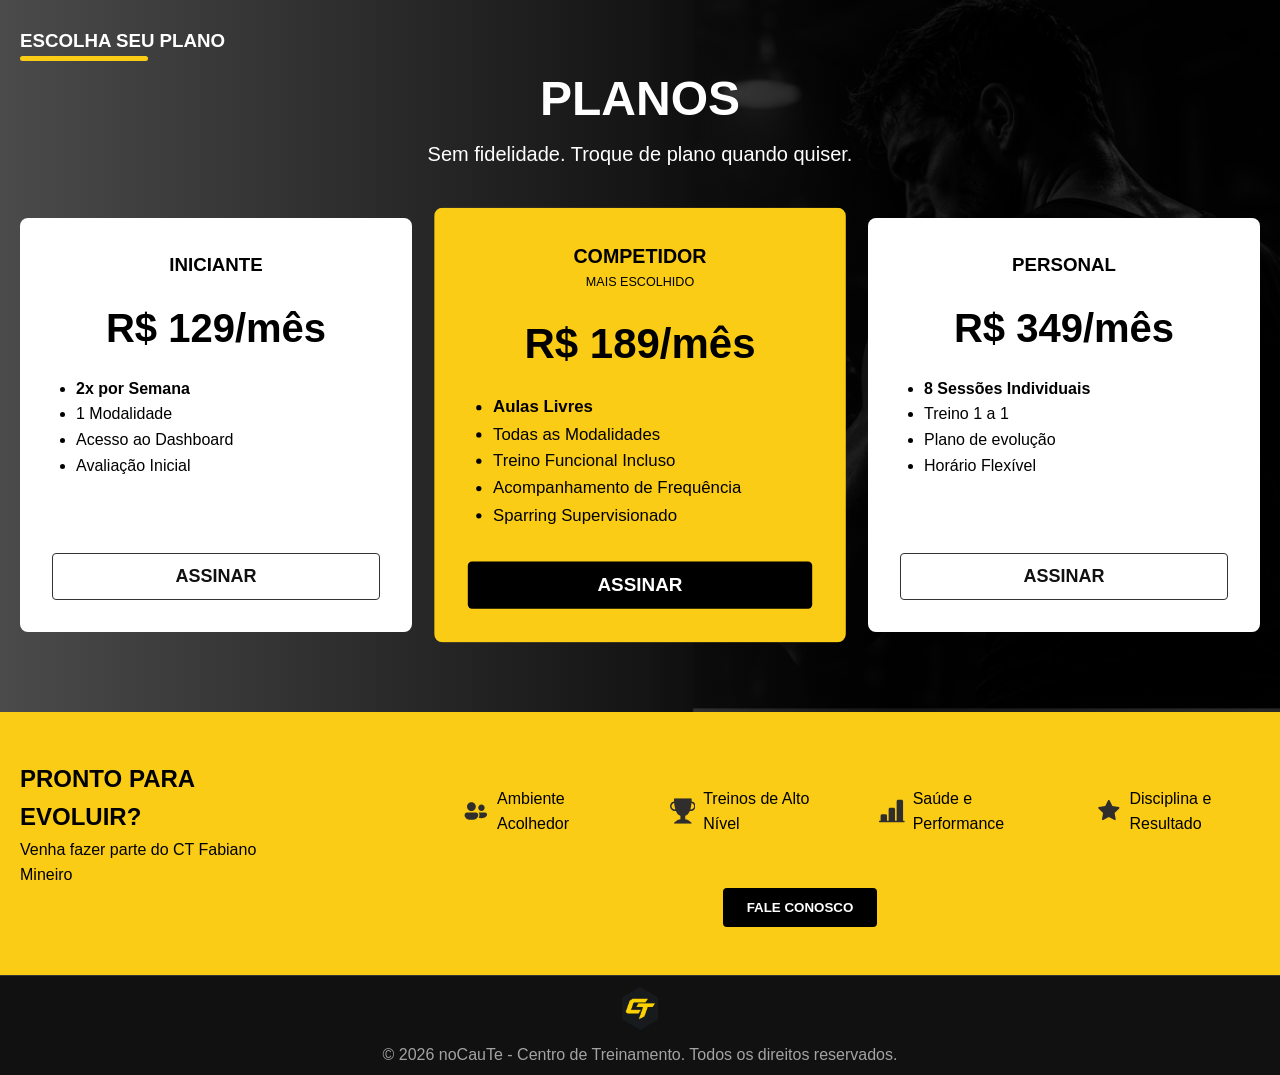
==== commit da114c35: "Atualização do index.html, login.html,  style.css e main.js" ====
--- a/nocaute/index.html
+++ b/nocaute/index.html
@@ -1,488 +1,499 @@
-<!DOCTYPE html>
-<html lang="pt-BR">
-
-<head>
-    <meta charset="UTF-8">
-    <meta name="viewport" content="width=device-width, initial-scale=1.0">
-    <title>noCauTe - Centro de Treinamento</title>
-    <link rel="stylesheet" href="css/style.css">
-</head>
-
-<body>
-    <header class="header">
-        <div class="container header-content">
-            <a href="index.html"><img src="img/logo-nocaute.png" alt="Logo da noCauTe" class="logo"></a>
-            <nav class="nav">
-                <ul class="nav-list">
-                    <li><a href="#institucional">Institucional</a></li>
-                    <li><a href="#modalidades">Modalidades</a></li>
-                    <li><a href="#horarios">Horários</a></li>
-                    <li><a href="#planos">Planos</a></li>
-                </ul>
-            </nav>
-            <a href="login.html" class="btn btn-primary">Entrar</a>
-        </div>
-    </header>
-
-    <main>
-        <!-- Hero com carrossel de imagens -->
-        <section class="hero" aria-label="Destaques do centro de treinamento">
-            <div class="hero-carousel" id="heroCarousel">
-
-
-                <!-- Imagem 1: Kickboxing -->
-                <div class="hero-slide active" aria-hidden="false">
-                    <img src="img/kickboxing.png" alt="Atleta treinando kickboxing com chute em aparador"
-                        fetchpriority="high">
-                </div>
-
-
-                <!-- Imagem 2: Boxe -->
-                <div class="hero-slide" aria-hidden="true">
-                    <img src="img/boxe.png" alt="Atleta treinando boxe e golpeando um saco de pancadas" loading="lazy">
-                </div>
-
-
-                <!-- Camada escura sobre as imagens -->
-                <div class="hero-overlay"></div>
-
-
-                <!-- Textos e botão sobre o carrossel -->
-                <div class="container hero-content">
-                    <p class="hero-eyebrow">CT FABIANO MINEIRO</p>
-
-
-                    <h1>
-                        Treine com foco.<br>
-                        <span>Evolua com intensidade.</span>
-                    </h1>
-
-
-                    <p>
-                        Boxe, Muay Thai, Jiu-Jitsu e treinos funcionais para todos os níveis.
-                    </p>
-
-
-                    <a href="#modalidades" class="btn btn-primary">
-                        Conheça nossos treinos
-                    </a>
-                </div>
-
-
-                <!-- Botão para voltar à imagem anterior -->
-                <button class="hero-control hero-prev" type="button" aria-label="Foto anterior">
-                    <span aria-hidden="true">&#10094;</span>
-                </button>
-
-
-                <!-- Botão para avançar à próxima imagem -->
-                <button class="hero-control hero-next" type="button" aria-label="Próxima foto">
-                    <span aria-hidden="true">&#10095;</span>
-                </button>
-
-
-                <!-- Indicadores das imagens -->
-                <div class="hero-dots" role="group" aria-label="Selecionar foto do carrossel">
-
-
-                    <button class="hero-dot active" type="button" aria-label="Mostrar foto 1: Kickboxing"
-                        aria-current="true"></button>
-
-
-                    <button class="hero-dot" type="button" aria-label="Mostrar foto 2: Boxe"
-                        aria-current="false"></button>
-                </div>
-
-
-            </div>
-        </section>
-
-        <!-- Institucional (Corrigido para 3 colunas) -->
-        <section id="institucional" class="section">
-            <div class="container institucional-grid">
-
-                <!-- 1. LADO ESQUERDO: Quem Somos -->
-                <div class="institucional-text">
-                    <h2 class="quem-somos">Quem Somos</h2>
-                    <p>O CT Fabiano Mineiro nasceu de um propósito claro: reunir, em um só lugar, o treino de kickboxing
-                        e a preparação física.</p>
-                    <p> Aqui, técnica, condicionamento e disciplina caminham juntos, para que cada aluno evolua de forma
-                        completa, seja qual for o seu objetivo.</p>
-                    <button class="btn btn-saiba-mais">SAIBA MAIS SOBRE O CT</button>
-                </div>
-
-                <!-- 2. MEIO: Imagem -->
-                <div class="institucional-img">
-                    <img src="img/img-fabiano-mvv.png" alt="CT Fabiano Mineiro">
-                </div>
-
-                <!-- 3. LADO DIREITO: Missão, Visão e Valores -->
-                <div class="mvv">
-                    <div class="mvv-item">
-                        <h3>Missão</h3>
-                        <svg width="140" height="90" viewBox="0 0 73 73" fill="none" xmlns="http://www.w3.org/2000/svg">
-                            <path
-                                d="M19.8835 4.00127C26.1705 0.786925 33.2548 -0.53485 40.2779 0.196146C41.1806 0.289925 42.0091 0.738458 42.5811 1.44307C43.153 2.14769 43.4217 3.05067 43.3279 3.95336C43.2341 4.85606 42.7856 5.68453 42.081 6.25653C41.3764 6.82852 40.4734 7.09717 39.5707 7.0034C33.8641 6.40987 28.1078 7.48442 22.9997 10.0968L21.9868 10.6351C16.9841 13.4427 12.9031 17.641 10.2384 22.7212L9.72739 23.7478C7.09168 29.2801 6.23451 35.493 7.27374 41.5323C8.31297 47.5716 11.1976 53.1407 15.5309 57.4738L16.3521 58.2676C20.5638 62.1664 25.8161 64.7593 31.4723 65.7319L32.6038 65.9007C38.2921 66.6542 44.077 65.7413 49.2569 63.2727L50.2789 62.7617C55.5328 60.0051 59.8392 55.7359 62.6412 50.506C65.4432 45.2762 66.6121 39.326 65.9967 33.4248L69.4003 33.0735L72.8039 32.7176C73.5605 39.98 72.1215 47.3024 68.6729 53.7384C65.2243 60.1744 59.9247 65.4282 53.459 68.8207L52.1997 69.4503C45.8249 72.4885 38.7056 73.6122 31.7049 72.6851L30.3088 72.4707C23.3511 71.2741 16.8897 68.0854 11.7075 63.291L10.6946 62.3146C5.36007 56.9823 1.80846 50.1283 0.528199 42.6951C-0.752058 35.2619 0.301922 27.6147 3.5452 20.805L4.17939 19.5457C7.46026 13.2932 12.4843 8.12654 18.6425 4.67196L19.8835 4.00127ZM55.7539 1.00371C56.2324 0.525757 56.8419 0.200339 57.5053 0.068554C58.1686 -0.063231 58.8562 0.00452831 59.4811 0.263274C60.106 0.52202 60.6402 0.960146 61.0162 1.52232C61.3923 2.08449 61.5933 2.74549 61.5939 3.42183V11.4062H69.5783L70.0893 11.4518C70.6715 11.5406 71.2209 11.7781 71.6845 12.1414C72.148 12.5048 72.5099 12.9816 72.7352 13.5257C72.9604 14.0699 73.0415 14.663 72.9704 15.2476C72.8993 15.8322 72.6786 16.3886 72.3294 16.863L71.9964 17.2508L58.3089 30.9383C57.6678 31.5802 56.798 31.9412 55.8908 31.942H54.157C54.7018 34.0308 54.8718 36.1996 54.6589 38.3478L54.4581 39.7393C53.8326 43.2104 52.2147 46.4258 49.8001 48.9966C47.3856 51.5675 44.2778 53.3836 40.8528 54.2253L39.4703 54.5081C36.2268 55.0426 32.8991 54.6911 29.8389 53.4907L28.5477 52.9295C25.5877 51.4958 23.0702 49.2888 21.2614 46.542L20.5314 45.3375C18.7071 42.0426 17.9469 38.2639 18.3551 34.5198L18.5649 33.1237C19.1743 29.893 20.645 26.8869 22.8218 24.423L23.7936 23.401C26.1532 21.1136 29.0867 19.5057 32.2844 18.7473L32.6311 18.6788C33.5042 18.5586 34.3899 18.7799 35.1039 19.2965C35.8178 19.8132 36.3049 20.5853 36.4637 21.4522C36.6225 22.319 36.4407 23.2137 35.9562 23.9499C35.4718 24.686 34.722 25.2069 33.863 25.404L33.0189 25.6366C31.3451 26.1736 29.8179 27.0902 28.5568 28.3148L27.95 28.949C26.5813 30.4911 25.6688 32.3755 25.2901 34.3875L25.1578 35.2635C24.9024 37.6037 25.3773 39.9656 26.5174 42.0251L26.9736 42.778C28.1046 44.493 29.6778 45.8707 31.527 46.7656L32.3346 47.1215C34.2478 47.8732 36.3287 48.0939 38.3571 47.7602L39.2194 47.5777C41.36 47.052 43.3025 45.9172 44.8118 44.3108C46.3211 42.7043 47.3325 40.6949 47.7239 38.5257L47.8471 37.6588C48.0447 35.7061 47.7351 33.7355 46.9483 31.9375H45.8989L38.9183 38.9181C38.605 39.2543 38.2272 39.5239 37.8075 39.711C37.3877 39.898 36.9346 39.9986 36.4751 40.0067C36.0157 40.0148 35.5593 39.9302 35.1332 39.7581C34.7071 39.586 34.3201 39.3299 33.9951 39.0049C33.6702 38.68 33.4141 38.293 33.242 37.8669C33.0699 37.4408 32.9853 36.9844 32.9934 36.5249C33.0015 36.0655 33.1021 35.6124 33.2891 35.1926C33.4762 34.7729 33.7458 34.3951 34.082 34.0818L41.0626 27.1012V17.1093C41.0626 16.2014 41.4231 15.33 42.0664 14.6912L55.7539 1.00371ZM69.0444 29.6699C69.4914 29.6231 69.9432 29.6649 70.3741 29.7927C70.8049 29.9206 71.2064 30.132 71.5555 30.4151C71.9046 30.6981 72.1945 31.0471 72.4088 31.4422C72.623 31.8372 72.7573 32.2707 72.8039 32.7176L65.9967 33.4248C65.9035 32.5229 66.1722 31.6208 66.7436 30.9167C67.3151 30.2127 68.1426 29.7642 69.0444 29.6699ZM47.9064 18.5283V25.0937H54.4764L61.3201 18.25H54.7501V11.68L47.9064 18.5283Z"
-                                fill="#543E00" />
-                        </svg>
-
-                        <p>Promover saúde e performance por meio do exercício físico, oferecendo um ambiente de treino
-                            sério, acolhedor e motivador para iniciantes e atletas.</p>
-                    </div>
-
-                    <div class="mvv-item">
-                        <h3>Visão</h3>
-                        <svg width="140" height="110" viewBox="0 0 77 74" fill="none"
-                            xmlns="http://www.w3.org/2000/svg">
-                            <path
-                                d="M3.5 3.5V65.8878C3.5 67.0289 3.96094 68.1233 4.78141 68.9302C5.60188 69.7371 6.71468 70.1904 7.875 70.1904H73.5M16.625 44.3747L34.125 27.1643L51.625 44.3747L73.5 22.8617M73.5 36.6602V22.8617H59.4694"
-                                stroke-width="7" stroke-linecap="round" stroke-linejoin="round" stroke="#543E00" />
-                        </svg>
-
-                        <p>Ser reconhecida como referência em kickboxing e preparação física de Minas Gerais, formando
-                            atletas de alto nível e transformando a vida de cada aluno através da disciplina e do
-                            esporte.</p>
-                    </div>
-
-                    <div class="mvv-item">
-                        <h3>Valores</h3>
-                        <p>Somos uma escola de kickboxing e levamos a sério a tradição das artes marciais. No tatame e
-                            fora dele, cultivamos:</p>
-                    </div>
-                    <div class="mvv-item">
-                        <svg width="85" height="54" viewBox="0 0 85 54" fill="none" xmlns="http://www.w3.org/2000/svg">
-                            <g clip-path="url(#clip0_2094_103)">
-                                <path
-                                    d="M7.08333 32.8696C8.06713 32.8696 8.75579 32.4783 9.14931 31.6957C9.54282 30.913 9.54282 30.1304 9.14931 29.3478C8.75579 28.5652 8.06713 28.1739 7.08333 28.1739C6.09954 28.1739 5.41088 28.5652 5.01736 29.3478C4.62384 30.1304 4.62384 30.913 5.01736 31.6957C5.41088 32.4783 6.09954 32.8696 7.08333 32.8696ZM61.4258 30.7418C61.1798 30.4239 60.7064 29.8125 60.0054 28.9076C59.3045 28.0027 58.7941 27.3424 58.4744 26.9266C58.1547 26.5109 57.6874 25.9117 57.0725 25.1291C56.4576 24.3465 55.935 23.6984 55.5046 23.1848C55.0741 22.6712 54.5761 22.0965 54.0104 21.4606C53.4447 20.8247 52.8913 20.2255 52.3503 19.663L47.7387 24.7989C45.6973 27.0978 43.1333 28.2228 40.0467 28.1739C36.96 28.125 34.4329 26.9266 32.4653 24.5788C31.0634 22.8913 30.3686 20.9592 30.3809 18.7826C30.3932 16.606 31.1126 14.6861 32.5391 13.0231L39.069 5.46603C38.5279 5.19701 37.9008 4.99524 37.1875 4.86073C36.4742 4.72622 35.8901 4.65285 35.4351 4.64062C34.9801 4.6284 34.2853 4.63451 33.3507 4.65897C32.4161 4.68342 31.8135 4.69565 31.543 4.69565C29.2802 4.69565 27.3372 5.50272 25.714 7.11685L19.885 12.913H14.1667V32.8696C14.2896 32.8696 14.5479 32.8634 14.9414 32.8512C15.3349 32.839 15.6055 32.839 15.753 32.8512C15.9006 32.8634 16.1404 32.8879 16.4724 32.9246C16.8045 32.9613 17.0566 33.0163 17.2287 33.0897C17.4009 33.163 17.6161 33.267 17.8743 33.4015C18.1326 33.536 18.3601 33.7011 18.5569 33.8967L29.5139 44.6087C32.3423 47.3234 35.1338 48.6807 37.8885 48.6807C39.8069 48.6807 41.344 48.106 42.5 46.9565C43.9019 47.4457 45.2854 47.3478 46.6504 46.663C48.0154 45.9783 48.907 44.9389 49.3251 43.5448C51.1451 43.6916 52.7069 43.1535 54.0104 41.9307C54.5023 41.4905 54.945 40.9341 55.3385 40.2615C55.7321 39.589 55.9042 38.9715 55.855 38.409C56.101 38.6535 56.6298 38.7758 57.4414 38.7758C58.499 38.7758 59.4459 38.519 60.2821 38.0054C61.1183 37.4918 61.7271 36.8438 62.1083 36.0611C62.4895 35.2785 62.6371 34.4042 62.551 33.4382C62.4649 32.4721 62.0898 31.5734 61.4258 30.7418ZM67.2917 32.8696H70.8333V14.087H67.4023L61.6102 7.4837C59.987 5.625 57.9087 4.69565 55.3754 4.69565H49.2144C47.0255 4.69565 45.23 5.51495 43.8281 7.15353L36.1176 16.0679C35.429 16.875 35.0846 17.7921 35.0846 18.8193C35.0846 19.8465 35.4167 20.7636 36.0807 21.5707C37.1383 22.8179 38.491 23.4538 40.1389 23.4783C41.7867 23.5027 43.1518 22.9035 44.2339 21.6807L51.3542 13.6834C51.969 13.1209 52.627 12.858 53.3279 12.8947C54.0289 12.9314 54.6068 13.2615 55.0619 13.8852C55.5169 14.5088 55.6214 15.1997 55.3754 15.9579C55.769 16.4226 56.4576 17.1929 57.4414 18.269C58.4252 19.3451 59.1631 20.1766 59.6549 20.7636C60.3682 21.644 61.3827 22.9341 62.6986 24.6338C64.0144 26.3336 64.8076 27.3668 65.0781 27.7337C66.3571 29.3478 67.0949 31.0598 67.2917 32.8696ZM77.9167 32.8696C78.9005 32.8696 79.5891 32.4783 79.9826 31.6957C80.3762 30.913 80.3762 30.1304 79.9826 29.3478C79.5891 28.5652 78.9005 28.1739 77.9167 28.1739C76.9329 28.1739 76.2442 28.5652 75.8507 29.3478C75.4572 30.1304 75.4572 30.913 75.8507 31.6957C76.2442 32.4783 76.9329 32.8696 77.9167 32.8696ZM85 11.7391V35.2174C85 35.8533 84.7663 36.4035 84.299 36.8682C83.8317 37.3329 83.2784 37.5652 82.6389 37.5652H66.6276C65.9635 39.1549 64.9552 40.4572 63.6024 41.4721C62.2497 42.4871 60.7125 43.1168 58.9909 43.3614C58.1793 44.5353 57.1893 45.5319 56.0211 46.3512C54.8528 47.1705 53.5923 47.7269 52.2396 48.0204C51.2066 49.3166 49.9215 50.3132 48.3843 51.0102C46.8472 51.7072 45.2669 52.0068 43.6437 51.909C42.168 52.7405 40.6185 53.2235 38.9952 53.358C37.372 53.4925 35.804 53.3213 34.2915 52.8444C32.7789 52.3675 31.3401 51.7133 29.975 50.8818C28.61 50.0503 27.3372 49.0598 26.1567 47.9103L15.5686 37.5652H2.36111C1.72164 37.5652 1.16826 37.3329 0.700955 36.8682C0.233652 36.4035 0 35.8533 0 35.2174V10.5652C0 9.92935 0.233652 9.37908 0.700955 8.9144C1.16826 8.44973 1.72164 8.21739 2.36111 8.21739H17.8928C18.2371 7.875 18.8151 7.28804 19.6267 6.45652C20.4384 5.625 21.0225 5.03804 21.3791 4.69565C21.7358 4.35326 22.2768 3.86413 23.0024 3.22826C23.7279 2.59239 24.349 2.13383 24.8655 1.85258C25.3819 1.57133 26.0091 1.25951 26.747 0.91712C27.4848 0.574728 28.2473 0.336277 29.0343 0.201766C29.8213 0.0672554 30.6576 0 31.543 0H35.8594C38.2943 0 40.5201 0.684783 42.5369 2.05435C44.5537 0.684783 46.7795 0 49.2144 0H55.3754C56.2363 0 57.0602 0.0733696 57.8472 0.220109C58.6343 0.366848 59.3291 0.544158 59.9316 0.752038C60.5342 0.959918 61.1675 1.28397 61.8316 1.72418C62.4957 2.1644 63.0429 2.54348 63.4733 2.86141C63.9037 3.17935 64.4325 3.66236 65.0597 4.31046C65.6869 4.95856 66.1665 5.47215 66.4985 5.85122C66.8305 6.2303 67.3347 6.81726 68.0111 7.61209C68.6874 8.40693 69.1978 9 69.5421 9.3913H82.6389C83.2784 9.3913 83.8317 9.62364 84.299 10.0883C84.7663 10.553 85 11.1033 85 11.7391Z"
-                                    fill="#543E00" />
-                            </g>
-                            <defs>
-                                <clipPath id="clip0_2094_103">
-                                    <rect width="85" height="54" fill="white" />
-                                </clipPath>
-                            </defs>
-                        </svg>
-                        <p>Respeito pelo mestre, pelos colegas, pelos adversários e por si mesmo.</p>
-                    </div>
-
-                    <div class="mvv-item">
-                        <p>Honra para agir com integridade em cada treino e em cada luta.</p>
-                        <svg width="84" height="50" viewBox="0 0 84 84" fill="none" xmlns="http://www.w3.org/2000/svg">
-                            <g clip-path="url(#clip0_2094_105)">
-                                <path
-                                    d="M72.9168 17.2667C67.63 15.8535 62.4647 14.0199 57.4702 11.7833C52.5572 9.6521 47.8145 7.14813 43.2835 4.29333L42.0002 3.5L40.7402 4.31667C36.2092 7.17146 31.4665 9.67543 26.5535 11.8067C21.5507 14.0364 16.3776 15.8622 11.0835 17.2667L9.3335 17.71V37.17C9.3335 68.4133 40.9035 80.1033 41.2068 80.22L42.0002 80.5L42.7935 80.22C43.1202 80.22 74.6668 68.4367 74.6668 37.17V17.71L72.9168 17.2667ZM70.0002 37.17C70.0002 62.8367 46.6668 73.5933 42.0002 75.5067C37.3335 73.5933 14.0002 62.8133 14.0002 37.17V21.3267C18.9224 19.9119 23.7406 18.1577 28.4202 16.0767C33.1009 14.0552 37.6381 11.7164 42.0002 9.07667C46.3622 11.7164 50.8994 14.0552 55.5802 16.0767C60.2598 18.1577 65.078 19.9119 70.0002 21.3267V37.17Z"
-                                    fill="#543E00" />
-                                <path
-                                    d="M25.3867 39.3634C24.9403 38.9811 24.3662 38.7814 23.7789 38.8041C23.1917 38.8267 22.6346 39.0702 22.2191 39.4857C21.8035 39.9013 21.5601 40.4583 21.5374 41.0456C21.5147 41.6328 21.7145 42.207 22.0967 42.6534L36.0967 56.6534L61.6 32.13C62.0456 31.6969 62.3008 31.1044 62.3096 30.483C62.3183 29.8617 62.0799 29.2623 61.6467 28.8167C61.2135 28.3712 60.6211 28.1159 59.9997 28.1072C59.3783 28.0984 58.7789 28.3369 58.3334 28.77L36.2367 50.2134L25.3867 39.3634Z"
-                                    fill="#543E00" />
-                            </g>
-                            <defs>
-                                <clipPath id="clip0_2094_105">
-                                    <rect width="84" height="84" fill="white" />
-                                </clipPath>
-                            </defs>
-                        </svg>
-
-                    </div>
-                    <div class="mvv-item">
-                        <svg width="97" height="50" viewBox="0 0 97 97" fill="none" xmlns="http://www.w3.org/2000/svg">
-                            <path
-                                d="M42.5177 35.6C45.4465 35.804 48.2829 36.6018 50.8366 37.9331C53.3852 39.2596 55.5844 41.0779 57.2955 43.2579L48.92 48.6245C48.0723 47.5416 46.9772 46.6353 45.7086 45.9667C44.5024 45.3326 43.1529 44.9531 41.7612 44.8567C40.3694 44.7603 38.9715 44.9495 37.6723 45.4101C36.362 45.8786 35.1545 46.6161 34.1269 47.5855L25.1349 56.1573C23.3108 57.9709 22.2574 60.4431 22.2831 63.0499C22.3088 65.666 23.4135 68.1243 25.2839 69.9055C27.1439 71.682 29.6052 72.6421 32.1178 72.6607C33.3949 72.6638 34.6596 72.4346 35.8364 71.9867C37.0132 71.5388 38.078 70.8814 38.9672 70.0539L40.5498 68.5464C41.4927 67.6765 42.7765 67.176 44.1245 67.1529C45.4724 67.1297 46.7765 67.5857 47.7554 68.4225C48.7343 69.2593 49.3097 70.4099 49.3574 71.6262C49.4052 72.8424 48.9214 74.0269 48.0106 74.9242L46.392 76.4641L46.3303 76.5244C44.4723 78.2507 42.2468 79.62 39.7877 80.5502C37.3285 81.4804 34.6864 81.9523 32.0202 81.9374C29.3546 81.9053 26.7236 81.3885 24.2843 80.4178C21.845 79.4471 19.6474 78.0425 17.8231 76.2879C14.1104 72.7193 12.0306 68.015 12.0014 63.1195C11.9402 58.2253 13.9317 53.4913 17.5764 49.8676L17.6381 49.8073L26.6712 41.2031C28.6933 39.2673 31.1636 37.758 33.9059 36.7827C36.6416 35.8097 39.5855 35.4023 42.5177 35.6Z"
-                                fill="#543E00" />
-                            <path
-                                d="M63.924 17.0003C66.5887 17.033 69.2187 17.5501 71.6571 18.5208C74.0955 19.4914 76.2922 20.8957 78.116 22.6498C81.8286 26.2184 83.9084 30.9227 83.9376 35.8182C84.0002 40.714 82.0085 45.4498 78.3626 49.0747L78.3009 49.135L69.2678 57.7346C67.2457 59.6704 64.7754 61.1797 62.0331 62.1549C59.2975 63.1268 56.3542 63.5286 53.4226 63.3302C50.491 63.1319 47.6469 62.3385 45.1024 61.0093C42.5501 59.6705 40.3472 57.8512 38.6436 55.6751L47.019 50.3131C47.8925 51.4264 49.0024 52.3262 50.2356 52.9709C51.4397 53.6076 52.7886 53.9886 54.18 54.0851C55.5715 54.1815 56.969 53.9908 58.2667 53.5275C59.577 53.0637 60.7845 52.3216 61.8121 51.3521L70.8093 42.785C72.6334 40.9714 73.6867 38.4992 73.6611 35.8924C73.6546 33.3446 72.5829 30.8929 70.6603 29.0276C69.7847 28.1777 68.7282 27.4961 67.5539 27.0235C66.3797 26.5509 65.1118 26.297 63.8264 26.277C62.5476 26.2745 61.2815 26.5049 60.1037 26.9544C58.9259 27.4039 57.8607 28.0633 56.9719 28.8931L55.3636 30.4145C54.4157 31.2745 53.1323 31.765 51.7884 31.7809C50.4446 31.7969 49.1474 31.3369 48.1748 30.4996C47.2023 29.6623 46.6318 28.5144 46.5858 27.3019C46.5397 26.0894 47.0217 24.909 47.9285 24.0135L49.5676 22.4643L49.619 22.4179C51.4754 20.6919 53.699 19.3224 56.1563 18.3914C58.6136 17.4604 61.2591 16.9873 63.924 17.0003Z"
-                                fill="#543E00" />
-                        </svg>
-
-                        <p>Lealdade com a equipe, com a escola e com os princípios que nos unem.</p>
-                    </div>
-                </div>
-            </div>
-
-            </div>
-        </section>
-
-        <!-- Modalidades -->
-        <section id="modalidades" class="section bg-dark">
-
-            <!-- 1. A tua tag IMG de fundo -->
-            <img src="img/bg-modalidades.png" alt="Fundo Modalidades" class="bg-img">
-
-            <!-- 2. Camada escura por cima da imagem para o texto ser legível -->
-            <div class="bg-overlay"></div>
-
-            <div class="container content-relative">
-                <div class="section-header">
-                    <div class="header-topo">
-                        <h3 class="subtitulo">NOSSOS TREINOS</h3>
-                        <hr>
-                    </div>
-                    <h2>MODALIDADES</h2>
-                    <p>Treinos para todos os níveis, do primeiro dia ao ringue.</p>
-                </div>
-
-                <div class="cards-grid">
-                    <div class="card">
-                        <div class="card-header">
-                            <h3>Kickboxing</h3>
-                            <i class="icon-placeholder"><svg width="60" height="60" viewBox="0 0 60 60" fill="none"
-                                    xmlns="http://www.w3.org/2000/svg">
-                                    <path
-                                        d="M47.6502 6.49997L29.0002 21.75L25.9752 19.15L32.1752 15.575C32.5065 15.3837 32.7894 15.1189 33.0022 14.801C33.215 14.4832 33.3521 14.1207 33.4028 13.7416C33.4535 13.3624 33.4165 12.9767 33.2947 12.6141C33.1729 12.2514 32.9695 11.9216 32.7002 11.65L25.3252 4.27497C24.8578 3.80753 24.2238 3.54492 23.5627 3.54492C22.9016 3.54492 22.2676 3.80753 21.8002 4.27497C21.3328 4.74242 21.0702 5.37641 21.0702 6.03747C21.0702 6.69854 21.3328 7.33253 21.8002 7.79997L26.8752 12.875L13.3752 20.65C12.8103 20.9802 12.3975 21.5187 12.2252 22.15L9.82521 30.875C9.65021 31.525 9.72521 32.2 10.0752 32.8L14.4252 40.35C15.1252 41.55 16.6502 41.95 17.8502 41.275C19.0502 40.575 19.4502 39.05 18.7752 37.85L14.9502 31.2L15.8502 27.975L23.7502 32.5L24.8502 52.5C24.9252 53.9 26.0752 55 27.4752 55C28.8752 55 30.0252 53.9 30.1002 52.5L31.2252 30L50.9002 10.1C51.3311 9.65764 51.5774 9.06787 51.5891 8.45047C51.6008 7.83308 51.3771 7.23438 50.9633 6.77603C50.5495 6.31767 49.9767 6.03404 49.3613 5.98277C48.746 5.93149 48.1341 6.11642 47.6502 6.49997Z"
-                                        fill="#FDBC00" />
-                                    <path
-                                        d="M12.5 17.5C15.2614 17.5 17.5 15.2614 17.5 12.5C17.5 9.73858 15.2614 7.5 12.5 7.5C9.73858 7.5 7.5 9.73858 7.5 12.5C7.5 15.2614 9.73858 17.5 12.5 17.5Z"
-                                        fill="#FDBC00" />
-                                </svg>
-                            </i>
-                        </div>
-                        <p>Combinações de alto ritmo e sparring supervisionado.</p>
-                        <a href="#" class="btn-saiba-mais-modalidades">Saiba mais</a>
-                    </div>
-
-                    <div class="card">
-                        <div class="card-header">
-                            <h3>Boxe</h3>
-                            <i class="icon-placeholder"><svg width="60" height="66" viewBox="0 0 60 66" fill="none"
-                                    xmlns="http://www.w3.org/2000/svg">
-                                    <path
-                                        d="M21.8013 59.0906C21.8013 59.4907 22.1404 59.8125 22.557 59.8125H33.1569C33.5736 59.8125 33.9127 59.4907 33.9127 59.0906V54.3469C33.9127 53.9468 33.5736 53.625 33.1569 53.625H22.557C22.1404 53.625 21.8013 53.9468 21.8013 54.3469V59.0906Z"
-                                        fill="#FDBC00" />
-                                    <path
-                                        d="M48.4457 47.3921L50.243 46.299L50.2503 46.2928C53.7264 44.1862 56.4374 41.2905 58.0743 37.9356C59.2356 35.6169 59.8489 33.126 59.8789 30.6054L60 24.9129V24.8738C60.0008 22.4052 59.0419 20.0058 57.2729 18.05C55.5039 16.0942 53.0244 14.692 50.2212 14.0621C49.0423 10.0451 46.3198 6.47904 42.4868 3.93101C38.6538 1.38299 33.9303 -0.000695512 29.0674 2.6227e-07H21.8006C16.0187 2.6227e-07 10.4736 1.95569 6.38525 5.43683C2.29685 8.91797 1.03096e-05 13.6394 1.03096e-05 18.5625V33C-0.00297624 35.612 0.642937 38.1951 1.89534 40.5795C3.14775 42.9639 4.97832 45.0958 7.26686 46.8353V59.9136C7.26686 62.9248 9.97498 66 14.197 66H41.518C45.8296 66 48.4457 62.8361 48.4457 59.9136V47.3921ZM12.1114 44.8491C9.86667 43.5203 8.03317 41.7484 6.76769 39.685C5.5022 37.6215 4.84237 35.3279 4.84458 33V18.5625C4.84458 14.7334 6.63101 11.0612 9.81088 8.35365C12.9907 5.64609 17.3036 4.125 21.8006 4.125H29.0674C33.4212 4.12481 37.6082 5.55058 40.7611 8.10698C43.9141 10.6634 45.7913 14.1545 46.004 17.8571H46.0234V27.8438C46.0234 28.1173 46.151 28.3796 46.3782 28.573C46.6053 28.7664 46.9133 28.875 47.2346 28.875C47.5558 28.875 47.8638 28.7664 48.091 28.573C48.3181 28.3796 48.4457 28.1173 48.4457 27.8438V17.9479C50.3347 18.2592 52.0374 19.1207 53.2618 20.3845C54.4861 21.6483 55.1556 23.2355 55.1554 24.8738L55.0343 30.5456C55.0132 32.539 54.5275 34.509 53.6052 36.3413C52.3157 38.9918 50.1749 41.2793 47.4283 42.9412L43.6011 45.2698V47.4375H12.1114V44.8491ZM12.1114 51.5625H43.6011V59.9136C43.6011 60.9861 42.6807 61.875 41.5155 61.875H14.1946C13.0561 61.875 12.109 61.0088 12.109 59.9136L12.1114 51.5625Z"
-                                        fill="#FDBC00" />
-                                </svg>
-                            </i>
-                        </div>
-                        <p>Base, técnica de mãos e condicionamento no ringue.</p>
-                        <a href="#" class="btn-saiba-mais-modalidades">Saiba mais</a>
-                    </div>
-
-                    <div class="card">
-                        <div class="card-header">
-                            <h3>Muay Thai</h3>
-                            <i class="icon-placeholder"><svg width="60" height="60" viewBox="0 0 60 60" fill="none"
-                                    xmlns="http://www.w3.org/2000/svg">
-                                    <path
-                                        d="M27.4657 0.0404862C26.2566 0.206758 25.1459 0.725883 24.5554 1.27166L28.225 21.4147L25.7504 22.1255L15.4868 3.34054C14.6573 3.239 13.4763 3.41797 12.3656 3.95106C11.2267 4.49683 10.3409 5.34723 9.94728 6.15829L19.6626 24.2959L17.5255 25.6286L4.23199 12.9107C3.41652 13.063 2.39016 13.6088 1.54657 14.4465C0.674868 15.335 0.112478 16.4519 0 17.3404L13.5044 30.4899C23.3322 26.5044 33.2443 23.6105 43.1564 20.8309L44.6186 14.84C43.4235 14.9161 42.2847 14.7638 41.2302 14.4338C40.2179 14.1165 39.2759 13.6469 38.3902 13.063L36.7452 19.7901L34.1722 19.7266L30.7698 0.511379C29.6169 0.00113922 28.6327 -0.0597848 27.4657 0.0404862ZM40.7381 1.45316L38.4745 10.1272C39.6555 11.1465 40.8506 11.8953 42.0598 12.2761C43.2689 12.6569 44.5202 12.6949 45.9684 12.2761L48.3445 3.42558V3.41162C47.8243 1.56105 42.3831 0.648458 40.7381 1.45316ZM55.6134 22.392C54.812 22.4047 53.9121 22.5697 52.9279 22.887C50.2566 23.7247 47.0791 25.5905 43.8453 27.3929L43.775 27.3421C35.3814 31.6957 27.1705 36.1254 19.9016 41.3547V41.6212C22.9385 41.9893 27.1564 43.0428 31.1916 44.2359C34.4253 45.2005 37.4622 46.2159 39.6134 47.1044C39.29 44.312 39.2478 41.7101 39.3884 39.3746C38.1652 39.9077 36.9982 40.3393 35.8313 40.6312C33.2865 41.2785 30.6995 41.2277 28.4218 39.9839L29.7856 37.9531C31.3603 38.8162 33.0334 38.8796 35.1283 38.3465C37.2232 37.8135 39.6696 36.6331 42.355 35.0973C47.4025 32.2161 53.2794 28.1291 60 25.1717C59.1705 23.7374 58.2706 22.9886 57.3146 22.6459C56.8084 22.4682 56.232 22.3793 55.6134 22.392ZM42.5237 23.3947C36.4359 25.1209 30.362 26.8979 24.3445 28.9414C26.6362 29.4872 28.9561 30.3376 30.7276 31.6957C34.4113 29.6014 38.1933 27.596 41.9895 25.6286C42.2004 24.8671 42.341 24.1563 42.5237 23.3947ZM19.9297 30.5026C18.3831 31.0737 16.8506 31.6576 15.3181 32.2668L17.5255 34.4119L17.5536 34.4245C18.6924 35.4907 19.3533 36.9123 19.6766 38.6131C22.5026 36.6457 25.4411 34.7926 28.464 33.0157C26.2004 31.6576 22.6573 30.8326 19.9297 30.5026ZM12.4499 36.9884C11.7891 36.9757 10.6784 37.2423 9.49736 37.7119C8.21793 38.2323 6.82882 38.9812 5.55641 39.7427C4.88998 40.1362 4.26573 40.5424 3.6935 40.9104C5.51283 40.9866 7.43058 41.1262 9.37083 41.5324C12.0562 42.1035 14.6995 43.2332 16.5413 45.3274C17.7364 43.1443 17.6942 41.5831 16.71 40.1235C15.3743 38.4862 13.5185 37.0519 12.5765 36.9884H12.4499ZM19.775 43.9186C19.6204 45.6194 19.297 47.4598 18.9877 48.9321C27.5923 50.1379 34.4675 53.2603 41.5114 55.9511C40.8506 53.8314 40.3585 51.7879 40.0211 49.8206C38.3902 49.0337 34.4815 47.6248 30.4042 46.4063C26.5518 45.264 22.4464 44.274 19.775 43.9186ZM16.7944 47.6882C14.2636 48.8686 11.2548 49.8587 7.01722 49.9475C6.03726 52.1941 5.04745 54.6564 2.56872 57.0046C5.74622 57.0934 7.90439 56.6111 9.79262 55.6084C12.1125 54.3772 13.6169 52.1814 16.3866 49.0844L16.7944 47.6882ZM18.4675 51.166C17.9754 53.146 17.3568 55.2403 16.6678 57.4234C19.5782 55.748 22.9807 53.9837 26.7768 53.0064C24.1476 52.2195 21.406 51.5722 18.4675 51.166ZM31.4165 54.5549C26.0176 54.923 21.0685 57.5757 16.9209 60H42.9736C42.8049 59.5938 42.6503 59.1877 42.4956 58.7815C38.7135 57.4107 35.1142 55.9003 31.4165 54.5549Z"
-                                        fill="#FDBC00" />
-                                </svg>
-                            </i>
-                        </div>
-                        <p>Clinch, chutes e joelhadas com trabalho de aparadores.</p>
-                        <a href="#" class="btn-saiba-mais-modalidades">Saiba mais</a>
-                    </div>
-
-                    <div class="card">
-                        <div class="card-header">
-                            <h3>Judo</h3>
-                            <i class="icon-placeholder"><svg width="74" height="74" viewBox="0 0 74 74" fill="none"
-                                    xmlns="http://www.w3.org/2000/svg">
-                                    <path
-                                        d="M16.3723 14.9364C16.968 13.9102 17.8229 13.0584 18.8513 12.4662C19.8796 11.8741 21.0455 11.5625 22.2322 11.5625H51.7628C54.1562 11.5625 56.4178 12.8112 57.6319 14.9434L71.0675 38.1863C71.6712 39.2456 71.8391 40.4981 71.5357 41.679C71.2323 42.8598 70.4814 43.8763 69.4418 44.5133L69.4118 44.5341L60.7908 49.4875L60.7838 49.4921C60.1624 49.8523 59.4657 50.0628 58.7488 50.107C58.0319 50.1511 57.3146 50.0277 56.6537 49.7465V60.9136C56.6537 62.9763 55.0049 64.75 52.8265 64.75H21.1938C20.1745 64.7506 19.1965 64.3467 18.4747 63.627C17.7528 62.9073 17.346 61.9306 17.3435 60.9113V49.7465C16.6826 50.0277 15.9653 50.1511 15.2484 50.107C14.5316 50.0628 13.8348 49.8523 13.2134 49.4921L13.2088 49.4875L4.63866 44.5503L4.62941 44.5434C3.56433 43.9256 2.7879 42.9104 2.47054 41.7207C2.15318 40.5311 2.32082 39.2641 2.93666 38.1979L2.94128 38.1909L16.3723 14.9364ZM44.1477 16.1875L36.9998 31.3806L29.8495 16.1875H25.3772L34.7636 36.1328L34.2202 37.2891H38.6925L48.6224 16.1875H44.1477ZM41.2455 37.2891H52.031V34.4447L54.0337 37.8949C54.1084 37.9953 54.1713 38.1039 54.221 38.2187L58.4343 45.4684L58.4367 45.4753L58.4436 45.4799L58.4482 45.4822L58.4552 45.4869H58.4621L58.469 45.4892L58.476 45.4846L67.0276 40.5705C67.0446 40.558 67.0569 40.54 67.0623 40.5196V40.5034L67.0577 40.4849L53.6151 17.2328C53.4272 16.9101 53.1568 16.6432 52.8317 16.4595C52.5066 16.2758 52.1385 16.1819 51.7651 16.1875H51.1777L41.2455 37.2891ZM31.8984 37.2891C31.9007 36.9584 31.9747 36.6254 32.1181 36.3178L32.206 36.1328L22.8195 16.1875H22.2345C21.8589 16.1867 21.4896 16.2842 21.1634 16.4704C20.8372 16.6566 20.5654 16.9251 20.3752 17.2489L6.93959 40.515V40.5196C6.93959 40.5273 6.94191 40.5327 6.94653 40.5358L6.95578 40.5451L15.5328 45.4869H15.5398L15.5583 45.4776L15.5629 45.4707L15.5675 45.4661L21.9685 34.3707V37.2891H31.8984ZM21.9685 60.125H52.031V41.3359H41.6849L45.7688 50.0124C45.8821 50.253 45.9468 50.5134 45.9595 50.779C45.9721 51.0445 45.9322 51.31 45.8423 51.5601C45.7523 51.8103 45.6139 52.0403 45.4351 52.237C45.2562 52.4337 45.0404 52.5932 44.7998 52.7065C44.5593 52.8198 44.2989 52.8846 44.0333 52.8972C43.7677 52.9098 43.5023 52.87 43.2521 52.78C43.002 52.69 42.772 52.5516 42.5753 52.3728C42.3786 52.1939 42.2191 51.9781 42.1058 51.7376L37.2125 41.3359H36.787L31.8938 51.7376C31.7805 51.9781 31.621 52.1939 31.4243 52.3728C31.2276 52.5516 30.9976 52.69 30.7474 52.78C30.4973 52.87 30.2318 52.9098 29.9663 52.8972C29.7007 52.8846 29.4402 52.8198 29.1997 52.7065C28.9592 52.5932 28.7434 52.4337 28.5645 52.237C28.3856 52.0403 28.2473 51.8103 28.1573 51.5601C28.0673 51.31 28.0275 51.0445 28.0401 50.779C28.0527 50.5134 28.1175 50.253 28.2308 50.0124L32.3147 41.3359H21.9685V60.125Z"
-                                        fill="#FEC420" />
-                                </svg>
-                            </i>
-                        </div>
-                        <p>Técnica de queda, imobilização, controle e equilíbrio.</p>
-                        <a href="#" class="btn-saiba-mais-modalidades">Saiba mais</a>
-                    </div>
-
-                    <div class="card">
-                        <div class="card-header">
-                            <h3>Jiu-Jitsu</h3>
-                            <i class="icon-placeholder"><svg width="60" height="60" viewBox="0 0 60 60" fill="none"
-                                    xmlns="http://www.w3.org/2000/svg">
-                                    <path
-                                        d="M29.9031 0.0013747C21.6885 -0.0752298 12.0601 3.03904 0.479598 12.0251C0.211112 12.1836 0.118583 12.272 0.0165735 12.3845C-0.0251404 15.4664 0.0232731 18.5512 0.0379361 21.6338C5.23751 25.1652 12.758 28.0266 17.9711 29.342C12.9141 37.0142 9.65905 45.0762 7.25279 52.9616L7.0106 53.7549L13.2786 59.8208L13.934 58.3524C17.7159 49.8815 20.9102 41.2655 25.9213 33.3617C26.8605 34.2305 27.9687 35.0292 29.3617 34.9145C30.0512 34.8577 30.5739 34.5627 31.0011 34.18L31.4859 34.202C32.9011 34.2662 34.2826 34.1546 35.5371 33.6732C35.8931 33.5366 36.2372 33.3649 36.5651 33.16C41.9983 40.3046 44.7886 50.1489 46.7148 57.9301L47.2273 60L54.5348 52.0408L54.2571 51.2678C51.8645 44.6121 49.4976 35.8506 44.7212 28.9647C49.8027 27.4586 54.4208 25.1529 58.4142 22.2496C59.7592 21.2715 59.0772 21.7686 60 21.0472L59.8075 12.4324C59.2675 12.062 59.0105 11.922 58.5281 11.6355C52.0224 7.77261 44.7135 2.26198 35.3709 0.531048C33.5638 0.195633 31.7355 0.0186155 29.9031 0.0013747ZM29.872 2.50295C31.6495 2.52388 33.3534 2.70416 34.9944 3.00807C43.4847 4.58118 50.3528 9.56284 56.8426 13.4739C55.6327 14.1915 54.4021 14.8658 53.1526 15.4954C47.1923 11.4796 40.7454 8.04331 33.5136 6.96178C25.2603 5.72746 16.0547 7.64913 5.66514 15.0834C4.64447 14.5634 3.63554 14.0158 2.63924 13.4411C13.5431 5.18411 22.3657 2.41421 29.8721 2.50295H29.872ZM28.8728 9.11884C30.3488 9.12303 31.7928 9.23898 33.2082 9.4508C39.4378 10.3823 45.1587 13.2191 50.5709 16.7164C46.5177 18.5126 42.3696 19.7826 38.1572 20.5029C36.6497 18.5932 34.4902 17.8402 32.3619 17.5445L31.5753 17.4352L31.2368 18.155C30.6559 17.8848 30.0401 17.6032 29.513 17.4097C28.9647 17.21 28.4929 17.0383 27.8874 17.0624C25.3063 17.1654 23.6881 18.4033 22.8812 19.6738C22.6935 19.9702 22.533 20.2866 22.4021 20.6182C17.6746 19.8834 12.9151 18.452 8.1638 16.2898C15.817 11.085 22.6312 9.10112 28.8728 9.11884ZM57.6548 15.8083L57.7069 19.7281C53.5398 22.8679 48.601 25.3296 43.1009 26.8226C42.0476 25.5479 40.8888 24.3647 39.6075 23.3014C39.5494 23.1181 39.4857 22.937 39.4166 22.7584C45.682 21.5787 51.7997 19.2379 57.6548 15.8083ZM2.35255 16.0656C8.92097 19.7429 15.5645 22.0413 22.161 23.0486C22.2088 23.1792 22.2627 23.3041 22.3225 23.4232C21.3415 24.6235 20.3969 25.8594 19.4901 27.1289C13.9389 25.8717 8.18011 23.6621 2.33624 20.321L2.35255 16.0656ZM27.9693 19.5725C28.7785 19.5948 29.5576 20.0893 30.2964 20.4418C29.6468 22.2965 29.2647 24.1827 29.1881 26.084L29.1632 26.0681C27.8319 25.2122 26.5739 24.3259 25.6529 23.5448C24.8492 22.8633 24.4274 22.2376 24.3279 22.1173C24.9321 19.9664 26.8687 19.5611 27.9693 19.5725ZM32.8785 20.1959C34.6426 20.549 36.0033 21.2229 36.8991 22.8408C37.6235 24.1494 37.8068 25.2026 37.7195 26.2702C37.6323 27.3376 37.2317 28.4565 36.6204 29.6917C36.224 30.4928 35.6447 30.9726 34.79 31.3007C34.1095 31.5619 33.2574 31.6858 32.3156 31.6994C30.9335 27.793 31.2323 24.0743 32.8785 20.1959ZM23.9137 25.2363C24.9325 26.1079 26.1 26.9621 27.0526 27.6042C20.3608 36.4853 16.66 46.341 12.5336 55.7598L9.66196 52.9803C12.6087 43.5369 16.7876 34.0094 23.9137 25.2363ZM39.9414 26.9035C46.1492 33.2646 49.0162 43.3318 51.8716 51.4133L48.3853 55.2108C46.4556 47.676 43.6477 38.5309 38.2644 31.5065C38.3938 31.3115 38.5115 31.1075 38.617 30.8957C39.2418 29.6331 39.7579 28.3259 39.9414 26.9035ZM29.0407 28.8831C29.1346 28.9411 29.2275 28.9964 29.3212 29.0537C29.4408 29.9631 29.6353 30.8738 29.9068 31.7842C29.5145 32.1725 29.1387 32.414 29.1927 32.4097C28.95 32.4296 28.0881 31.9784 27.2789 31.3083C27.8473 30.4835 28.4348 29.6749 29.0407 28.8832V28.8831Z"
-                                        fill="#FDBC00" />
-                                </svg>
-                            </i>
-                        </div>
-                        <p>Solo, guarda e finalizações no tatame.</p>
-                        <a href="#" class="btn-saiba-mais-modalidades">Saiba mais</a>
-                    </div>
-
-                    <div class="card">
-                        <div class="card-header">
-                            <h3>Musculação</h3>
-                            <i class="icon-placeholder"><svg width="60" height="60" viewBox="0 0 60 60" fill="none"
-                                    xmlns="http://www.w3.org/2000/svg">
-                                    <path
-                                        d="M5 30H7.5M7.5 30V22.5C7.5 21.837 7.76339 21.2011 8.23223 20.7322C8.70107 20.2634 9.33696 20 10 20H15M7.5 30V37.5C7.5 38.163 7.76339 38.7989 8.23223 39.2678C8.70107 39.7366 9.33696 40 10 40H15M15 20V17.5C15 16.837 15.2634 16.2011 15.7322 15.7322C16.2011 15.2634 16.837 15 17.5 15H20C20.663 15 21.2989 15.2634 21.7678 15.7322C22.2366 16.2011 22.5 16.837 22.5 17.5V30M15 20V40M15 40V42.5C15 43.163 15.2634 43.7989 15.7322 44.2678C16.2011 44.7366 16.837 45 17.5 45H20C20.663 45 21.2989 44.7366 21.7678 44.2678C22.2366 43.7989 22.5 43.163 22.5 42.5V30M22.5 30H37.5M37.5 30V17.5C37.5 16.837 37.7634 16.2011 38.2322 15.7322C38.7011 15.2634 39.337 15 40 15H42.5C43.163 15 43.7989 15.2634 44.2678 15.7322C44.7366 16.2011 45 16.837 45 17.5V20M37.5 30V42.5C37.5 43.163 37.7634 43.7989 38.2322 44.2678C38.7011 44.7366 39.337 45 40 45H42.5C43.163 45 43.7989 44.7366 44.2678 44.2678C44.7366 43.7989 45 43.163 45 42.5V40M45 40V20M45 40H50C50.663 40 51.2989 39.7366 51.7678 39.2678C52.2366 38.7989 52.5 38.163 52.5 37.5V30M45 20H50C50.663 20 51.2989 20.2634 51.7678 20.7322C52.2366 21.2011 52.5 21.837 52.5 22.5V30M52.5 30H55"
-                                        stroke-width="2" stroke-linecap="round" stroke-linejoin="round"
-                                        stroke="#FEC420" />
-                                </svg>
-                            </i>
-                        </div>
-                        <p>Treino de força, resistência, condicionamento e desempenho físico.</p>
-                        <a href="#" class="btn-saiba-mais-modalidades">Saiba mais</a>
-                    </div>
-                </div>
-            </div>
-        </section>
-
-        <!-- Horários -->
-        <section id="horarios" class="section container grade-horarios">
-            <div class="section-header">
-                <div class="container content-relative">
-                    <div class="section-header">
-                        <div class="header-topo">
-                            <h3 class="subtitulo sub-titulo-horario" style="color: #272728">GRADE DE HORÁRIOS</h3>
-                            <hr style="margin-left: 50px;">
-                        </div>
-                        <h2 style="color: #272728">HORÁRIOS</h2>
-                        <p style="color: #272728">Confira a nossa grade e encontre o melhor horário para o seu treino.
-                        </p>
-                    </div>
-                </div>
-            </div>
-            <div class="table-responsive">
-                <table class="schedule-table">
-                    <thead>
-                        <tr>
-                            <th>TURMA</th>
-                            <th>DIAS</th>
-                            <th>HORÁRIO</th>
-                            <th>LOCAL</th>
-                            <th>INSTRUTOR</th>
-                        </tr>
-                    </thead>
-                    <tbody>
-                        <tr>
-                            <td>Boxe-Manhã</td>
-                            <td>Seg-Qua-Sex</td>
-                            <td>07:00</td>
-                            <td>Ringue</td>
-                            <td>Fabiano Mineiro</td>
-                        </tr>
-                        <tr>
-                            <td>Muay Thai-Noite</td>
-                            <td>Seg-Ter-Qui</td>
-                            <td>19:00</td>
-                            <td>Sala 1</td>
-                            <td>Rafael Torres</td>
-                        </tr>
-                        <tr>
-                            <td>Jiu-Jitsu-Base</td>
-                            <td>Ter-Qui</td>
-                            <td>20:30</td>
-                            <td>Tatame</td>
-                            <td>Camila Duarte</td>
-                        </tr>
-                    </tbody>
-                </table>
-            </div>
-            <img src="img/bg-horarios.png" alt="" style="display: block; width: 500px;">
-        </section>
-
-        <!-- Planos -->
-        <section id="planos" class="section planos">
-            <div class="container">
-                <div class="section-header">
-                    <div class="header-topo">
-                        <h3 class="subtitulo">ESCOLHA SEU PLANO</h3>
-                        <hr>
-                    </div>
-                    <h2>PLANOS</h2>
-                    <p>Sem fidelidade. Troque de plano quando quiser.</p>
-                </div>
-                <div class="plans-grid">
-                    <div class="plan-card">
-                        <h3>INICIANTE</h3>
-                        <div class="price">R$ 129<span class="tipo-assinatura">/mês</span></div>
-                        <ul>
-                            <li style="font-weight: 700;">2x por Semana</li>
-                            <li>1 Modalidade</li>
-                            <li>Acesso ao Dashboard</li>
-                            <li>Avaliação Inicial</li>
-                        </ul>
-                        <button class="btn btn-outline btn-assine">ASSINAR</button>
-                    </div>
-                    <div class="plan-card highlight">
-                        <h3>COMPETIDOR</h3>
-                        <div class="badge">MAIS ESCOLHIDO</div>
-                        <div class="price">R$ 189<span class="tipo-assinatura">/mês</span></div>
-                        <ul>
-                            <li style="font-weight: 700;">Aulas Livres</li>
-                            <li>Todas as Modalidades</li>
-                            <li>Treino Funcional Incluso</li>
-                            <li>Acompanhamento de Frequência</li>
-                            <li>Sparring Supervisionado</li>
-                        </ul>
-                        <button class="btn btn-black btn-assine">ASSINAR</button>
-                        
-                    </div>
-                    <div class="plan-card">
-                        <h3>PERSONAL</h3>
-                        <div class="price">R$ 349<span class="tipo-assinatura">/mês</span></div>
-                        <ul>
-                            <li style="font-weight: 700;">8 Sessões Individuais</li>
-                            <li>Treino 1 a 1</li>
-                            <li>Plano de evolução</li>
-                            <li>Horário Flexível</li>
-                        </ul>
-                        <button class="btn btn-outline btn-assine">ASSINAR</button>
-                    </div>
-                </div>
-            </div>
-            <img src="img/bg-planos.png" alt="">
-        </section>
-
-        <!-- CTA -->
-        <section class="cta-section">
-            <div class="container cta-content">
-                <div>
-                    <h2>PRONTO PARA EVOLUIR?</h2>
-                    <p>Venha fazer parte do CT Fabiano Mineiro</p>
-                </div>
-                <div class="mini-descricao-cta">
-                    <p><svg width="30" height="30" viewBox="0 0 55 55" fill="none" xmlns="http://www.w3.org/2000/svg">
-                            <path
-                                d="M18.0469 27.5C20.554 27.5 22.9584 26.504 24.7312 24.7312C26.504 22.9584 27.5 20.554 27.5 18.0469C27.5 15.5398 26.504 13.1353 24.7312 11.3625C22.9584 9.5897 20.554 8.59375 18.0469 8.59375C15.5398 8.59375 13.1353 9.5897 11.3625 11.3625C9.5897 13.1353 8.59375 15.5398 8.59375 18.0469C8.59375 20.554 9.5897 22.9584 11.3625 24.7312C13.1353 26.504 15.5398 27.5 18.0469 27.5ZM39.5312 27.5C41.3546 27.5 43.1033 26.7757 44.3926 25.4864C45.6819 24.197 46.4062 22.4484 46.4062 20.625C46.4062 18.8016 45.6819 17.053 44.3926 15.7636C43.1033 14.4743 41.3546 13.75 39.5312 13.75C37.7079 13.75 35.9592 14.4743 34.6699 15.7636C33.3806 17.053 32.6562 18.8016 32.6562 20.625C32.6562 22.4484 33.3806 24.197 34.6699 25.4864C35.9592 26.7757 37.7079 27.5 39.5312 27.5ZM8.59375 30.9375C7.22623 30.9375 5.91472 31.4807 4.94773 32.4477C3.98075 33.4147 3.4375 34.7262 3.4375 36.0938V36.3516C3.4375 36.3516 3.4375 46.4062 18.0469 46.4062C32.6562 46.4062 32.6562 36.3516 32.6562 36.3516V36.0938C32.6562 34.7262 32.113 33.4147 31.146 32.4477C30.179 31.4807 28.8675 30.9375 27.5 30.9375H8.59375ZM39.5312 42.9688C37.0288 42.9688 35.0487 42.6284 33.4795 42.087C34.222 40.8839 34.6483 39.7237 34.8889 38.787C35.0642 38.1139 35.1753 37.4256 35.2206 36.7314L35.2275 36.5475L35.2292 36.4753V36.0938C35.2329 34.1909 34.5318 32.354 33.2612 30.9375H47.4255C47.9687 30.9373 48.5066 31.0441 49.0085 31.2518C49.5104 31.4595 49.9665 31.7641 50.3507 32.1481C50.7349 32.5321 51.0396 32.9881 51.2476 33.4899C51.4555 33.9917 51.5625 34.5296 51.5625 35.0728C51.5625 35.0728 51.5625 42.9688 39.5312 42.9688Z"
-                                fill="#302D2D" />
-                        </svg>
-                        Ambiente Acolhedor</p>
-                    <p><svg width="30" height="30" viewBox="0 0 40 40" fill="none" xmlns="http://www.w3.org/2000/svg">
-                            <g clip-path="url(#clip0_2094_367)">
-                                <path
-                                    d="M6.24997 1.25C6.24997 0.918479 6.38167 0.600537 6.61609 0.366117C6.85051 0.131696 7.16845 0 7.49997 0L32.5 0C32.8315 0 33.1494 0.131696 33.3839 0.366117C33.6183 0.600537 33.75 0.918479 33.75 1.25C33.75 2.595 33.7216 3.875 33.665 5.09C34.6528 5.25358 35.5979 5.6133 36.4445 6.14795C37.2911 6.6826 38.022 7.38136 38.5943 8.20302C39.1665 9.02468 39.5684 9.9526 39.7763 10.9321C39.9842 11.9115 39.9938 12.9227 39.8047 13.906C39.6156 14.8892 39.2314 15.8247 38.675 16.6571C38.1186 17.4895 37.4011 18.2021 36.5649 18.7529C35.7287 19.3036 34.7906 19.6813 33.8061 19.8637C32.8216 20.0461 31.8105 20.0296 30.8325 19.815C28.8575 24.4775 26.1375 26.7575 23.75 27.3425V32.775L27.3125 33.665C27.7975 33.785 28.255 34.0025 28.655 34.3025L33.25 37.75C33.4599 37.9074 33.6149 38.1269 33.6931 38.3773C33.7713 38.6277 33.7688 38.8964 33.6858 39.1453C33.6029 39.3942 33.4437 39.6107 33.2309 39.7641C33.018 39.9175 32.7623 40 32.5 40H7.49997C7.23762 40 6.98192 39.9175 6.76908 39.7641C6.55625 39.6107 6.39708 39.3942 6.31412 39.1453C6.23115 38.8964 6.22861 38.6277 6.30683 38.3773C6.38506 38.1269 6.54009 37.9074 6.74997 37.75L11.345 34.3025C11.745 34.0025 12.2025 33.785 12.6875 33.665L16.25 32.775V27.3425C13.8625 26.7575 11.1425 24.4775 9.16747 19.8125C8.18894 20.0282 7.1771 20.0457 6.1917 19.8639C5.20631 19.682 4.26734 19.3046 3.43025 18.7538C2.59317 18.203 1.87494 17.4901 1.31799 16.6571C0.761033 15.8241 0.376645 14.8879 0.187526 13.9039C-0.00159422 12.9199 0.00838884 11.9079 0.216885 10.9278C0.425381 9.94774 0.828163 9.01935 1.40144 8.19751C1.97472 7.37567 2.70688 6.67704 3.55466 6.14288C4.40245 5.60872 5.34868 5.24986 6.33747 5.0875C6.27855 3.80919 6.24937 2.52967 6.24997 1.25ZM6.49747 7.6C5.19294 7.83869 4.03666 8.58584 3.28299 9.67706C2.52933 10.7683 2.24003 12.1142 2.47872 13.4187C2.71742 14.7233 3.46456 15.8796 4.55579 16.6332C5.64701 17.3869 6.99294 17.6762 8.29747 17.4375C7.46497 14.8125 6.82747 11.5725 6.49747 7.6ZM31.705 17.4375C33.0095 17.6762 34.3554 17.3869 35.4467 16.6332C36.5379 15.8796 37.285 14.7233 37.5237 13.4187C37.7624 12.1142 37.4731 10.7683 36.7194 9.67706C35.9658 8.58584 34.8095 7.83869 33.505 7.6C33.1725 11.575 32.535 14.8125 31.705 17.4375Z"
-                                    fill="#302D2D" />
-                            </g>
-                            <defs>
-                                <clipPath id="clip0_2094_367">
-                                    <rect width="40" height="40" fill="white" />
-                                </clipPath>
-                            </defs>
-                        </svg>
-                        Treinos de Alto Nível</p>
-                    <p><svg width="30" height="30" viewBox="0 0 50 50" fill="none" xmlns="http://www.w3.org/2000/svg">
-                            <path
-                                d="M34.375 6.25C34.375 5.4212 34.7042 4.62634 35.2903 4.04029C35.8763 3.45424 36.6712 3.125 37.5 3.125H43.75C44.5788 3.125 45.3737 3.45424 45.9597 4.04029C46.5458 4.62634 46.875 5.4212 46.875 6.25V43.75H48.4375C48.8519 43.75 49.2493 43.9146 49.5424 44.2076C49.8354 44.5007 50 44.8981 50 45.3125C50 45.7269 49.8354 46.1243 49.5424 46.4174C49.2493 46.7104 48.8519 46.875 48.4375 46.875H1.5625C1.1481 46.875 0.750671 46.7104 0.457646 46.4174C0.16462 46.1243 0 45.7269 0 45.3125C0 44.8981 0.16462 44.5007 0.457646 44.2076C0.750671 43.9146 1.1481 43.75 1.5625 43.75H3.125V34.375C3.125 33.5462 3.45424 32.7513 4.04029 32.1653C4.62634 31.5792 5.4212 31.25 6.25 31.25H12.5C13.3288 31.25 14.1237 31.5792 14.7097 32.1653C15.2958 32.7513 15.625 33.5462 15.625 34.375V43.75H18.75V21.875C18.75 21.0462 19.0792 20.2513 19.6653 19.6653C20.2513 19.0792 21.0462 18.75 21.875 18.75H28.125C28.9538 18.75 29.7487 19.0792 30.3347 19.6653C30.9208 20.2513 31.25 21.0462 31.25 21.875V43.75H34.375V6.25Z"
-                                fill="#302D2D" />
-                        </svg>
-                        Saúde e Performance</p>
-                    <p><svg width="30" height="30" viewBox="0 0 60 60" fill="none" xmlns="http://www.w3.org/2000/svg">
-                            <path
-                                d="M53.2092 20.6895L38.3322 18.5274L31.6818 5.04494C31.5002 4.6758 31.2014 4.37697 30.8322 4.19533C29.9065 3.7383 28.7815 4.11916 28.3186 5.04494L21.6682 18.5274L6.79122 20.6895C6.38106 20.7481 6.00606 20.9414 5.71895 21.2344C5.37185 21.5912 5.18058 22.0711 5.18718 22.5688C5.19377 23.0665 5.39768 23.5413 5.75411 23.8887L16.5178 34.3828L13.9748 49.2012C13.9152 49.5459 13.9533 49.9004 14.0849 50.2246C14.2165 50.5487 14.4363 50.8295 14.7194 51.035C15.0024 51.2406 15.3374 51.3628 15.6863 51.3876C16.0353 51.4125 16.3842 51.3391 16.6936 51.1758L30.0002 44.1797L43.3068 51.1758C43.6701 51.3692 44.092 51.4336 44.4963 51.3633C45.5158 51.1875 46.2014 50.2207 46.0256 49.2012L43.4826 34.3828L54.2463 23.8887C54.5393 23.6016 54.7326 23.2266 54.7912 22.8164C54.9494 21.791 54.2346 20.8418 53.2092 20.6895Z"
-                                fill="#302D2D" />
-                        </svg>
-                        Disciplina e Resultado</p>
-                </div>
-            </div>
-            <div class="btn-fale-conosco">
-                <button class="btn btn-black">FALE CONOSCO</button>
-            </div>
-        </section>
-    </main>
-
-    <!-- Rodapé corrigido e fechado -->
-    <footer class="footer">
-        <div class="container">
-            <img src="img/icone-nocaute.png" alt="" class="icone">
-            <p>&copy; 2026 noCauTe - Centro de Treinamento. Todos os direitos reservados.</p>
-        </div>
-    </footer>
-</body>
-
+<!DOCTYPE html>
+<html lang="pt-BR">
+
+<head>
+    <meta charset="UTF-8">
+    <meta name="viewport" content="width=device-width, initial-scale=1.0">
+    <title>noCauTe - Centro de Treinamento</title>
+    <link rel="stylesheet" href="css/style.css">
+</head>
+
+<body>
+    <header class="header">
+        <div class="container header-content">
+            <a href="index.html"><img src="img/logo-nocaute.png" alt="Logo da noCauTe" class="logo"></a>
+            <nav class="nav">
+                <ul class="nav-list">
+                    <li><a href="#institucional">Institucional</a></li>
+                    <li><a href="#modalidades">Modalidades</a></li>
+                    <li><a href="#horarios">Horários</a></li>
+                    <li><a href="#planos">Planos</a></li>
+                </ul>
+            </nav>
+            <a href="login.html" class="btn btn-primary">Entrar</a>
+        </div>
+    </header>
+
+    <main>
+        <!-- Hero com carrossel de imagens -->
+        <section class="hero" aria-label="Destaques do centro de treinamento">
+            <div class="hero-carousel" id="heroCarousel"
+                aria-label="Carrossel de imagens: kickboxing, boxe e musculação">
+
+
+                <!-- Imagem 1: Kickboxing -->
+                <div class="hero-slide active" aria-hidden="false">
+                    <img src="img/kickboxing.png" alt="Atleta treinando kickboxing com chute em aparador"
+                        fetchpriority="high">
+                </div>
+
+
+                <!-- Imagem 2: Boxe -->
+                <div class="hero-slide" aria-hidden="true">
+                    <img src="img/boxe.png" alt="Atleta treinando boxe e golpeando um saco de pancadas" loading="lazy">
+                </div>
+
+
+                <!-- Imagem 3: Musculação -->
+                <div class="hero-slide" aria-hidden="true">
+                    <img src="img/musculação.png" alt="Atleta levantando peso" loading="lazy">
+                </div>
+
+
+                <!-- Camada escura sobre as imagens -->
+                <div class="hero-overlay"></div>
+
+
+                <!-- Textos e botão sobre o carrossel -->
+                <div class="container hero-content">
+                    <p class="hero-eyebrow">CT FABIANO MINEIRO</p>
+
+
+                    <h1>
+                        Treine com foco.<br>
+                        <span>Evolua com intensidade.</span>
+                    </h1>
+
+
+                    <p>
+                        Boxe, Muay Thai, Jiu-Jitsu e treinos funcionais para todos os níveis.
+                    </p>
+
+
+                    <a href="#modalidades" class="btn btn-primary">
+                        Conheça nossos treinos
+                    </a>
+                </div>
+
+
+                <!-- Botão para voltar à imagem anterior -->
+                <button class="hero-control hero-prev" type="button" aria-label="Foto anterior">
+                    <span aria-hidden="true">&#10094;</span>
+                </button>
+
+
+                <!-- Botão para avançar à próxima imagem -->
+                <button class="hero-control hero-next" type="button" aria-label="Próxima foto">
+                    <span aria-hidden="true">&#10095;</span>
+                </button>
+
+
+                <!-- Indicadores das imagens -->
+                <div class="hero-dots" role="group" aria-label="Selecionar foto do carrossel">
+
+
+                    <button class="hero-dot active" type="button" aria-label="Mostrar foto 1: Kickboxing"
+                        aria-current="true"></button>
+
+
+                    <button class="hero-dot" type="button" aria-label="Mostrar foto 2: Boxe"
+                        aria-current="false"></button>
+
+                    <button class="hero-dot" type="button" aria-label="Mostrar foto 3: Musculação"
+                        aria-current="false"></button>
+                </div>
+
+
+            </div>
+        </section>
+
+        <!-- Institucional (Corrigido para 3 colunas) -->
+        <section id="institucional" class="section">
+            <div class="container institucional-grid">
+
+                <!-- 1. LADO ESQUERDO: Quem Somos -->
+                <div class="institucional-text">
+                    <h2 class="quem-somos">Quem Somos</h2>
+                    <p>O CT Fabiano Mineiro nasceu de um propósito claro: reunir, em um só lugar, o treino de kickboxing
+                        e a preparação física.</p>
+                    <p> Aqui, técnica, condicionamento e disciplina caminham juntos, para que cada aluno evolua de forma
+                        completa, seja qual for o seu objetivo.</p>
+                    <button class="btn btn-saiba-mais">SAIBA MAIS SOBRE O CT</button>
+                </div>
+
+                <!-- 2. MEIO: Imagem -->
+                <div class="institucional-img">
+                    <img src="img/img-fabiano-mvv.png" alt="CT Fabiano Mineiro">
+                </div>
+
+                <!-- 3. LADO DIREITO: Missão, Visão e Valores -->
+                <div class="mvv">
+                    <div class="mvv-item">
+                        <h3>Missão</h3>
+                        <svg width="140" height="90" viewBox="0 0 73 73" fill="none" xmlns="http://www.w3.org/2000/svg">
+                            <path
+                                d="M19.8835 4.00127C26.1705 0.786925 33.2548 -0.53485 40.2779 0.196146C41.1806 0.289925 42.0091 0.738458 42.5811 1.44307C43.153 2.14769 43.4217 3.05067 43.3279 3.95336C43.2341 4.85606 42.7856 5.68453 42.081 6.25653C41.3764 6.82852 40.4734 7.09717 39.5707 7.0034C33.8641 6.40987 28.1078 7.48442 22.9997 10.0968L21.9868 10.6351C16.9841 13.4427 12.9031 17.641 10.2384 22.7212L9.72739 23.7478C7.09168 29.2801 6.23451 35.493 7.27374 41.5323C8.31297 47.5716 11.1976 53.1407 15.5309 57.4738L16.3521 58.2676C20.5638 62.1664 25.8161 64.7593 31.4723 65.7319L32.6038 65.9007C38.2921 66.6542 44.077 65.7413 49.2569 63.2727L50.2789 62.7617C55.5328 60.0051 59.8392 55.7359 62.6412 50.506C65.4432 45.2762 66.6121 39.326 65.9967 33.4248L69.4003 33.0735L72.8039 32.7176C73.5605 39.98 72.1215 47.3024 68.6729 53.7384C65.2243 60.1744 59.9247 65.4282 53.459 68.8207L52.1997 69.4503C45.8249 72.4885 38.7056 73.6122 31.7049 72.6851L30.3088 72.4707C23.3511 71.2741 16.8897 68.0854 11.7075 63.291L10.6946 62.3146C5.36007 56.9823 1.80846 50.1283 0.528199 42.6951C-0.752058 35.2619 0.301922 27.6147 3.5452 20.805L4.17939 19.5457C7.46026 13.2932 12.4843 8.12654 18.6425 4.67196L19.8835 4.00127ZM55.7539 1.00371C56.2324 0.525757 56.8419 0.200339 57.5053 0.068554C58.1686 -0.063231 58.8562 0.00452831 59.4811 0.263274C60.106 0.52202 60.6402 0.960146 61.0162 1.52232C61.3923 2.08449 61.5933 2.74549 61.5939 3.42183V11.4062H69.5783L70.0893 11.4518C70.6715 11.5406 71.2209 11.7781 71.6845 12.1414C72.148 12.5048 72.5099 12.9816 72.7352 13.5257C72.9604 14.0699 73.0415 14.663 72.9704 15.2476C72.8993 15.8322 72.6786 16.3886 72.3294 16.863L71.9964 17.2508L58.3089 30.9383C57.6678 31.5802 56.798 31.9412 55.8908 31.942H54.157C54.7018 34.0308 54.8718 36.1996 54.6589 38.3478L54.4581 39.7393C53.8326 43.2104 52.2147 46.4258 49.8001 48.9966C47.3856 51.5675 44.2778 53.3836 40.8528 54.2253L39.4703 54.5081C36.2268 55.0426 32.8991 54.6911 29.8389 53.4907L28.5477 52.9295C25.5877 51.4958 23.0702 49.2888 21.2614 46.542L20.5314 45.3375C18.7071 42.0426 17.9469 38.2639 18.3551 34.5198L18.5649 33.1237C19.1743 29.893 20.645 26.8869 22.8218 24.423L23.7936 23.401C26.1532 21.1136 29.0867 19.5057 32.2844 18.7473L32.6311 18.6788C33.5042 18.5586 34.3899 18.7799 35.1039 19.2965C35.8178 19.8132 36.3049 20.5853 36.4637 21.4522C36.6225 22.319 36.4407 23.2137 35.9562 23.9499C35.4718 24.686 34.722 25.2069 33.863 25.404L33.0189 25.6366C31.3451 26.1736 29.8179 27.0902 28.5568 28.3148L27.95 28.949C26.5813 30.4911 25.6688 32.3755 25.2901 34.3875L25.1578 35.2635C24.9024 37.6037 25.3773 39.9656 26.5174 42.0251L26.9736 42.778C28.1046 44.493 29.6778 45.8707 31.527 46.7656L32.3346 47.1215C34.2478 47.8732 36.3287 48.0939 38.3571 47.7602L39.2194 47.5777C41.36 47.052 43.3025 45.9172 44.8118 44.3108C46.3211 42.7043 47.3325 40.6949 47.7239 38.5257L47.8471 37.6588C48.0447 35.7061 47.7351 33.7355 46.9483 31.9375H45.8989L38.9183 38.9181C38.605 39.2543 38.2272 39.5239 37.8075 39.711C37.3877 39.898 36.9346 39.9986 36.4751 40.0067C36.0157 40.0148 35.5593 39.9302 35.1332 39.7581C34.7071 39.586 34.3201 39.3299 33.9951 39.0049C33.6702 38.68 33.4141 38.293 33.242 37.8669C33.0699 37.4408 32.9853 36.9844 32.9934 36.5249C33.0015 36.0655 33.1021 35.6124 33.2891 35.1926C33.4762 34.7729 33.7458 34.3951 34.082 34.0818L41.0626 27.1012V17.1093C41.0626 16.2014 41.4231 15.33 42.0664 14.6912L55.7539 1.00371ZM69.0444 29.6699C69.4914 29.6231 69.9432 29.6649 70.3741 29.7927C70.8049 29.9206 71.2064 30.132 71.5555 30.4151C71.9046 30.6981 72.1945 31.0471 72.4088 31.4422C72.623 31.8372 72.7573 32.2707 72.8039 32.7176L65.9967 33.4248C65.9035 32.5229 66.1722 31.6208 66.7436 30.9167C67.3151 30.2127 68.1426 29.7642 69.0444 29.6699ZM47.9064 18.5283V25.0937H54.4764L61.3201 18.25H54.7501V11.68L47.9064 18.5283Z"
+                                fill="#543E00" />
+                        </svg>
+
+                        <p>Promover saúde e performance por meio do exercício físico, oferecendo um ambiente de treino
+                            sério, acolhedor e motivador para iniciantes e atletas.</p>
+                    </div>
+
+                    <div class="mvv-item">
+                        <h3>Visão</h3>
+                        <svg width="140" height="110" viewBox="0 0 77 74" fill="none"
+                            xmlns="http://www.w3.org/2000/svg">
+                            <path
+                                d="M3.5 3.5V65.8878C3.5 67.0289 3.96094 68.1233 4.78141 68.9302C5.60188 69.7371 6.71468 70.1904 7.875 70.1904H73.5M16.625 44.3747L34.125 27.1643L51.625 44.3747L73.5 22.8617M73.5 36.6602V22.8617H59.4694"
+                                stroke-width="7" stroke-linecap="round" stroke-linejoin="round" stroke="#543E00" />
+                        </svg>
+
+                        <p>Ser reconhecida como referência em kickboxing e preparação física de Minas Gerais, formando
+                            atletas de alto nível e transformando a vida de cada aluno através da disciplina e do
+                            esporte.</p>
+                    </div>
+
+                    <div class="mvv-item">
+                        <h3>Valores</h3>
+                        <p>Somos uma escola de kickboxing e levamos a sério a tradição das artes marciais. No tatame e
+                            fora dele, cultivamos:</p>
+                    </div>
+                    <div class="mvv-item">
+                        <svg width="85" height="54" viewBox="0 0 85 54" fill="none" xmlns="http://www.w3.org/2000/svg">
+                            <g clip-path="url(#clip0_2094_103)">
+                                <path
+                                    d="M7.08333 32.8696C8.06713 32.8696 8.75579 32.4783 9.14931 31.6957C9.54282 30.913 9.54282 30.1304 9.14931 29.3478C8.75579 28.5652 8.06713 28.1739 7.08333 28.1739C6.09954 28.1739 5.41088 28.5652 5.01736 29.3478C4.62384 30.1304 4.62384 30.913 5.01736 31.6957C5.41088 32.4783 6.09954 32.8696 7.08333 32.8696ZM61.4258 30.7418C61.1798 30.4239 60.7064 29.8125 60.0054 28.9076C59.3045 28.0027 58.7941 27.3424 58.4744 26.9266C58.1547 26.5109 57.6874 25.9117 57.0725 25.1291C56.4576 24.3465 55.935 23.6984 55.5046 23.1848C55.0741 22.6712 54.5761 22.0965 54.0104 21.4606C53.4447 20.8247 52.8913 20.2255 52.3503 19.663L47.7387 24.7989C45.6973 27.0978 43.1333 28.2228 40.0467 28.1739C36.96 28.125 34.4329 26.9266 32.4653 24.5788C31.0634 22.8913 30.3686 20.9592 30.3809 18.7826C30.3932 16.606 31.1126 14.6861 32.5391 13.0231L39.069 5.46603C38.5279 5.19701 37.9008 4.99524 37.1875 4.86073C36.4742 4.72622 35.8901 4.65285 35.4351 4.64062C34.9801 4.6284 34.2853 4.63451 33.3507 4.65897C32.4161 4.68342 31.8135 4.69565 31.543 4.69565C29.2802 4.69565 27.3372 5.50272 25.714 7.11685L19.885 12.913H14.1667V32.8696C14.2896 32.8696 14.5479 32.8634 14.9414 32.8512C15.3349 32.839 15.6055 32.839 15.753 32.8512C15.9006 32.8634 16.1404 32.8879 16.4724 32.9246C16.8045 32.9613 17.0566 33.0163 17.2287 33.0897C17.4009 33.163 17.6161 33.267 17.8743 33.4015C18.1326 33.536 18.3601 33.7011 18.5569 33.8967L29.5139 44.6087C32.3423 47.3234 35.1338 48.6807 37.8885 48.6807C39.8069 48.6807 41.344 48.106 42.5 46.9565C43.9019 47.4457 45.2854 47.3478 46.6504 46.663C48.0154 45.9783 48.907 44.9389 49.3251 43.5448C51.1451 43.6916 52.7069 43.1535 54.0104 41.9307C54.5023 41.4905 54.945 40.9341 55.3385 40.2615C55.7321 39.589 55.9042 38.9715 55.855 38.409C56.101 38.6535 56.6298 38.7758 57.4414 38.7758C58.499 38.7758 59.4459 38.519 60.2821 38.0054C61.1183 37.4918 61.7271 36.8438 62.1083 36.0611C62.4895 35.2785 62.6371 34.4042 62.551 33.4382C62.4649 32.4721 62.0898 31.5734 61.4258 30.7418ZM67.2917 32.8696H70.8333V14.087H67.4023L61.6102 7.4837C59.987 5.625 57.9087 4.69565 55.3754 4.69565H49.2144C47.0255 4.69565 45.23 5.51495 43.8281 7.15353L36.1176 16.0679C35.429 16.875 35.0846 17.7921 35.0846 18.8193C35.0846 19.8465 35.4167 20.7636 36.0807 21.5707C37.1383 22.8179 38.491 23.4538 40.1389 23.4783C41.7867 23.5027 43.1518 22.9035 44.2339 21.6807L51.3542 13.6834C51.969 13.1209 52.627 12.858 53.3279 12.8947C54.0289 12.9314 54.6068 13.2615 55.0619 13.8852C55.5169 14.5088 55.6214 15.1997 55.3754 15.9579C55.769 16.4226 56.4576 17.1929 57.4414 18.269C58.4252 19.3451 59.1631 20.1766 59.6549 20.7636C60.3682 21.644 61.3827 22.9341 62.6986 24.6338C64.0144 26.3336 64.8076 27.3668 65.0781 27.7337C66.3571 29.3478 67.0949 31.0598 67.2917 32.8696ZM77.9167 32.8696C78.9005 32.8696 79.5891 32.4783 79.9826 31.6957C80.3762 30.913 80.3762 30.1304 79.9826 29.3478C79.5891 28.5652 78.9005 28.1739 77.9167 28.1739C76.9329 28.1739 76.2442 28.5652 75.8507 29.3478C75.4572 30.1304 75.4572 30.913 75.8507 31.6957C76.2442 32.4783 76.9329 32.8696 77.9167 32.8696ZM85 11.7391V35.2174C85 35.8533 84.7663 36.4035 84.299 36.8682C83.8317 37.3329 83.2784 37.5652 82.6389 37.5652H66.6276C65.9635 39.1549 64.9552 40.4572 63.6024 41.4721C62.2497 42.4871 60.7125 43.1168 58.9909 43.3614C58.1793 44.5353 57.1893 45.5319 56.0211 46.3512C54.8528 47.1705 53.5923 47.7269 52.2396 48.0204C51.2066 49.3166 49.9215 50.3132 48.3843 51.0102C46.8472 51.7072 45.2669 52.0068 43.6437 51.909C42.168 52.7405 40.6185 53.2235 38.9952 53.358C37.372 53.4925 35.804 53.3213 34.2915 52.8444C32.7789 52.3675 31.3401 51.7133 29.975 50.8818C28.61 50.0503 27.3372 49.0598 26.1567 47.9103L15.5686 37.5652H2.36111C1.72164 37.5652 1.16826 37.3329 0.700955 36.8682C0.233652 36.4035 0 35.8533 0 35.2174V10.5652C0 9.92935 0.233652 9.37908 0.700955 8.9144C1.16826 8.44973 1.72164 8.21739 2.36111 8.21739H17.8928C18.2371 7.875 18.8151 7.28804 19.6267 6.45652C20.4384 5.625 21.0225 5.03804 21.3791 4.69565C21.7358 4.35326 22.2768 3.86413 23.0024 3.22826C23.7279 2.59239 24.349 2.13383 24.8655 1.85258C25.3819 1.57133 26.0091 1.25951 26.747 0.91712C27.4848 0.574728 28.2473 0.336277 29.0343 0.201766C29.8213 0.0672554 30.6576 0 31.543 0H35.8594C38.2943 0 40.5201 0.684783 42.5369 2.05435C44.5537 0.684783 46.7795 0 49.2144 0H55.3754C56.2363 0 57.0602 0.0733696 57.8472 0.220109C58.6343 0.366848 59.3291 0.544158 59.9316 0.752038C60.5342 0.959918 61.1675 1.28397 61.8316 1.72418C62.4957 2.1644 63.0429 2.54348 63.4733 2.86141C63.9037 3.17935 64.4325 3.66236 65.0597 4.31046C65.6869 4.95856 66.1665 5.47215 66.4985 5.85122C66.8305 6.2303 67.3347 6.81726 68.0111 7.61209C68.6874 8.40693 69.1978 9 69.5421 9.3913H82.6389C83.2784 9.3913 83.8317 9.62364 84.299 10.0883C84.7663 10.553 85 11.1033 85 11.7391Z"
+                                    fill="#543E00" />
+                            </g>
+                            <defs>
+                                <clipPath id="clip0_2094_103">
+                                    <rect width="85" height="54" fill="white" />
+                                </clipPath>
+                            </defs>
+                        </svg>
+                        <p>Respeito pelo mestre, pelos colegas, pelos adversários e por si mesmo.</p>
+                    </div>
+
+                    <div class="mvv-item">
+                        <p>Honra para agir com integridade em cada treino e em cada luta.</p>
+                        <svg width="84" height="50" viewBox="0 0 84 84" fill="none" xmlns="http://www.w3.org/2000/svg">
+                            <g clip-path="url(#clip0_2094_105)">
+                                <path
+                                    d="M72.9168 17.2667C67.63 15.8535 62.4647 14.0199 57.4702 11.7833C52.5572 9.6521 47.8145 7.14813 43.2835 4.29333L42.0002 3.5L40.7402 4.31667C36.2092 7.17146 31.4665 9.67543 26.5535 11.8067C21.5507 14.0364 16.3776 15.8622 11.0835 17.2667L9.3335 17.71V37.17C9.3335 68.4133 40.9035 80.1033 41.2068 80.22L42.0002 80.5L42.7935 80.22C43.1202 80.22 74.6668 68.4367 74.6668 37.17V17.71L72.9168 17.2667ZM70.0002 37.17C70.0002 62.8367 46.6668 73.5933 42.0002 75.5067C37.3335 73.5933 14.0002 62.8133 14.0002 37.17V21.3267C18.9224 19.9119 23.7406 18.1577 28.4202 16.0767C33.1009 14.0552 37.6381 11.7164 42.0002 9.07667C46.3622 11.7164 50.8994 14.0552 55.5802 16.0767C60.2598 18.1577 65.078 19.9119 70.0002 21.3267V37.17Z"
+                                    fill="#543E00" />
+                                <path
+                                    d="M25.3867 39.3634C24.9403 38.9811 24.3662 38.7814 23.7789 38.8041C23.1917 38.8267 22.6346 39.0702 22.2191 39.4857C21.8035 39.9013 21.5601 40.4583 21.5374 41.0456C21.5147 41.6328 21.7145 42.207 22.0967 42.6534L36.0967 56.6534L61.6 32.13C62.0456 31.6969 62.3008 31.1044 62.3096 30.483C62.3183 29.8617 62.0799 29.2623 61.6467 28.8167C61.2135 28.3712 60.6211 28.1159 59.9997 28.1072C59.3783 28.0984 58.7789 28.3369 58.3334 28.77L36.2367 50.2134L25.3867 39.3634Z"
+                                    fill="#543E00" />
+                            </g>
+                            <defs>
+                                <clipPath id="clip0_2094_105">
+                                    <rect width="84" height="84" fill="white" />
+                                </clipPath>
+                            </defs>
+                        </svg>
+
+                    </div>
+                    <div class="mvv-item">
+                        <svg width="97" height="50" viewBox="0 0 97 97" fill="none" xmlns="http://www.w3.org/2000/svg">
+                            <path
+                                d="M42.5177 35.6C45.4465 35.804 48.2829 36.6018 50.8366 37.9331C53.3852 39.2596 55.5844 41.0779 57.2955 43.2579L48.92 48.6245C48.0723 47.5416 46.9772 46.6353 45.7086 45.9667C44.5024 45.3326 43.1529 44.9531 41.7612 44.8567C40.3694 44.7603 38.9715 44.9495 37.6723 45.4101C36.362 45.8786 35.1545 46.6161 34.1269 47.5855L25.1349 56.1573C23.3108 57.9709 22.2574 60.4431 22.2831 63.0499C22.3088 65.666 23.4135 68.1243 25.2839 69.9055C27.1439 71.682 29.6052 72.6421 32.1178 72.6607C33.3949 72.6638 34.6596 72.4346 35.8364 71.9867C37.0132 71.5388 38.078 70.8814 38.9672 70.0539L40.5498 68.5464C41.4927 67.6765 42.7765 67.176 44.1245 67.1529C45.4724 67.1297 46.7765 67.5857 47.7554 68.4225C48.7343 69.2593 49.3097 70.4099 49.3574 71.6262C49.4052 72.8424 48.9214 74.0269 48.0106 74.9242L46.392 76.4641L46.3303 76.5244C44.4723 78.2507 42.2468 79.62 39.7877 80.5502C37.3285 81.4804 34.6864 81.9523 32.0202 81.9374C29.3546 81.9053 26.7236 81.3885 24.2843 80.4178C21.845 79.4471 19.6474 78.0425 17.8231 76.2879C14.1104 72.7193 12.0306 68.015 12.0014 63.1195C11.9402 58.2253 13.9317 53.4913 17.5764 49.8676L17.6381 49.8073L26.6712 41.2031C28.6933 39.2673 31.1636 37.758 33.9059 36.7827C36.6416 35.8097 39.5855 35.4023 42.5177 35.6Z"
+                                fill="#543E00" />
+                            <path
+                                d="M63.924 17.0003C66.5887 17.033 69.2187 17.5501 71.6571 18.5208C74.0955 19.4914 76.2922 20.8957 78.116 22.6498C81.8286 26.2184 83.9084 30.9227 83.9376 35.8182C84.0002 40.714 82.0085 45.4498 78.3626 49.0747L78.3009 49.135L69.2678 57.7346C67.2457 59.6704 64.7754 61.1797 62.0331 62.1549C59.2975 63.1268 56.3542 63.5286 53.4226 63.3302C50.491 63.1319 47.6469 62.3385 45.1024 61.0093C42.5501 59.6705 40.3472 57.8512 38.6436 55.6751L47.019 50.3131C47.8925 51.4264 49.0024 52.3262 50.2356 52.9709C51.4397 53.6076 52.7886 53.9886 54.18 54.0851C55.5715 54.1815 56.969 53.9908 58.2667 53.5275C59.577 53.0637 60.7845 52.3216 61.8121 51.3521L70.8093 42.785C72.6334 40.9714 73.6867 38.4992 73.6611 35.8924C73.6546 33.3446 72.5829 30.8929 70.6603 29.0276C69.7847 28.1777 68.7282 27.4961 67.5539 27.0235C66.3797 26.5509 65.1118 26.297 63.8264 26.277C62.5476 26.2745 61.2815 26.5049 60.1037 26.9544C58.9259 27.4039 57.8607 28.0633 56.9719 28.8931L55.3636 30.4145C54.4157 31.2745 53.1323 31.765 51.7884 31.7809C50.4446 31.7969 49.1474 31.3369 48.1748 30.4996C47.2023 29.6623 46.6318 28.5144 46.5858 27.3019C46.5397 26.0894 47.0217 24.909 47.9285 24.0135L49.5676 22.4643L49.619 22.4179C51.4754 20.6919 53.699 19.3224 56.1563 18.3914C58.6136 17.4604 61.2591 16.9873 63.924 17.0003Z"
+                                fill="#543E00" />
+                        </svg>
+
+                        <p>Lealdade com a equipe, com a escola e com os princípios que nos unem.</p>
+                    </div>
+                </div>
+            </div>
+
+            </div>
+        </section>
+
+        <!-- Modalidades -->
+        <section id="modalidades" class="section bg-dark">
+
+            <!-- 1. A tua tag IMG de fundo -->
+            <img src="img/bg-modalidades.png" alt="Fundo Modalidades" class="bg-img">
+
+            <!-- 2. Camada escura por cima da imagem para o texto ser legível -->
+            <div class="bg-overlay"></div>
+
+            <div class="container content-relative">
+                <div class="section-header">
+                    <div class="header-topo">
+                        <h3 class="subtitulo">NOSSOS TREINOS</h3>
+                        <hr>
+                    </div>
+                    <h2>MODALIDADES</h2>
+                    <p>Treinos para todos os níveis, do primeiro dia ao ringue.</p>
+                </div>
+
+                <div class="cards-grid">
+                    <div class="card">
+                        <div class="card-header">
+                            <h3>Kickboxing</h3>
+                            <i class="icon-placeholder"><svg width="60" height="60" viewBox="0 0 60 60" fill="none"
+                                    xmlns="http://www.w3.org/2000/svg">
+                                    <path
+                                        d="M47.6502 6.49997L29.0002 21.75L25.9752 19.15L32.1752 15.575C32.5065 15.3837 32.7894 15.1189 33.0022 14.801C33.215 14.4832 33.3521 14.1207 33.4028 13.7416C33.4535 13.3624 33.4165 12.9767 33.2947 12.6141C33.1729 12.2514 32.9695 11.9216 32.7002 11.65L25.3252 4.27497C24.8578 3.80753 24.2238 3.54492 23.5627 3.54492C22.9016 3.54492 22.2676 3.80753 21.8002 4.27497C21.3328 4.74242 21.0702 5.37641 21.0702 6.03747C21.0702 6.69854 21.3328 7.33253 21.8002 7.79997L26.8752 12.875L13.3752 20.65C12.8103 20.9802 12.3975 21.5187 12.2252 22.15L9.82521 30.875C9.65021 31.525 9.72521 32.2 10.0752 32.8L14.4252 40.35C15.1252 41.55 16.6502 41.95 17.8502 41.275C19.0502 40.575 19.4502 39.05 18.7752 37.85L14.9502 31.2L15.8502 27.975L23.7502 32.5L24.8502 52.5C24.9252 53.9 26.0752 55 27.4752 55C28.8752 55 30.0252 53.9 30.1002 52.5L31.2252 30L50.9002 10.1C51.3311 9.65764 51.5774 9.06787 51.5891 8.45047C51.6008 7.83308 51.3771 7.23438 50.9633 6.77603C50.5495 6.31767 49.9767 6.03404 49.3613 5.98277C48.746 5.93149 48.1341 6.11642 47.6502 6.49997Z"
+                                        fill="#FDBC00" />
+                                    <path
+                                        d="M12.5 17.5C15.2614 17.5 17.5 15.2614 17.5 12.5C17.5 9.73858 15.2614 7.5 12.5 7.5C9.73858 7.5 7.5 9.73858 7.5 12.5C7.5 15.2614 9.73858 17.5 12.5 17.5Z"
+                                        fill="#FDBC00" />
+                                </svg>
+                            </i>
+                        </div>
+                        <p>Combinações de alto ritmo e sparring supervisionado.</p>
+                        <a href="#" class="btn-saiba-mais-modalidades">Saiba mais</a>
+                    </div>
+
+                    <div class="card">
+                        <div class="card-header">
+                            <h3>Boxe</h3>
+                            <i class="icon-placeholder"><svg width="60" height="66" viewBox="0 0 60 66" fill="none"
+                                    xmlns="http://www.w3.org/2000/svg">
+                                    <path
+                                        d="M21.8013 59.0906C21.8013 59.4907 22.1404 59.8125 22.557 59.8125H33.1569C33.5736 59.8125 33.9127 59.4907 33.9127 59.0906V54.3469C33.9127 53.9468 33.5736 53.625 33.1569 53.625H22.557C22.1404 53.625 21.8013 53.9468 21.8013 54.3469V59.0906Z"
+                                        fill="#FDBC00" />
+                                    <path
+                                        d="M48.4457 47.3921L50.243 46.299L50.2503 46.2928C53.7264 44.1862 56.4374 41.2905 58.0743 37.9356C59.2356 35.6169 59.8489 33.126 59.8789 30.6054L60 24.9129V24.8738C60.0008 22.4052 59.0419 20.0058 57.2729 18.05C55.5039 16.0942 53.0244 14.692 50.2212 14.0621C49.0423 10.0451 46.3198 6.47904 42.4868 3.93101C38.6538 1.38299 33.9303 -0.000695512 29.0674 2.6227e-07H21.8006C16.0187 2.6227e-07 10.4736 1.95569 6.38525 5.43683C2.29685 8.91797 1.03096e-05 13.6394 1.03096e-05 18.5625V33C-0.00297624 35.612 0.642937 38.1951 1.89534 40.5795C3.14775 42.9639 4.97832 45.0958 7.26686 46.8353V59.9136C7.26686 62.9248 9.97498 66 14.197 66H41.518C45.8296 66 48.4457 62.8361 48.4457 59.9136V47.3921ZM12.1114 44.8491C9.86667 43.5203 8.03317 41.7484 6.76769 39.685C5.5022 37.6215 4.84237 35.3279 4.84458 33V18.5625C4.84458 14.7334 6.63101 11.0612 9.81088 8.35365C12.9907 5.64609 17.3036 4.125 21.8006 4.125H29.0674C33.4212 4.12481 37.6082 5.55058 40.7611 8.10698C43.9141 10.6634 45.7913 14.1545 46.004 17.8571H46.0234V27.8438C46.0234 28.1173 46.151 28.3796 46.3782 28.573C46.6053 28.7664 46.9133 28.875 47.2346 28.875C47.5558 28.875 47.8638 28.7664 48.091 28.573C48.3181 28.3796 48.4457 28.1173 48.4457 27.8438V17.9479C50.3347 18.2592 52.0374 19.1207 53.2618 20.3845C54.4861 21.6483 55.1556 23.2355 55.1554 24.8738L55.0343 30.5456C55.0132 32.539 54.5275 34.509 53.6052 36.3413C52.3157 38.9918 50.1749 41.2793 47.4283 42.9412L43.6011 45.2698V47.4375H12.1114V44.8491ZM12.1114 51.5625H43.6011V59.9136C43.6011 60.9861 42.6807 61.875 41.5155 61.875H14.1946C13.0561 61.875 12.109 61.0088 12.109 59.9136L12.1114 51.5625Z"
+                                        fill="#FDBC00" />
+                                </svg>
+                            </i>
+                        </div>
+                        <p>Base, técnica de mãos e condicionamento no ringue.</p>
+                        <a href="#" class="btn-saiba-mais-modalidades">Saiba mais</a>
+                    </div>
+
+                    <div class="card">
+                        <div class="card-header">
+                            <h3>Muay Thai</h3>
+                            <i class="icon-placeholder"><svg width="60" height="60" viewBox="0 0 60 60" fill="none"
+                                    xmlns="http://www.w3.org/2000/svg">
+                                    <path
+                                        d="M27.4657 0.0404862C26.2566 0.206758 25.1459 0.725883 24.5554 1.27166L28.225 21.4147L25.7504 22.1255L15.4868 3.34054C14.6573 3.239 13.4763 3.41797 12.3656 3.95106C11.2267 4.49683 10.3409 5.34723 9.94728 6.15829L19.6626 24.2959L17.5255 25.6286L4.23199 12.9107C3.41652 13.063 2.39016 13.6088 1.54657 14.4465C0.674868 15.335 0.112478 16.4519 0 17.3404L13.5044 30.4899C23.3322 26.5044 33.2443 23.6105 43.1564 20.8309L44.6186 14.84C43.4235 14.9161 42.2847 14.7638 41.2302 14.4338C40.2179 14.1165 39.2759 13.6469 38.3902 13.063L36.7452 19.7901L34.1722 19.7266L30.7698 0.511379C29.6169 0.00113922 28.6327 -0.0597848 27.4657 0.0404862ZM40.7381 1.45316L38.4745 10.1272C39.6555 11.1465 40.8506 11.8953 42.0598 12.2761C43.2689 12.6569 44.5202 12.6949 45.9684 12.2761L48.3445 3.42558V3.41162C47.8243 1.56105 42.3831 0.648458 40.7381 1.45316ZM55.6134 22.392C54.812 22.4047 53.9121 22.5697 52.9279 22.887C50.2566 23.7247 47.0791 25.5905 43.8453 27.3929L43.775 27.3421C35.3814 31.6957 27.1705 36.1254 19.9016 41.3547V41.6212C22.9385 41.9893 27.1564 43.0428 31.1916 44.2359C34.4253 45.2005 37.4622 46.2159 39.6134 47.1044C39.29 44.312 39.2478 41.7101 39.3884 39.3746C38.1652 39.9077 36.9982 40.3393 35.8313 40.6312C33.2865 41.2785 30.6995 41.2277 28.4218 39.9839L29.7856 37.9531C31.3603 38.8162 33.0334 38.8796 35.1283 38.3465C37.2232 37.8135 39.6696 36.6331 42.355 35.0973C47.4025 32.2161 53.2794 28.1291 60 25.1717C59.1705 23.7374 58.2706 22.9886 57.3146 22.6459C56.8084 22.4682 56.232 22.3793 55.6134 22.392ZM42.5237 23.3947C36.4359 25.1209 30.362 26.8979 24.3445 28.9414C26.6362 29.4872 28.9561 30.3376 30.7276 31.6957C34.4113 29.6014 38.1933 27.596 41.9895 25.6286C42.2004 24.8671 42.341 24.1563 42.5237 23.3947ZM19.9297 30.5026C18.3831 31.0737 16.8506 31.6576 15.3181 32.2668L17.5255 34.4119L17.5536 34.4245C18.6924 35.4907 19.3533 36.9123 19.6766 38.6131C22.5026 36.6457 25.4411 34.7926 28.464 33.0157C26.2004 31.6576 22.6573 30.8326 19.9297 30.5026ZM12.4499 36.9884C11.7891 36.9757 10.6784 37.2423 9.49736 37.7119C8.21793 38.2323 6.82882 38.9812 5.55641 39.7427C4.88998 40.1362 4.26573 40.5424 3.6935 40.9104C5.51283 40.9866 7.43058 41.1262 9.37083 41.5324C12.0562 42.1035 14.6995 43.2332 16.5413 45.3274C17.7364 43.1443 17.6942 41.5831 16.71 40.1235C15.3743 38.4862 13.5185 37.0519 12.5765 36.9884H12.4499ZM19.775 43.9186C19.6204 45.6194 19.297 47.4598 18.9877 48.9321C27.5923 50.1379 34.4675 53.2603 41.5114 55.9511C40.8506 53.8314 40.3585 51.7879 40.0211 49.8206C38.3902 49.0337 34.4815 47.6248 30.4042 46.4063C26.5518 45.264 22.4464 44.274 19.775 43.9186ZM16.7944 47.6882C14.2636 48.8686 11.2548 49.8587 7.01722 49.9475C6.03726 52.1941 5.04745 54.6564 2.56872 57.0046C5.74622 57.0934 7.90439 56.6111 9.79262 55.6084C12.1125 54.3772 13.6169 52.1814 16.3866 49.0844L16.7944 47.6882ZM18.4675 51.166C17.9754 53.146 17.3568 55.2403 16.6678 57.4234C19.5782 55.748 22.9807 53.9837 26.7768 53.0064C24.1476 52.2195 21.406 51.5722 18.4675 51.166ZM31.4165 54.5549C26.0176 54.923 21.0685 57.5757 16.9209 60H42.9736C42.8049 59.5938 42.6503 59.1877 42.4956 58.7815C38.7135 57.4107 35.1142 55.9003 31.4165 54.5549Z"
+                                        fill="#FDBC00" />
+                                </svg>
+                            </i>
+                        </div>
+                        <p>Clinch, chutes e joelhadas com trabalho de aparadores.</p>
+                        <a href="#" class="btn-saiba-mais-modalidades">Saiba mais</a>
+                    </div>
+
+                    <div class="card">
+                        <div class="card-header">
+                            <h3>Judo</h3>
+                            <i class="icon-placeholder"><svg width="74" height="74" viewBox="0 0 74 74" fill="none"
+                                    xmlns="http://www.w3.org/2000/svg">
+                                    <path
+                                        d="M16.3723 14.9364C16.968 13.9102 17.8229 13.0584 18.8513 12.4662C19.8796 11.8741 21.0455 11.5625 22.2322 11.5625H51.7628C54.1562 11.5625 56.4178 12.8112 57.6319 14.9434L71.0675 38.1863C71.6712 39.2456 71.8391 40.4981 71.5357 41.679C71.2323 42.8598 70.4814 43.8763 69.4418 44.5133L69.4118 44.5341L60.7908 49.4875L60.7838 49.4921C60.1624 49.8523 59.4657 50.0628 58.7488 50.107C58.0319 50.1511 57.3146 50.0277 56.6537 49.7465V60.9136C56.6537 62.9763 55.0049 64.75 52.8265 64.75H21.1938C20.1745 64.7506 19.1965 64.3467 18.4747 63.627C17.7528 62.9073 17.346 61.9306 17.3435 60.9113V49.7465C16.6826 50.0277 15.9653 50.1511 15.2484 50.107C14.5316 50.0628 13.8348 49.8523 13.2134 49.4921L13.2088 49.4875L4.63866 44.5503L4.62941 44.5434C3.56433 43.9256 2.7879 42.9104 2.47054 41.7207C2.15318 40.5311 2.32082 39.2641 2.93666 38.1979L2.94128 38.1909L16.3723 14.9364ZM44.1477 16.1875L36.9998 31.3806L29.8495 16.1875H25.3772L34.7636 36.1328L34.2202 37.2891H38.6925L48.6224 16.1875H44.1477ZM41.2455 37.2891H52.031V34.4447L54.0337 37.8949C54.1084 37.9953 54.1713 38.1039 54.221 38.2187L58.4343 45.4684L58.4367 45.4753L58.4436 45.4799L58.4482 45.4822L58.4552 45.4869H58.4621L58.469 45.4892L58.476 45.4846L67.0276 40.5705C67.0446 40.558 67.0569 40.54 67.0623 40.5196V40.5034L67.0577 40.4849L53.6151 17.2328C53.4272 16.9101 53.1568 16.6432 52.8317 16.4595C52.5066 16.2758 52.1385 16.1819 51.7651 16.1875H51.1777L41.2455 37.2891ZM31.8984 37.2891C31.9007 36.9584 31.9747 36.6254 32.1181 36.3178L32.206 36.1328L22.8195 16.1875H22.2345C21.8589 16.1867 21.4896 16.2842 21.1634 16.4704C20.8372 16.6566 20.5654 16.9251 20.3752 17.2489L6.93959 40.515V40.5196C6.93959 40.5273 6.94191 40.5327 6.94653 40.5358L6.95578 40.5451L15.5328 45.4869H15.5398L15.5583 45.4776L15.5629 45.4707L15.5675 45.4661L21.9685 34.3707V37.2891H31.8984ZM21.9685 60.125H52.031V41.3359H41.6849L45.7688 50.0124C45.8821 50.253 45.9468 50.5134 45.9595 50.779C45.9721 51.0445 45.9322 51.31 45.8423 51.5601C45.7523 51.8103 45.6139 52.0403 45.4351 52.237C45.2562 52.4337 45.0404 52.5932 44.7998 52.7065C44.5593 52.8198 44.2989 52.8846 44.0333 52.8972C43.7677 52.9098 43.5023 52.87 43.2521 52.78C43.002 52.69 42.772 52.5516 42.5753 52.3728C42.3786 52.1939 42.2191 51.9781 42.1058 51.7376L37.2125 41.3359H36.787L31.8938 51.7376C31.7805 51.9781 31.621 52.1939 31.4243 52.3728C31.2276 52.5516 30.9976 52.69 30.7474 52.78C30.4973 52.87 30.2318 52.9098 29.9663 52.8972C29.7007 52.8846 29.4402 52.8198 29.1997 52.7065C28.9592 52.5932 28.7434 52.4337 28.5645 52.237C28.3856 52.0403 28.2473 51.8103 28.1573 51.5601C28.0673 51.31 28.0275 51.0445 28.0401 50.779C28.0527 50.5134 28.1175 50.253 28.2308 50.0124L32.3147 41.3359H21.9685V60.125Z"
+                                        fill="#FEC420" />
+                                </svg>
+                            </i>
+                        </div>
+                        <p>Técnica de queda, imobilização, controle e equilíbrio.</p>
+                        <a href="#" class="btn-saiba-mais-modalidades">Saiba mais</a>
+                    </div>
+
+                    <div class="card">
+                        <div class="card-header">
+                            <h3>Jiu-Jitsu</h3>
+                            <i class="icon-placeholder"><svg width="60" height="60" viewBox="0 0 60 60" fill="none"
+                                    xmlns="http://www.w3.org/2000/svg">
+                                    <path
+                                        d="M29.9031 0.0013747C21.6885 -0.0752298 12.0601 3.03904 0.479598 12.0251C0.211112 12.1836 0.118583 12.272 0.0165735 12.3845C-0.0251404 15.4664 0.0232731 18.5512 0.0379361 21.6338C5.23751 25.1652 12.758 28.0266 17.9711 29.342C12.9141 37.0142 9.65905 45.0762 7.25279 52.9616L7.0106 53.7549L13.2786 59.8208L13.934 58.3524C17.7159 49.8815 20.9102 41.2655 25.9213 33.3617C26.8605 34.2305 27.9687 35.0292 29.3617 34.9145C30.0512 34.8577 30.5739 34.5627 31.0011 34.18L31.4859 34.202C32.9011 34.2662 34.2826 34.1546 35.5371 33.6732C35.8931 33.5366 36.2372 33.3649 36.5651 33.16C41.9983 40.3046 44.7886 50.1489 46.7148 57.9301L47.2273 60L54.5348 52.0408L54.2571 51.2678C51.8645 44.6121 49.4976 35.8506 44.7212 28.9647C49.8027 27.4586 54.4208 25.1529 58.4142 22.2496C59.7592 21.2715 59.0772 21.7686 60 21.0472L59.8075 12.4324C59.2675 12.062 59.0105 11.922 58.5281 11.6355C52.0224 7.77261 44.7135 2.26198 35.3709 0.531048C33.5638 0.195633 31.7355 0.0186155 29.9031 0.0013747ZM29.872 2.50295C31.6495 2.52388 33.3534 2.70416 34.9944 3.00807C43.4847 4.58118 50.3528 9.56284 56.8426 13.4739C55.6327 14.1915 54.4021 14.8658 53.1526 15.4954C47.1923 11.4796 40.7454 8.04331 33.5136 6.96178C25.2603 5.72746 16.0547 7.64913 5.66514 15.0834C4.64447 14.5634 3.63554 14.0158 2.63924 13.4411C13.5431 5.18411 22.3657 2.41421 29.8721 2.50295H29.872ZM28.8728 9.11884C30.3488 9.12303 31.7928 9.23898 33.2082 9.4508C39.4378 10.3823 45.1587 13.2191 50.5709 16.7164C46.5177 18.5126 42.3696 19.7826 38.1572 20.5029C36.6497 18.5932 34.4902 17.8402 32.3619 17.5445L31.5753 17.4352L31.2368 18.155C30.6559 17.8848 30.0401 17.6032 29.513 17.4097C28.9647 17.21 28.4929 17.0383 27.8874 17.0624C25.3063 17.1654 23.6881 18.4033 22.8812 19.6738C22.6935 19.9702 22.533 20.2866 22.4021 20.6182C17.6746 19.8834 12.9151 18.452 8.1638 16.2898C15.817 11.085 22.6312 9.10112 28.8728 9.11884ZM57.6548 15.8083L57.7069 19.7281C53.5398 22.8679 48.601 25.3296 43.1009 26.8226C42.0476 25.5479 40.8888 24.3647 39.6075 23.3014C39.5494 23.1181 39.4857 22.937 39.4166 22.7584C45.682 21.5787 51.7997 19.2379 57.6548 15.8083ZM2.35255 16.0656C8.92097 19.7429 15.5645 22.0413 22.161 23.0486C22.2088 23.1792 22.2627 23.3041 22.3225 23.4232C21.3415 24.6235 20.3969 25.8594 19.4901 27.1289C13.9389 25.8717 8.18011 23.6621 2.33624 20.321L2.35255 16.0656ZM27.9693 19.5725C28.7785 19.5948 29.5576 20.0893 30.2964 20.4418C29.6468 22.2965 29.2647 24.1827 29.1881 26.084L29.1632 26.0681C27.8319 25.2122 26.5739 24.3259 25.6529 23.5448C24.8492 22.8633 24.4274 22.2376 24.3279 22.1173C24.9321 19.9664 26.8687 19.5611 27.9693 19.5725ZM32.8785 20.1959C34.6426 20.549 36.0033 21.2229 36.8991 22.8408C37.6235 24.1494 37.8068 25.2026 37.7195 26.2702C37.6323 27.3376 37.2317 28.4565 36.6204 29.6917C36.224 30.4928 35.6447 30.9726 34.79 31.3007C34.1095 31.5619 33.2574 31.6858 32.3156 31.6994C30.9335 27.793 31.2323 24.0743 32.8785 20.1959ZM23.9137 25.2363C24.9325 26.1079 26.1 26.9621 27.0526 27.6042C20.3608 36.4853 16.66 46.341 12.5336 55.7598L9.66196 52.9803C12.6087 43.5369 16.7876 34.0094 23.9137 25.2363ZM39.9414 26.9035C46.1492 33.2646 49.0162 43.3318 51.8716 51.4133L48.3853 55.2108C46.4556 47.676 43.6477 38.5309 38.2644 31.5065C38.3938 31.3115 38.5115 31.1075 38.617 30.8957C39.2418 29.6331 39.7579 28.3259 39.9414 26.9035ZM29.0407 28.8831C29.1346 28.9411 29.2275 28.9964 29.3212 29.0537C29.4408 29.9631 29.6353 30.8738 29.9068 31.7842C29.5145 32.1725 29.1387 32.414 29.1927 32.4097C28.95 32.4296 28.0881 31.9784 27.2789 31.3083C27.8473 30.4835 28.4348 29.6749 29.0407 28.8832V28.8831Z"
+                                        fill="#FDBC00" />
+                                </svg>
+                            </i>
+                        </div>
+                        <p>Solo, guarda e finalizações no tatame.</p>
+                        <a href="#" class="btn-saiba-mais-modalidades">Saiba mais</a>
+                    </div>
+
+                    <div class="card">
+                        <div class="card-header">
+                            <h3>Musculação</h3>
+                            <i class="icon-placeholder"><svg width="60" height="60" viewBox="0 0 60 60" fill="none"
+                                    xmlns="http://www.w3.org/2000/svg">
+                                    <path
+                                        d="M5 30H7.5M7.5 30V22.5C7.5 21.837 7.76339 21.2011 8.23223 20.7322C8.70107 20.2634 9.33696 20 10 20H15M7.5 30V37.5C7.5 38.163 7.76339 38.7989 8.23223 39.2678C8.70107 39.7366 9.33696 40 10 40H15M15 20V17.5C15 16.837 15.2634 16.2011 15.7322 15.7322C16.2011 15.2634 16.837 15 17.5 15H20C20.663 15 21.2989 15.2634 21.7678 15.7322C22.2366 16.2011 22.5 16.837 22.5 17.5V30M15 20V40M15 40V42.5C15 43.163 15.2634 43.7989 15.7322 44.2678C16.2011 44.7366 16.837 45 17.5 45H20C20.663 45 21.2989 44.7366 21.7678 44.2678C22.2366 43.7989 22.5 43.163 22.5 42.5V30M22.5 30H37.5M37.5 30V17.5C37.5 16.837 37.7634 16.2011 38.2322 15.7322C38.7011 15.2634 39.337 15 40 15H42.5C43.163 15 43.7989 15.2634 44.2678 15.7322C44.7366 16.2011 45 16.837 45 17.5V20M37.5 30V42.5C37.5 43.163 37.7634 43.7989 38.2322 44.2678C38.7011 44.7366 39.337 45 40 45H42.5C43.163 45 43.7989 44.7366 44.2678 44.2678C44.7366 43.7989 45 43.163 45 42.5V40M45 40V20M45 40H50C50.663 40 51.2989 39.7366 51.7678 39.2678C52.2366 38.7989 52.5 38.163 52.5 37.5V30M45 20H50C50.663 20 51.2989 20.2634 51.7678 20.7322C52.2366 21.2011 52.5 21.837 52.5 22.5V30M52.5 30H55"
+                                        stroke-width="2" stroke-linecap="round" stroke-linejoin="round"
+                                        stroke="#FEC420" />
+                                </svg>
+                            </i>
+                        </div>
+                        <p>Treino de força, resistência, condicionamento e desempenho físico.</p>
+                        <a href="#" class="btn-saiba-mais-modalidades">Saiba mais</a>
+                    </div>
+                </div>
+            </div>
+        </section>
+
+        <!-- Horários -->
+        <section id="horarios" class="section container grade-horarios">
+            <div class="section-header">
+                <div class="container content-relative">
+                    <div class="section-header">
+                        <div class="header-topo">
+                            <h3 class="subtitulo sub-titulo-horario" style="color: #272728">GRADE DE HORÁRIOS</h3>
+                            <hr style="margin-left: 50px;">
+                        </div>
+                        <h2 style="color: #272728">HORÁRIOS</h2>
+                        <p style="color: #272728">Confira a nossa grade e encontre o melhor horário para o seu treino.
+                        </p>
+                    </div>
+                </div>
+            </div>
+            <div class="table-responsive">
+                <table class="schedule-table">
+                    <thead>
+                        <tr>
+                            <th>TURMA</th>
+                            <th>DIAS</th>
+                            <th>HORÁRIO</th>
+                            <th>LOCAL</th>
+                            <th>INSTRUTOR</th>
+                        </tr>
+                    </thead>
+                    <tbody>
+                        <tr>
+                            <td>Boxe-Manhã</td>
+                            <td>Seg-Qua-Sex</td>
+                            <td>07:00</td>
+                            <td>Ringue</td>
+                            <td>Fabiano Mineiro</td>
+                        </tr>
+                        <tr>
+                            <td>Muay Thai-Noite</td>
+                            <td>Seg-Ter-Qui</td>
+                            <td>19:00</td>
+                            <td>Sala 1</td>
+                            <td>Rafael Torres</td>
+                        </tr>
+                        <tr>
+                            <td>Jiu-Jitsu-Base</td>
+                            <td>Ter-Qui</td>
+                            <td>20:30</td>
+                            <td>Tatame</td>
+                            <td>Camila Duarte</td>
+                        </tr>
+                    </tbody>
+                </table>
+            </div>
+            <img src="img/bg-horarios.png" alt="" style="display: block; width: 500px;">
+        </section>
+
+        <!-- Planos -->
+        <section id="planos" class="section planos">
+            <div class="container">
+                <div class="section-header">
+                    <div class="header-topo">
+                        <h3 class="subtitulo">ESCOLHA SEU PLANO</h3>
+                        <hr>
+                    </div>
+                    <h2>PLANOS</h2>
+                    <p>Sem fidelidade. Troque de plano quando quiser.</p>
+                </div>
+                <div class="plans-grid">
+                    <div class="plan-card">
+                        <h3>INICIANTE</h3>
+                        <div class="price">R$ 129<span class="tipo-assinatura">/mês</span></div>
+                        <ul>
+                            <li style="font-weight: 700;">2x por Semana</li>
+                            <li>1 Modalidade</li>
+                            <li>Acesso ao Dashboard</li>
+                            <li>Avaliação Inicial</li>
+                        </ul>
+                        <button class="btn btn-outline btn-assine">ASSINAR</button>
+                    </div>
+                    <div class="plan-card highlight">
+                        <h3>COMPETIDOR</h3>
+                        <div class="badge">MAIS ESCOLHIDO</div>
+                        <div class="price">R$ 189<span class="tipo-assinatura">/mês</span></div>
+                        <ul>
+                            <li style="font-weight: 700;">Aulas Livres</li>
+                            <li>Todas as Modalidades</li>
+                            <li>Treino Funcional Incluso</li>
+                            <li>Acompanhamento de Frequência</li>
+                            <li>Sparring Supervisionado</li>
+                        </ul>
+                        <button class="btn btn-black btn-assine">ASSINAR</button>
+
+                    </div>
+                    <div class="plan-card">
+                        <h3>PERSONAL</h3>
+                        <div class="price">R$ 349<span class="tipo-assinatura">/mês</span></div>
+                        <ul>
+                            <li style="font-weight: 700;">8 Sessões Individuais</li>
+                            <li>Treino 1 a 1</li>
+                            <li>Plano de evolução</li>
+                            <li>Horário Flexível</li>
+                        </ul>
+                        <button class="btn btn-outline btn-assine">ASSINAR</button>
+                    </div>
+                </div>
+            </div>
+            <img src="img/bg-planos.png" alt="">
+        </section>
+
+        <!-- CTA -->
+        <section class="cta-section">
+            <div class="container cta-content">
+                <div>
+                    <h2>PRONTO PARA EVOLUIR?</h2>
+                    <p>Venha fazer parte do CT Fabiano Mineiro</p>
+                </div>
+                <div class="mini-descricao-cta">
+                    <p><svg width="30" height="30" viewBox="0 0 55 55" fill="none" xmlns="http://www.w3.org/2000/svg">
+                            <path
+                                d="M18.0469 27.5C20.554 27.5 22.9584 26.504 24.7312 24.7312C26.504 22.9584 27.5 20.554 27.5 18.0469C27.5 15.5398 26.504 13.1353 24.7312 11.3625C22.9584 9.5897 20.554 8.59375 18.0469 8.59375C15.5398 8.59375 13.1353 9.5897 11.3625 11.3625C9.5897 13.1353 8.59375 15.5398 8.59375 18.0469C8.59375 20.554 9.5897 22.9584 11.3625 24.7312C13.1353 26.504 15.5398 27.5 18.0469 27.5ZM39.5312 27.5C41.3546 27.5 43.1033 26.7757 44.3926 25.4864C45.6819 24.197 46.4062 22.4484 46.4062 20.625C46.4062 18.8016 45.6819 17.053 44.3926 15.7636C43.1033 14.4743 41.3546 13.75 39.5312 13.75C37.7079 13.75 35.9592 14.4743 34.6699 15.7636C33.3806 17.053 32.6562 18.8016 32.6562 20.625C32.6562 22.4484 33.3806 24.197 34.6699 25.4864C35.9592 26.7757 37.7079 27.5 39.5312 27.5ZM8.59375 30.9375C7.22623 30.9375 5.91472 31.4807 4.94773 32.4477C3.98075 33.4147 3.4375 34.7262 3.4375 36.0938V36.3516C3.4375 36.3516 3.4375 46.4062 18.0469 46.4062C32.6562 46.4062 32.6562 36.3516 32.6562 36.3516V36.0938C32.6562 34.7262 32.113 33.4147 31.146 32.4477C30.179 31.4807 28.8675 30.9375 27.5 30.9375H8.59375ZM39.5312 42.9688C37.0288 42.9688 35.0487 42.6284 33.4795 42.087C34.222 40.8839 34.6483 39.7237 34.8889 38.787C35.0642 38.1139 35.1753 37.4256 35.2206 36.7314L35.2275 36.5475L35.2292 36.4753V36.0938C35.2329 34.1909 34.5318 32.354 33.2612 30.9375H47.4255C47.9687 30.9373 48.5066 31.0441 49.0085 31.2518C49.5104 31.4595 49.9665 31.7641 50.3507 32.1481C50.7349 32.5321 51.0396 32.9881 51.2476 33.4899C51.4555 33.9917 51.5625 34.5296 51.5625 35.0728C51.5625 35.0728 51.5625 42.9688 39.5312 42.9688Z"
+                                fill="#302D2D" />
+                        </svg>
+                        Ambiente Acolhedor</p>
+                    <p><svg width="30" height="30" viewBox="0 0 40 40" fill="none" xmlns="http://www.w3.org/2000/svg">
+                            <g clip-path="url(#clip0_2094_367)">
+                                <path
+                                    d="M6.24997 1.25C6.24997 0.918479 6.38167 0.600537 6.61609 0.366117C6.85051 0.131696 7.16845 0 7.49997 0L32.5 0C32.8315 0 33.1494 0.131696 33.3839 0.366117C33.6183 0.600537 33.75 0.918479 33.75 1.25C33.75 2.595 33.7216 3.875 33.665 5.09C34.6528 5.25358 35.5979 5.6133 36.4445 6.14795C37.2911 6.6826 38.022 7.38136 38.5943 8.20302C39.1665 9.02468 39.5684 9.9526 39.7763 10.9321C39.9842 11.9115 39.9938 12.9227 39.8047 13.906C39.6156 14.8892 39.2314 15.8247 38.675 16.6571C38.1186 17.4895 37.4011 18.2021 36.5649 18.7529C35.7287 19.3036 34.7906 19.6813 33.8061 19.8637C32.8216 20.0461 31.8105 20.0296 30.8325 19.815C28.8575 24.4775 26.1375 26.7575 23.75 27.3425V32.775L27.3125 33.665C27.7975 33.785 28.255 34.0025 28.655 34.3025L33.25 37.75C33.4599 37.9074 33.6149 38.1269 33.6931 38.3773C33.7713 38.6277 33.7688 38.8964 33.6858 39.1453C33.6029 39.3942 33.4437 39.6107 33.2309 39.7641C33.018 39.9175 32.7623 40 32.5 40H7.49997C7.23762 40 6.98192 39.9175 6.76908 39.7641C6.55625 39.6107 6.39708 39.3942 6.31412 39.1453C6.23115 38.8964 6.22861 38.6277 6.30683 38.3773C6.38506 38.1269 6.54009 37.9074 6.74997 37.75L11.345 34.3025C11.745 34.0025 12.2025 33.785 12.6875 33.665L16.25 32.775V27.3425C13.8625 26.7575 11.1425 24.4775 9.16747 19.8125C8.18894 20.0282 7.1771 20.0457 6.1917 19.8639C5.20631 19.682 4.26734 19.3046 3.43025 18.7538C2.59317 18.203 1.87494 17.4901 1.31799 16.6571C0.761033 15.8241 0.376645 14.8879 0.187526 13.9039C-0.00159422 12.9199 0.00838884 11.9079 0.216885 10.9278C0.425381 9.94774 0.828163 9.01935 1.40144 8.19751C1.97472 7.37567 2.70688 6.67704 3.55466 6.14288C4.40245 5.60872 5.34868 5.24986 6.33747 5.0875C6.27855 3.80919 6.24937 2.52967 6.24997 1.25ZM6.49747 7.6C5.19294 7.83869 4.03666 8.58584 3.28299 9.67706C2.52933 10.7683 2.24003 12.1142 2.47872 13.4187C2.71742 14.7233 3.46456 15.8796 4.55579 16.6332C5.64701 17.3869 6.99294 17.6762 8.29747 17.4375C7.46497 14.8125 6.82747 11.5725 6.49747 7.6ZM31.705 17.4375C33.0095 17.6762 34.3554 17.3869 35.4467 16.6332C36.5379 15.8796 37.285 14.7233 37.5237 13.4187C37.7624 12.1142 37.4731 10.7683 36.7194 9.67706C35.9658 8.58584 34.8095 7.83869 33.505 7.6C33.1725 11.575 32.535 14.8125 31.705 17.4375Z"
+                                    fill="#302D2D" />
+                            </g>
+                            <defs>
+                                <clipPath id="clip0_2094_367">
+                                    <rect width="40" height="40" fill="white" />
+                                </clipPath>
+                            </defs>
+                        </svg>
+                        Treinos de Alto Nível</p>
+                    <p><svg width="30" height="30" viewBox="0 0 50 50" fill="none" xmlns="http://www.w3.org/2000/svg">
+                            <path
+                                d="M34.375 6.25C34.375 5.4212 34.7042 4.62634 35.2903 4.04029C35.8763 3.45424 36.6712 3.125 37.5 3.125H43.75C44.5788 3.125 45.3737 3.45424 45.9597 4.04029C46.5458 4.62634 46.875 5.4212 46.875 6.25V43.75H48.4375C48.8519 43.75 49.2493 43.9146 49.5424 44.2076C49.8354 44.5007 50 44.8981 50 45.3125C50 45.7269 49.8354 46.1243 49.5424 46.4174C49.2493 46.7104 48.8519 46.875 48.4375 46.875H1.5625C1.1481 46.875 0.750671 46.7104 0.457646 46.4174C0.16462 46.1243 0 45.7269 0 45.3125C0 44.8981 0.16462 44.5007 0.457646 44.2076C0.750671 43.9146 1.1481 43.75 1.5625 43.75H3.125V34.375C3.125 33.5462 3.45424 32.7513 4.04029 32.1653C4.62634 31.5792 5.4212 31.25 6.25 31.25H12.5C13.3288 31.25 14.1237 31.5792 14.7097 32.1653C15.2958 32.7513 15.625 33.5462 15.625 34.375V43.75H18.75V21.875C18.75 21.0462 19.0792 20.2513 19.6653 19.6653C20.2513 19.0792 21.0462 18.75 21.875 18.75H28.125C28.9538 18.75 29.7487 19.0792 30.3347 19.6653C30.9208 20.2513 31.25 21.0462 31.25 21.875V43.75H34.375V6.25Z"
+                                fill="#302D2D" />
+                        </svg>
+                        Saúde e Performance</p>
+                    <p><svg width="30" height="30" viewBox="0 0 60 60" fill="none" xmlns="http://www.w3.org/2000/svg">
+                            <path
+                                d="M53.2092 20.6895L38.3322 18.5274L31.6818 5.04494C31.5002 4.6758 31.2014 4.37697 30.8322 4.19533C29.9065 3.7383 28.7815 4.11916 28.3186 5.04494L21.6682 18.5274L6.79122 20.6895C6.38106 20.7481 6.00606 20.9414 5.71895 21.2344C5.37185 21.5912 5.18058 22.0711 5.18718 22.5688C5.19377 23.0665 5.39768 23.5413 5.75411 23.8887L16.5178 34.3828L13.9748 49.2012C13.9152 49.5459 13.9533 49.9004 14.0849 50.2246C14.2165 50.5487 14.4363 50.8295 14.7194 51.035C15.0024 51.2406 15.3374 51.3628 15.6863 51.3876C16.0353 51.4125 16.3842 51.3391 16.6936 51.1758L30.0002 44.1797L43.3068 51.1758C43.6701 51.3692 44.092 51.4336 44.4963 51.3633C45.5158 51.1875 46.2014 50.2207 46.0256 49.2012L43.4826 34.3828L54.2463 23.8887C54.5393 23.6016 54.7326 23.2266 54.7912 22.8164C54.9494 21.791 54.2346 20.8418 53.2092 20.6895Z"
+                                fill="#302D2D" />
+                        </svg>
+                        Disciplina e Resultado</p>
+                </div>
+            </div>
+            <div class="btn-fale-conosco">
+                <button class="btn btn-black">FALE CONOSCO</button>
+            </div>
+        </section>
+    </main>
+
+    <!-- Rodapé corrigido e fechado -->
+    <footer class="footer">
+        <div class="container">
+            <img src="img/icone-nocaute.png" alt="" class="icone">
+            <p>&copy; 2026 noCauTe - Centro de Treinamento. Todos os direitos reservados.</p>
+        </div>
+    </footer>
+    <script src="js/main.js" defer></script>
+</body>
+
 </html>
--- a/nocaute/css/style.css
+++ b/nocaute/css/style.css
@@ -1,673 +1,1314 @@
-:root {
-    --primary-color: #FACC15; /* Amarelo noCauTe */
-    --bg-dark: #111111;
-    --bg-darker: #000000;
-    --bg-card: #1A1A1A;
-    --text-light: #FFFFFF;
-    --text-muted: #A3A3A3;
-    --border-color: #333333;
-    --font-family: 'Segoe UI', Roboto, Helvetica, Arial, sans-serif;
-}
-
-* { margin: 0; padding: 0; box-sizing: border-box; }
-
-body {
-    font-family: var(--font-family);
-    background-color: var(--bg-dark);
-    color: var(--text-light);
-    line-height: 1.6;
-}
-
-a { text-decoration: none; color: inherit; }
-ul { list-style: none; }
-
-.container {
-    width: 100%;
-    margin: 0 auto;
-}
-
-.logo{
-    width: 200px;
-    margin-left: 10px
-}
-
-/* Typography & Utils */
-h1, h2, h3 { font-weight: 700; }
-span { color: var(--primary-color); }
-.bg-dark { background-color: var(--bg-darker); }
-.section { padding-top: 4rem; }
-.section-header { text-align: center; margin-bottom: 3rem; }
-.section-header h2 { color: var(--text-light); font-size: 3rem; }
-.section-header p { color: var(--text-light); font-weight: 450; font-size: 1.25rem;}
-
-
-/* Buttons */
-.btn {
-    display: inline-block;
-    padding: 0.75rem 1.5rem;
-    border-radius: 4px;
-    font-weight: 600;
-    cursor: pointer;
-    border: none;
-    text-align: center;
-    transition: opacity 0.3s ease;
-}
-.btn:hover { opacity: 0.9; }
-.btn-primary { background-color: var(--primary-color); color: var(--bg-darker); margin-right: 15px; padding: 8px 25px;}
-.btn-outline { background-color: transparent; border: 1px solid var(--border-color); color: var(--bg-dark); }
-.btn-black { background-color: var(--bg-darker); color: var(--text-light); }
-.btn-block { width: 100%; }
-
-/* Header */
-.header { background-color: var(--bg-darker); padding: 1rem 0; border-bottom: 1px solid var(--border-color); }
-.header-content { display: flex; justify-content: space-between; align-items: center; }
-.logo { font-size: 1.5rem; font-weight: bold; font-style: italic; }
-.nav-list { display: flex; gap: 2rem; }
-.nav-list a:hover { color: var(--primary-color); }
-
-/* Hero */
-/* Hero / Carrossel */
-.hero {
-    position: relative;
-    min-height: 68vh;
-    background: #080808;
-    overflow: hidden;
-}
-
-
-.hero-carousel {
-    position: relative;
-    min-height: 68vh;
-    height: min(760px, 78vh);
-    isolation: isolate;
-    background: #080808;
-}
-
-
-.hero-slide {
-    position: absolute;
-    inset: 0;
-    display: grid;
-    place-items: center;
-    overflow: hidden;
-    background: #080808;
-    opacity: 0;
-    visibility: hidden;
-    transition: opacity 800ms ease, visibility 800ms ease;
-}
-
-
-.hero-slide.active {
-    opacity: 1;
-    visibility: visible;
-    z-index: 0;
-}
-
-
-/* Mantém a foto inteira, sem cortes agressivos */
-.hero-slide img {
-    display: block;
-    width: 100%;
-    height: 100%;
-    object-fit: contain;
-    object-position: center;
-}
-
-
-/* Fundo desfocado para preencher as laterais */
-.hero-slide::before {
-    content: "";
-    position: absolute;
-    inset: -24px;
-    background: var(--slide-background, #080808);
-    filter: blur(24px);
-    opacity: .45;
-    z-index: -1;
-}
-
-
-/* Camada escura sobre a imagem */
-.hero-overlay {
-    position: absolute;
-    inset: 0;
-    z-index: 1;
-    pointer-events: none;
-    background:
-        linear-gradient(
-            90deg,
-            rgba(0,0,0,.86) 0%,
-            rgba(0,0,0,.62) 42%,
-            rgba(0,0,0,.16) 100%
-        ),
-        linear-gradient(
-            0deg,
-            rgba(0,0,0,.45),
-            transparent 45%
-        );
-}
-
-
-/* Texto e botão sobre as imagens */
-.hero-content {
-    position: absolute;
-    z-index: 2;
-    inset: 0;
-    display: flex;
-    flex-direction: column;
-    align-items: flex-start;
-    justify-content: center;
-    pointer-events: none;
-}
-
-
-.hero-content > * {
-    pointer-events: auto;
-}
-
-
-.hero-eyebrow {
-    color: var(--primary-color);
-    font-weight: 800;
-    letter-spacing: .22em;
-    margin-bottom: 1rem;
-    font-size: .85rem;
-}
-
-
-.hero h1 {
-    max-width: 800px;
-    font-size: clamp(2.4rem, 5vw, 4.5rem);
-    line-height: 1.08;
-    margin-bottom: 1.2rem;
-    text-transform: uppercase;
-}
-
-
-.hero-content > p:not(.hero-eyebrow) {
-    max-width: 600px;
-    color: #f1f1f1;
-    font-size: clamp(1rem, 1.5vw, 1.2rem);
-    margin-bottom: 1.8rem;
-}
-
-
-.hero-content .btn {
-    text-transform: uppercase;
-}
-
-
-/* Setas de navegação */
-.hero-control {
-    position: absolute;
-    z-index: 3;
-    top: 50%;
-    transform: translateY(-50%);
-    display: grid;
-    place-items: center;
-    width: 46px;
-    height: 46px;
-    border: 1px solid rgba(255,255,255,.55);
-    border-radius: 50%;
-    background: rgba(0,0,0,.38);
-    color: #fff;
-    font-size: 1.2rem;
-    cursor: pointer;
-    transition: background .2s ease, color .2s ease;
-}
-
-
-.hero-control:hover {
-    background: var(--primary-color);
-    color: #111;
-}
-
-
-.hero-prev {
-    left: 1.5rem;
-}
-
-
-.hero-next {
-    right: 1.5rem;
-}
-
-
-/* Indicadores na parte inferior */
-.hero-dots {
-    position: absolute;
-    z-index: 3;
-    bottom: 1.5rem;
-    left: 50%;
-    transform: translateX(-50%);
-    display: flex;
-    align-items: center;
-    gap: .65rem;
-}
-
-
-.hero-dot {
-    width: 10px;
-    height: 10px;
-    padding: 0;
-    border: 0;
-    border-radius: 50%;
-    background: rgba(255,255,255,.6);
-    cursor: pointer;
-    transition: transform .2s ease, background .2s ease;
-}
-
-
-.hero-dot.active {
-    background: var(--primary-color);
-    transform: scale(1.25);
-}
-
-
-/* Destaque ao navegar pelo teclado */
-.hero-control:focus-visible,
-.hero-dot:focus-visible {
-    outline: 3px solid #fff;
-    outline-offset: 4px;
-}
-
-
-/* Respeita a preferência por movimento reduzido */
-@media (prefers-reduced-motion: reduce) {
-    .hero-slide,
-    .hero-control,
-    .hero-dot {
-        transition: none;
-    }
-}
-@media (max-width: 768px) {
-    .nav {
-        display: none;
-    }
-
-
-    .hero,
-    .hero-carousel {
-        min-height: 590px;
-        height: 72vh;
-    }
-
-
-    .hero h1 {
-        font-size: clamp(2.2rem, 8vw, 3rem);
-    }
-
-
-    .hero-overlay {
-        background: linear-gradient(
-            90deg,
-            rgba(0,0,0,.82),
-            rgba(0,0,0,.38)
-        );
-    }
-
-
-    .hero-prev {
-        left: .65rem;
-    }
-
-
-    .hero-next {
-        right: .65rem;
-    }
-
-
-    .hero-control {
-        width: 38px;
-        height: 38px;
-    }
-
-
-    .hero-content {
-        width: 82%;
-    }
-}
-
-/* Grid e Cards */
-/* Fundo da secção com imagem e overlay escuro */
-/* Secção principal: tem de ser relative para segurar a imagem lá dentro */
-.bg-dark {
-    position: relative;
-    padding: 4rem 2rem;
-    color: #ffffff;
-    overflow: hidden; /* Evita que a imagem transborde */
-}
-
-
-/* Faz a tag <img> cobrir toda a secção */
-.bg-img {
-    position: absolute;
-    top: 0;
-    left: 0;
-    width: 100%;
-    height: 100%;
-    object-fit: cover; /* Mantém as proporções da imagem cortando os excessos */
-    z-index: 1; /* Fica na camada mais profunda */
-    filter: brightness(2.5);
-}
-
-/* Película escura sobre a imagem (substitui o linear-gradient) */
-.bg-overlay {
-    position: absolute;
-    top: 0;
-    left: 0;
-    width: 100%;
-    height: 100%;
-    background-color: transparent; /* Preto com 75% de transparência */
-    z-index: 2; /* Fica à frente da imagem, mas atrás do texto */
-}
-
-/* Garante que os textos e os cartões ficam por cima da imagem e da película */
-.content-relative {
-    position: relative;
-    z-index: 3;
-}
-/* Cabeçalho - Ajuste para alinhar "Nossos Treinos" à esquerda */
-.section-header {
-    text-align: center;
-    margin-bottom: 3rem;
-}
-.header-topo {
-    text-align: left;
-    width: 100%;
-}
-
-/* Grid configurada para 3 colunas em ecrãs grandes */
-.cards-grid { 
-    display: grid; 
-    grid-template-columns: repeat(auto-fit, minmax(300px, 1fr)); 
-    gap: 1.5rem; 
-}
-@media (min-width: 992px) {
-    .cards-grid { grid-template-columns: repeat(3, 1fr); }
-}
-
-/* Estilo dos Cartões */
-.card { 
-    background: rgba(30, 30, 30, 0.85); /* Fundo escuro semitransparente */
-    padding: 1rem; 
-    border-radius: 8px; 
-    border: 1px solid #333; /* Borda subtil */
-    display: flex;
-    flex-direction: column;
-    justify-content: space-between;
-}
-
-/* Cabeçalho do Cartão (Título + Ícone) */
-.card-header {
-    display: flex;
-    justify-content: space-between;
-    align-items: center;
-    margin-bottom: 1rem;
-}
-.card-header h3 {
-    margin: 0;
-    font-size: 2.25rem;
-}
-.icon-placeholder {
-    color: #ffc107; /* Cor amarela para os ícones */
-    font-size: 1.8rem;
-    font-style: normal;
-}
-
-.card p {
-    font-size: 1.1rem;
-    color: #cccccc;
-    margin-bottom: 30px;
-    flex-grow: 1;
-}
-
-/* Botão Amarelo alinhado à direita */
-.btn-saiba-mais-modalidades {
-    background-color: #ffc107;
-    color: #000000;
-    padding: 0.25rem 1rem;
-    border-radius: 4px;
-    font-weight: bold;
-    font-size: 0.85rem;
-    text-decoration: none;
-    align-self: flex-end; /* Empurra o botão para a direita */
-    transition: background-color 0.3s;
-}
-
-.btn-saiba-mais:hover {
-    background-color: #e0a800;
-}
-
-/*QUEM SOMOS*/
-#institucional {
-    background-color: #FFFFFF;
-    color: #111111; /* Garante que o texto geral fique escuro no fundo branco */
-}
-
-/* Limita a largura máxima do conteúdo para não espalhar em telas ultra-wide */
-#institucional .container {
-    padding: 0px 50px 25px 50px;
-}
-
-.institucional-grid {
-    display: grid;
-    grid-template-columns: repeat(3, 1fr); /* 3 colunas idênticas */
-    gap: 40px;                             /* Espaço maior entre as colunas */
-    align-items: center;                /* Alinha tudo verticalmente ao centro */
-}
-
-
-.institucional-text h2 {
-    font-size: 2.5rem;
-    margin-bottom: 1.5rem;
-    color: #000000;
-    text-decoration: underline var(--primary-color);
-}
-
-.institucional-text p {
-    margin-bottom: 2rem;
-    color: #444444;
-    
-}
-
-.institucional-img img {
-    height: 500px;
-    object-fit: cover;
-    border-radius: 8px;
-    box-shadow: -30px 30px var(--primary-color); /* Sombra leve para destacar a imagem */
-    margin-left: 35px;
-    align-items: center;
-    justify-content: center;
-    text-align: center;
-}
-
-/* Estilização do bloco da direita (Missão, Visão, Valores) */
-
-.mvv{
-    padding-left: 0;
-    margin: 0;
-}
-
-.mvv-item {
-    margin-bottom: 3rem;
-    display: flex;
-    gap: 5px;
-}
-
-.mvv-item:last-child {
-    margin-bottom: 0;
-}
-
-.mvv-item h3 {
-    color: #000000;
-    font-size: 1.5rem;
-    margin-top: -40px;
-    position: absolute;
-}
-
-
-.mvv-item p {
-    color: #555555;
-    font-size: 0.95rem;
-    padding-left: 10px;
-}
-
-.btn-saiba-mais{
-    background-color: #FACC15;
-    color: #000000;
-    padding: 15px 50px;
-    font-size: 20px;
-    margin-top: 100px;
-}
-
-/*Modalidades*/
-.subtitulo{
-    text-align: justify;
-    margin-left: 20px;
-}
-
-hr{
-    width: 8rem;
-    margin-left: 20px;
-    height: 5px;
-    border-radius: 10px;
-    border: 0;
-    color: var(--primary-color);
-    background-color: var(--primary-color);
-
-}
-
-/* Grade de Horários */
-.grade-horarios{
-    background-image: linear-gradient(45deg, #fafafa, #b4b4b4);
-}
-
-.sub-titulo-horario{
-    margin-left: 50px;
-    font-weight: 700;
-}
-
-.table-responsive { overflow-x: auto; }
-.schedule-table { width: 90%; border-collapse: collapse; background: var(--text-light); color: var(--bg-dark); margin: auto;}
-.schedule-table th, .schedule-table td { padding: 1rem; text-align: left; border-bottom: 1px solid var(--border-color); font-weight: 500; text-align: center;}
-.schedule-table th { color: var(--primary-color); font-weight: 700;}
-
-/* Planos */
-/* 1. Configuração da Seção Base */
-.section.planos {
-    position: relative; 
-    /* Mudamos para preto puro (#000000) à direita para casar perfeitamente com o tom escuro da foto */
-    background: linear-gradient(to right, #4B4B4B 0%, #1a1a1a 45%, #000000 70%, #000000 100%); 
-    padding: 60px 0;
-    isolation: isolate; 
-    overflow: hidden; /* Evita que a imagem vaze ou crie barras de rolagem */
-}
-
-/* 2. Suavização da Imagem (O degradê que une o fundo com a foto) */
-.section.planos::before {
-    content: "";
-    position: absolute;
-    top: 0;
-    left: 0;
-    width: 100%;
-    height: 100%;
-    /* Esse degradê cria uma transição suave, eliminando o corte seco da imagem */
-    background: linear-gradient(to right, transparent 50%, rgba(0, 0, 0, 0.5) 70%, transparent 95%);
-    z-index: -1;
-    pointer-events: none;
-}
-
-/* 3. Posicionando a Imagem de Ponta a Ponta */
-.section.planos img {
-    position: absolute;
-    right: 0; 
-    top: 0; /* Alinha pelo topo */
-    bottom: 0; /* Alinha pela base simultaneamente */
-    height: 100% !important; /* Força a imagem a ocupar 100% da altura total da seção */
-    width: auto; 
-    object-fit: cover; 
-    z-index: -2; 
-    
-    /* Aplica uma opacidade e um filtro de mistura para fundir a foto com o fundo escuro */
-    opacity: 0.75;
-    mix-blend-mode: luminosity; 
-}
-
-/* 4. Garantindo que o Container fique visível por cima */
-.section.planos .container {
-    position: relative;
-}
-
-
-.plans-grid { display: grid; grid-template-columns: repeat(auto-fit, minmax(300px, 1fr)); gap: 2rem; margin: 20px;}
-.plan-card { background: var(--text-light); color: var(--bg-darker); padding: 2rem; border-radius: 8px; text-align: center; display: flex; flex-direction: column; }
-.plan-card.highlight { background: var(--primary-color); position: relative; transform: scale(1.05); }
-.plan-card .price { font-size: 2.5rem; font-weight: bold; margin: 1rem 0; }
-.plan-card ul { margin-bottom: 2rem; flex-grow: 1; text-align: left; padding-left: 1.5rem; list-style-type: disc;}
-.plan-card h3{
-    font-weight: 800;
-}
-.tipo-assinatura{
-    color: var(--bg-darker);
-}
-.badge{
-    font-size: 12px;
-}
-.btn-assine{
-    font-size: 18px;
-}
-
-/* CTA & Footer */
-.cta-section { background-color: var(--primary-color); color: var(--bg-darker); padding: 3rem 0; }
-.cta-content { 
-    display: flex;  
-    padding-left: 20px;
-    gap: 50px;
-}
-.mini-descricao-cta{
-    display: flex;
-    gap: 50px;
-    margin: 0px 15px 25px 10%;
-}
-
-.mini-descricao-cta p {
-    display: flex;
-    align-items: center; /* Alinha o SVG e o texto pelo meio vertical */
-    gap: 8px;            /* Cria um espaçamento agradável entre o ícone e o texto */
-    margin: 0;           /* Remove margens padrões do <p> se necessário */
-}
-
-.btn-fale-conosco{
-    display: flex;
-    justify-content: center;
-    margin-left: 25%;
-}
-
-.footer { text-align: center; padding: 0.5rem 0; border-top: 1px solid var(--border-color); color: var(--text-muted); display: flex;}
-.icone{
-    width: 50px;
-}
-
-/* --- PÁGINA DE LOGIN --- */
-.login-body { display: flex; justify-content: center; align-items: center; min-height: 100vh; background-color: var(--bg-darker); }
-.login-container { background-color: #FAFAFA; color: var(--bg-darker); padding: 3rem; border-radius: 8px; width: 100%; max-width: 400px; text-align: center; }
-.login-header h2 { font-style: italic; font-size: 2rem; margin-bottom: 0.2rem; }
-.login-header p { font-size: 0.8rem; color: #666; margin-bottom: 2rem; letter-spacing: 1px; }
-.login-tabs { display: flex; margin-bottom: 2rem; border-radius: 4px; overflow: hidden; }
-.tab-btn { flex: 1; padding: 0.75rem; border: none; cursor: pointer; background: #E5E5E5; color: #666; font-weight: bold; }
-.tab-btn.active { background: var(--primary-color); color: var(--bg-darker); }
-.form-group { margin-bottom: 1.5rem; text-align: left; }
-.form-group label { display: block; margin-bottom: 0.5rem; font-weight: 600; font-size: 0.9rem; }
-.form-group input { width: 100%; padding: 0.75rem; border: 1px solid #CCC; border-radius: 4px; outline: none; }
-.form-group input:focus { border-color: var(--primary-color); }
-.help-text { font-size: 0.8rem; color: #888; margin-top: 1rem; }
-.back-link { display: inline-block; margin-top: 2rem; color: #666; font-size: 0.9rem; }
-
-/* Responsivo */
-@media (max-width: 768px) {
-    .nav { display: none; /* Em produção, implementar menu hamburguer */ }
-    .hero h1 { font-size: 2.5rem; }
-    .institucional-grid { grid-template-columns: 1fr; }
-    .cta-content { flex-direction: column; text-align: center; gap: 1.5rem; }
-    .plan-card.highlight { transform: scale(1); }
+:root {
+
+    --primary-color: #FACC15;
+    /* Amarelo noCauTe */
+
+    --bg-dark: #111111;
+
+    --bg-darker: #000000;
+
+    --bg-card: #1A1A1A;
+
+    --text-light: #FFFFFF;
+
+    --text-muted: #A3A3A3;
+
+    --border-color: #333333;
+
+    --font-family: 'Segoe UI', Roboto, Helvetica, Arial, sans-serif;
+
+}
+
+
+
+* {
+    margin: 0;
+    padding: 0;
+    box-sizing: border-box;
+}
+
+
+
+body {
+
+    font-family: var(--font-family);
+
+    background-color: var(--bg-dark);
+
+    color: var(--text-light);
+
+    line-height: 1.6;
+
+}
+
+
+
+a {
+    text-decoration: none;
+    color: inherit;
+}
+
+ul {
+    list-style: none;
+}
+
+
+
+.container {
+
+    width: 100%;
+
+    margin: 0 auto;
+
+}
+
+
+
+.logo {
+
+    width: 200px;
+
+    margin-left: 10px
+}
+
+
+
+/* Typography & Utils */
+
+h1,
+h2,
+h3 {
+    font-weight: 700;
+}
+
+span {
+    color: var(--primary-color);
+}
+
+.bg-dark {
+    background-color: var(--bg-darker);
+}
+
+.section {
+    padding-top: 4rem;
+}
+
+.section-header {
+    text-align: center;
+    margin-bottom: 3rem;
+}
+
+.section-header h2 {
+    color: var(--text-light);
+    font-size: 3rem;
+}
+
+.section-header p {
+    color: var(--text-light);
+    font-weight: 450;
+    font-size: 1.25rem;
+}
+
+
+
+
+
+/* Buttons */
+
+.btn {
+
+    display: inline-block;
+
+    padding: 0.75rem 1.5rem;
+
+    border-radius: 4px;
+
+    font-weight: 600;
+
+    cursor: pointer;
+
+    border: none;
+
+    text-align: center;
+
+    transition: opacity 0.3s ease;
+
+}
+
+.btn:hover {
+    opacity: 0.9;
+}
+
+.btn-primary {
+    background-color: var(--primary-color);
+    color: var(--bg-darker);
+    margin-right: 15px;
+    padding: 8px 25px;
+}
+
+.btn-outline {
+    background-color: transparent;
+    border: 1px solid var(--border-color);
+    color: var(--bg-dark);
+}
+
+.btn-black {
+    background-color: var(--bg-darker);
+    color: var(--text-light);
+}
+
+.btn-block {
+    width: 100%;
+}
+
+
+
+/* Header */
+
+.header {
+    background-color: var(--bg-darker);
+    padding: 1rem 0;
+    border-bottom: 1px solid var(--border-color);
+}
+
+.header-content {
+    display: flex;
+    justify-content: space-between;
+    align-items: center;
+}
+
+.logo {
+    font-size: 1.5rem;
+    font-weight: bold;
+    font-style: italic;
+}
+
+.nav-list {
+    display: flex;
+    gap: 2rem;
+}
+
+.nav-list a:hover {
+    color: var(--primary-color);
+}
+
+
+
+/* ==========================================
+   HERO / CARROSSEL DE TRÊS IMAGENS
+   ========================================== */
+.hero {
+    position: relative;
+    min-height: 68vh;
+    overflow: hidden;
+    background: #080808;
+}
+
+.hero-carousel {
+    position: relative;
+    isolation: isolate;
+    width: 100%;
+    height: min(760px, 78vh);
+    min-height: 590px;
+    overflow: hidden;
+    background: #080808;
+}
+
+.hero-slide {
+    position: absolute;
+    inset: 0;
+    display: grid;
+    place-items: center;
+    overflow: hidden;
+    background: #080808;
+    opacity: 0;
+    visibility: hidden;
+    pointer-events: none;
+    z-index: 0;
+    transition: opacity 800ms ease, visibility 800ms ease;
+}
+
+.hero-slide.active {
+    opacity: 1;
+    visibility: visible;
+    pointer-events: auto;
+}
+
+/* Imagem inteira, sem cortes agressivos */
+.hero-slide img {
+    position: relative;
+    z-index: 0;
+    display: block;
+    width: 100%;
+    height: 100%;
+    object-fit: contain;
+    object-position: center;
+}
+
+/* Fundo desfocado para preencher as laterais quando necessário */
+.hero-slide::before {
+    content: "";
+    position: absolute;
+    inset: -24px;
+    z-index: -1;
+    background: var(--slide-background, #080808);
+    filter: blur(24px);
+    opacity: 0.45;
+}
+
+/* Camada escura para melhorar a leitura do texto */
+.hero-overlay {
+    position: absolute;
+    inset: 0;
+    z-index: 1;
+    pointer-events: none;
+    background:
+        linear-gradient(90deg,
+            rgba(0, 0, 0, 0.86) 0%,
+            rgba(0, 0, 0, 0.62) 42%,
+            rgba(0, 0, 0, 0.16) 100%),
+        linear-gradient(0deg,
+            rgba(0, 0, 0, 0.45),
+            transparent 45%);
+}
+
+/* Texto e botão sobre as imagens */
+.hero-content {
+    position: absolute;
+    z-index: 2;
+    top: 50%;
+    left: clamp(3.5rem, 6vw, 8rem);
+    width: min(560px, 46vw);
+    max-width: calc(100% - 180px);
+    display: flex;
+    flex-direction: column;
+    align-items: flex-start;
+    justify-content: center;
+    pointer-events: none;
+    transform: translateY(-50%);
+}
+
+.hero-content>* {
+    pointer-events: auto;
+}
+
+.hero-eyebrow {
+    margin-bottom: 1rem;
+    color: var(--primary-color);
+    font-size: 0.85rem;
+    font-weight: 800;
+    letter-spacing: 0.22em;
+}
+
+.hero h1 {
+    max-width: 800px;
+    margin-bottom: 1.2rem;
+    font-size: clamp(2.8rem, 5vw, 5.2rem);
+    line-height: 0.96;
+    letter-spacing: -0.04em;
+    text-transform: uppercase;
+}
+
+.hero-content>p:not(.hero-eyebrow) {
+    max-width: 620px;
+    margin-bottom: 1.8rem;
+    color: #f1f1f1;
+    font-size: clamp(1.06rem, 1.5vw, 1.35rem);
+}
+
+.hero-content .btn {
+    text-transform: uppercase;
+    padding: 0.9rem 1.7rem;
+    min-width: 210px;
+}
+
+/* Setas de avançar e voltar */
+.hero-control {
+    position: absolute;
+    z-index: 4;
+    top: 50%;
+    display: grid;
+    place-items: center;
+    width: 46px;
+    height: 46px;
+    padding: 0;
+    transform: translateY(-50%);
+    border: 1px solid rgba(255, 255, 255, 0.55);
+    border-radius: 50%;
+    background: rgba(0, 0, 0, 0.55);
+    color: #fff;
+    font-size: 1.2rem;
+    cursor: pointer;
+    transition: background 0.2s ease, color 0.2s ease;
+}
+
+.hero-control:hover {
+    background: var(--primary-color);
+    color: #111;
+}
+
+.hero-prev {
+    left: 1.5rem;
+}
+
+.hero-next {
+    right: 1.5rem;
+}
+
+/* Três indicadores de navegação */
+.hero-dots {
+    position: absolute;
+    z-index: 4;
+    bottom: 1.5rem;
+    left: 50%;
+    display: flex;
+    align-items: center;
+    gap: 0.65rem;
+    transform: translateX(-50%);
+}
+
+.hero-dot {
+    width: 10px;
+    height: 10px;
+    padding: 0;
+    border: 0;
+    border-radius: 50%;
+    background: rgba(255, 255, 255, 0.6);
+    cursor: pointer;
+    transition: transform 0.2s ease, background 0.2s ease;
+}
+
+.hero-dot.active {
+    background: var(--primary-color);
+    transform: scale(1.25);
+}
+
+.hero-control:focus-visible,
+.hero-dot:focus-visible {
+    outline: 3px solid #fff;
+    outline-offset: 4px;
+}
+
+@media (prefers-reduced-motion: reduce) {
+
+    .hero-slide,
+    .hero-control,
+    .hero-dot {
+        transition: none;
+    }
+}
+
+@media (max-width: 768px) {
+
+    .hero,
+    .hero-carousel {
+        min-height: 590px;
+        height: 72vh;
+    }
+
+    .hero h1 {
+        font-size: clamp(2.2rem, 8vw, 3rem);
+        line-height: 1.02;
+    }
+
+    .hero-overlay {
+        background: linear-gradient(90deg,
+                rgba(0, 0, 0, 0.82),
+                rgba(0, 0, 0, 0.38));
+    }
+
+    .hero-prev {
+        left: 0.65rem;
+    }
+
+    .hero-next {
+        right: 0.65rem;
+    }
+
+    .hero-control {
+        width: 38px;
+        height: 38px;
+    }
+
+    .hero-content {
+        left: 1rem;
+        width: min(82%, 360px);
+        max-width: calc(100% - 2.5rem);
+        transform: none;
+        top: 50%;
+        gap: 0.15rem;
+    }
+
+    .hero-content .btn {
+        padding: 0.8rem 1.2rem;
+        min-width: 180px;
+    }
+}
+
+/* Grid e Cards */
+
+/* Fundo da secção com imagem e overlay escuro */
+
+/* Secção principal: tem de ser relative para segurar a imagem lá dentro */
+
+.bg-dark {
+
+    position: relative;
+
+    padding: 4rem 2rem;
+
+    color: #ffffff;
+
+    overflow: hidden;
+    /* Evita que a imagem transborde */
+
+}
+
+
+
+
+
+/* Faz a tag \<img> cobrir toda a secção */
+
+.bg-img {
+
+    position: absolute;
+
+    top: 0;
+
+    left: 0;
+
+    width: 100%;
+
+    height: 100%;
+
+    object-fit: cover;
+    /* Mantém as proporções da imagem cortando os excessos */
+
+    z-index: 1;
+    /* Fica na camada mais profunda */
+
+    filter: brightness(2.5);
+
+}
+
+
+
+/* Película escura sobre a imagem (substitui o linear-gradient) */
+
+.bg-overlay {
+
+    position: absolute;
+
+    top: 0;
+
+    left: 0;
+
+    width: 100%;
+
+    height: 100%;
+
+    background-color: transparent;
+    /* Preto com 75% de transparência */
+
+    z-index: 2;
+    /* Fica à frente da imagem, mas atrás do texto */
+
+}
+
+
+
+/* Garante que os textos e os cartões ficam por cima da imagem e da película */
+
+.content-relative {
+
+    position: relative;
+
+    z-index: 3;
+
+}
+
+/* Cabeçalho - Ajuste para alinhar "Nossos Treinos" à esquerda */
+
+.section-header {
+
+    text-align: center;
+
+    margin-bottom: 3rem;
+
+}
+
+.header-topo {
+
+    text-align: left;
+
+    width: 100%;
+
+}
+
+
+
+/* Grid configurada para 3 colunas em ecrãs grandes */
+
+.cards-grid {
+    display: grid;
+    grid-template-columns: repeat(auto-fit, minmax(300px, 1fr));
+    gap: 1.5rem;
+}
+
+@media (min-width: 992px) {
+
+    .cards-grid {
+        grid-template-columns: repeat(3, 1fr);
+    }
+
+}
+
+
+
+/* Estilo dos Cartões */
+
+.card {
+    background: rgba(30, 30, 30, 0.85);
+    /* Fundo escuro semitransparente */
+    padding: 1rem;
+    border-radius: 8px;
+    border: 1px solid #333;
+    /* Borda subtil */
+    display: flex;
+    flex-direction: column;
+    justify-content: space-between;
+}
+
+
+
+/* Cabeçalho do Cartão (Título + Ícone) */
+
+.card-header {
+
+    display: flex;
+
+    justify-content: space-between;
+
+    align-items: center;
+
+    margin-bottom: 1rem;
+
+}
+
+.card-header h3 {
+
+    margin: 0;
+
+    font-size: 2.25rem;
+
+}
+
+.icon-placeholder {
+
+    color: #ffc107;
+    /* Cor amarela para os ícones */
+
+    font-size: 1.8rem;
+
+    font-style: normal;
+
+}
+
+
+
+.card p {
+
+    font-size: 1.1rem;
+
+    color: #cccccc;
+
+    margin-bottom: 30px;
+
+    flex-grow: 1;
+
+}
+
+
+
+/* Botão Amarelo alinhado à direita */
+
+.btn-saiba-mais-modalidades {
+
+    background-color: #ffc107;
+
+    color: #000000;
+
+    padding: 0.25rem 1rem;
+
+    border-radius: 4px;
+
+    font-weight: bold;
+
+    font-size: 0.85rem;
+
+    text-decoration: none;
+
+    align-self: flex-end;
+    /* Empurra o botão para a direita */
+
+    transition: background-color 0.3s;
+
+}
+
+
+
+.btn-saiba-mais:hover {
+
+    background-color: #e0a800;
+
+}
+
+
+
+/* QUEM SOMOS */
+
+#institucional {
+    background-color: #FFFFFF;
+    color: #111111;
+    /* Garante que o texto geral fique escuro no fundo branco */
+}
+
+/* Limita a largura máxima do conteúdo para não espalhar em telas ultra-wide */
+#institucional .container {
+    padding: 0px 50px 25px 50px;
+}
+
+
+
+.institucional-grid {
+
+    display: grid;
+
+    grid-template-columns: repeat(3, 1fr);
+    /* 3 colunas idênticas */
+
+    gap: 40px;
+    /* Espaço maior entre as colunas */
+
+    align-items: center;
+    /* Alinha tudo verticalmente ao centro */
+
+}
+
+
+
+
+
+.institucional-text h2 {
+
+    font-size: 2.5rem;
+
+    margin-bottom: 1.5rem;
+
+    color: #000000;
+
+    text-decoration: underline var(--primary-color);
+
+}
+
+
+
+.institucional-text p {
+
+    margin-bottom: 2rem;
+
+    color: #444444;
+
+
+
+}
+
+
+
+.institucional-img img {
+
+    height: 500px;
+
+    object-fit: cover;
+
+    border-radius: 8px;
+
+    box-shadow: -30px 30px var(--primary-color);
+    /* Sombra leve para destacar a imagem */
+
+    margin-left: 35px;
+
+    align-items: center;
+
+    justify-content: center;
+
+    text-align: center;
+
+}
+
+
+
+/* Estilização do bloco da direita (Missão, Visão, Valores) */
+
+
+
+.mvv {
+
+    padding-left: 0;
+
+    margin: 0;
+
+}
+
+
+
+.mvv-item {
+
+    margin-bottom: 3rem;
+
+    display: flex;
+
+    gap: 5px;
+
+}
+
+
+
+.mvv-item:last-child {
+
+    margin-bottom: 0;
+
+}
+
+
+
+.mvv-item h3 {
+
+    color: #000000;
+
+    font-size: 1.5rem;
+
+    margin-top: -40px;
+
+    position: absolute;
+
+}
+
+
+
+
+
+.mvv-item p {
+
+    color: #555555;
+
+    font-size: 0.95rem;
+
+    padding-left: 10px;
+
+}
+
+
+
+.btn-saiba-mais {
+
+    background-color: #FACC15;
+
+    color: #000000;
+
+    padding: 15px 50px;
+
+    font-size: 20px;
+
+    margin-top: 100px;
+
+}
+
+
+
+/*Modalidades*/
+
+.subtitulo {
+
+    text-align: justify;
+
+    margin-left: 20px;
+
+}
+
+
+
+hr {
+
+    width: 8rem;
+
+    margin-left: 20px;
+
+    height: 5px;
+
+    border-radius: 10px;
+
+    border: 0;
+
+    color: var(--primary-color);
+
+    background-color: var(--primary-color);
+
+
+
+}
+
+
+
+/* Grade de Horários */
+
+.grade-horarios {
+
+    background-image: linear-gradient(45deg, #fafafa, #b4b4b4);
+
+}
+
+
+
+.sub-titulo-horario {
+
+    margin-left: 50px;
+
+    font-weight: 700;
+
+}
+
+
+
+.table-responsive {
+    overflow-x: auto;
+}
+
+.schedule-table {
+    width: 90%;
+    border-collapse: collapse;
+    background: var(--text-light);
+    color: var(--bg-dark);
+    margin: auto;
+}
+
+.schedule-table th,
+.schedule-table td {
+    padding: 1rem;
+    text-align: left;
+    border-bottom: 1px solid var(--border-color);
+    font-weight: 500;
+    text-align: center;
+}
+
+.schedule-table th {
+    color: var(--primary-color);
+    font-weight: 700;
+}
+
+
+
+/* Planos */
+
+/* 1. Configuração da Seção Base */
+
+.section.planos {
+    position: relative;
+    /* Mudamos para preto puro (#000000) à direita para casar perfeitamente com o tom escuro da foto */
+    background: linear-gradient(to right, #4B4B4B 0%, #1a1a1a 45%, #000000 70%, #000000 100%);
+    padding: 60px 0;
+    isolation: isolate;
+    overflow: hidden;
+    /* Evita que a imagem vaze ou crie barras de rolagem */
+}
+
+
+
+/* 2. Suavização da Imagem (O degradê que une o fundo com a foto) */
+
+.section.planos::before {
+
+    content: "";
+
+    position: absolute;
+
+    top: 0;
+
+    left: 0;
+
+    width: 100%;
+
+    height: 100%;
+
+    /* Esse degradê cria uma transição suave, eliminando o corte seco da imagem */
+
+    background: linear-gradient(to right, transparent 50%, rgba(0, 0, 0, 0.5) 70%, transparent 95%);
+
+    z-index: -1;
+
+    pointer-events: none;
+
+}
+
+
+
+/* 3. Posicionando a Imagem de Ponta a Ponta */
+
+.section.planos img {
+    position: absolute;
+    right: 0;
+    top: 0;
+    /* Alinha pelo topo */
+    bottom: 0;
+    /* Alinha pela base simultaneamente */
+    height: 100% !important;
+    /* Força a imagem a ocupar 100% da altura total da seção */
+    width: auto;
+    object-fit: cover;
+    z-index: -2;
+    /* Aplica uma opacidade e um filtro de mistura para fundir a foto com o fundo escuro */
+    opacity: 0.75;
+    mix-blend-mode: luminosity;
+}
+
+
+
+/* 4. Garantindo que o Container fique visível por cima */
+
+.section.planos .container {
+
+    position: relative;
+
+}
+
+
+
+
+
+.plans-grid {
+    display: grid;
+    grid-template-columns: repeat(auto-fit, minmax(300px, 1fr));
+    gap: 2rem;
+    margin: 20px;
+}
+
+.plan-card {
+    background: var(--text-light);
+    color: var(--bg-darker);
+    padding: 2rem;
+    border-radius: 8px;
+    text-align: center;
+    display: flex;
+    flex-direction: column;
+}
+
+.plan-card.highlight {
+    background: var(--primary-color);
+    position: relative;
+    transform: scale(1.05);
+}
+
+.plan-card .price {
+    font-size: 2.5rem;
+    font-weight: bold;
+    margin: 1rem 0;
+}
+
+.plan-card ul {
+    margin-bottom: 2rem;
+    flex-grow: 1;
+    text-align: left;
+    padding-left: 1.5rem;
+    list-style-type: disc;
+}
+
+.plan-card h3 {
+
+    font-weight: 800;
+
+}
+
+.tipo-assinatura {
+
+    color: var(--bg-darker);
+
+}
+
+.badge {
+
+    font-size: 12px;
+
+}
+
+.btn-assine {
+
+    font-size: 18px;
+
+}
+
+
+
+/* CTA & Footer */
+
+.cta-section {
+    background-color: var(--primary-color);
+    color: var(--bg-darker);
+    padding: 3rem 0;
+}
+
+.cta-content {
+    display: flex;
+    padding-left: 20px;
+    gap: 50px;
+}
+
+.mini-descricao-cta {
+
+    display: flex;
+
+    gap: 50px;
+
+    margin: 0px 15px 25px 10%;
+
+}
+
+
+
+.mini-descricao-cta p {
+
+    display: flex;
+
+    align-items: center;
+    /* Alinha o SVG e o texto pelo meio vertical */
+
+    gap: 8px;
+    /* Cria um espaçamento agradável entre o ícone e o texto */
+
+    margin: 0;
+    /* Remove margens padrões do \<p> se necessário */
+
+}
+
+
+
+.btn-fale-conosco {
+
+    display: flex;
+
+    justify-content: center;
+
+    margin-left: 25%;
+
+}
+
+
+
+.footer {
+    text-align: center;
+    padding: 0.5rem 0;
+    border-top: 1px solid var(--border-color);
+    color: var(--text-muted);
+    display: flex;
+}
+
+.icone {
+
+    width: 50px;
+
+}
+
+
+
+/* --- PÁGINA DE LOGIN --- */
+
+.login-body {
+    display: flex;
+    justify-content: center;
+    align-items: center;
+    min-height: 100vh;
+    background-color: var(--bg-darker);
+    background-image: linear-gradient(rgba(0, 0, 0, 0.52), rgba(0, 0, 0, 0.58)), url('../img/login.png');
+    background-repeat: no-repeat;
+    background-position: center center;
+    background-size: cover;
+    padding: 2rem;
+}
+
+.login-container {
+    background: rgba(255, 255, 255, 0.96);
+    color: var(--bg-darker);
+    padding: 3rem 2.2rem;
+    border-radius: 18px;
+    width: 100%;
+    max-width: 430px;
+    text-align: center;
+    box-shadow: 0 34px 80px rgba(0, 0, 0, 0.52);
+    border: 1px solid rgba(255, 255, 255, 0.55);
+    backdrop-filter: blur(3px);
+}
+
+.login-header {
+    display: flex;
+    flex-direction: column;
+    align-items: center;
+    gap: 0.45rem;
+    margin-bottom: 1.6rem;
+    padding-bottom: 0.7rem;
+    border-bottom: 1px solid rgba(17, 17, 17, 0.08);
+}
+
+.login-header h2 {
+    font-style: italic;
+    font-size: 2.1rem;
+    margin-bottom: 0;
+    letter-spacing: -0.05em;
+    display: inline-flex;
+    align-items: center;
+    gap: 0.55rem;
+    color: var(--bg-darker);
+}
+
+.login-header h2::before {
+    content: "";
+    display: inline-block;
+    width: 23px;
+    height: 23px;
+    background: url('../img/icone-nocaute.png') center/cover no-repeat;
+    border-radius: 50%;
+    box-shadow: 0 0 0 2px rgba(250, 204, 21, 0.18);
+}
+
+.login-header p {
+    font-size: 0.78rem;
+    color: #666;
+    margin-bottom: 0;
+    letter-spacing: 1px;
+    text-transform: uppercase;
+}
+
+.login-tabs {
+    display: flex;
+    margin-bottom: 2rem;
+    border-radius: 10px;
+    overflow: hidden;
+    border: 1px solid rgba(0, 0, 0, 0.08);
+    background: #f0f0f0;
+    box-shadow: inset 0 1px 0 rgba(255, 255, 255, 0.7);
+}
+
+.tab-btn {
+    flex: 1;
+    padding: 0.82rem;
+    border: none;
+    cursor: pointer;
+    background: transparent;
+    color: #666;
+    font-weight: 700;
+    transition: all 0.2s ease;
+}
+
+.tab-btn.active {
+    background: linear-gradient(180deg, #facc15 0%, #f3c80d 100%);
+    color: var(--bg-darker);
+    box-shadow: inset 0 -2px 0 rgba(0, 0, 0, 0.1);
+    font-weight: 800;
+}
+
+.form-group {
+    margin-bottom: 1.5rem;
+    text-align: left;
+}
+
+.form-group label {
+    display: block;
+    margin-bottom: 0.5rem;
+    font-weight: 600;
+    font-size: 0.9rem;
+    color: #222;
+}
+
+.form-group input {
+    width: 100%;
+    padding: 0.8rem 0.9rem;
+    border: 1px solid #CCC;
+    border-radius: 8px;
+    outline: none;
+    background: #fff;
+    transition: border-color 0.2s ease, box-shadow 0.2s ease;
+}
+
+.form-group input:focus {
+    border-color: var(--primary-color);
+    box-shadow: 0 0 0 3px rgba(250, 204, 21, 0.18);
+}
+
+.login-form button[type="submit"] {
+    background: linear-gradient(180deg, #facc15 0%, #f0b90d 100%);
+    color: #111;
+    border: none;
+    border-radius: 10px;
+    font-weight: 800;
+    letter-spacing: 0.02em;
+    box-shadow: 0 10px 24px rgba(250, 204, 21, 0.28);
+    transition: transform 0.2s ease, box-shadow 0.2s ease;
+}
+
+.login-form button[type="submit"]:hover {
+    transform: translateY(-1px);
+    box-shadow: 0 14px 28px rgba(250, 204, 21, 0.34);
+}
+
+.help-text {
+    font-size: 0.8rem;
+    color: #888;
+    margin-top: 1rem;
+}
+
+.back-link {
+    display: inline-flex;
+    align-items: center;
+    gap: 0.45rem;
+    margin-top: 2rem;
+    color: #2b2b2b;
+    font-size: 0.9rem;
+    font-weight: 700;
+    transition: color 0.2s ease, transform 0.2s ease;
+    text-decoration: none;
+}
+
+.back-link:hover {
+    color: var(--bg-darker);
+    transform: translateX(-2px);
+}
+
+
+
+/* Responsivo */
+
+@media (max-width: 768px) {
+
+    .nav {
+        display: none;
+        /* Em produção, implementar menu hamburguer */
+    }
+
+    .hero h1 {
+        font-size: 2.5rem;
+    }
+
+    .institucional-grid {
+        grid-template-columns: 1fr;
+    }
+
+    .cta-content {
+        flex-direction: column;
+        text-align: center;
+        gap: 1.5rem;
+    }
+
+    .plan-card.highlight {
+        transform: scale(1);
+    }
+
 }
